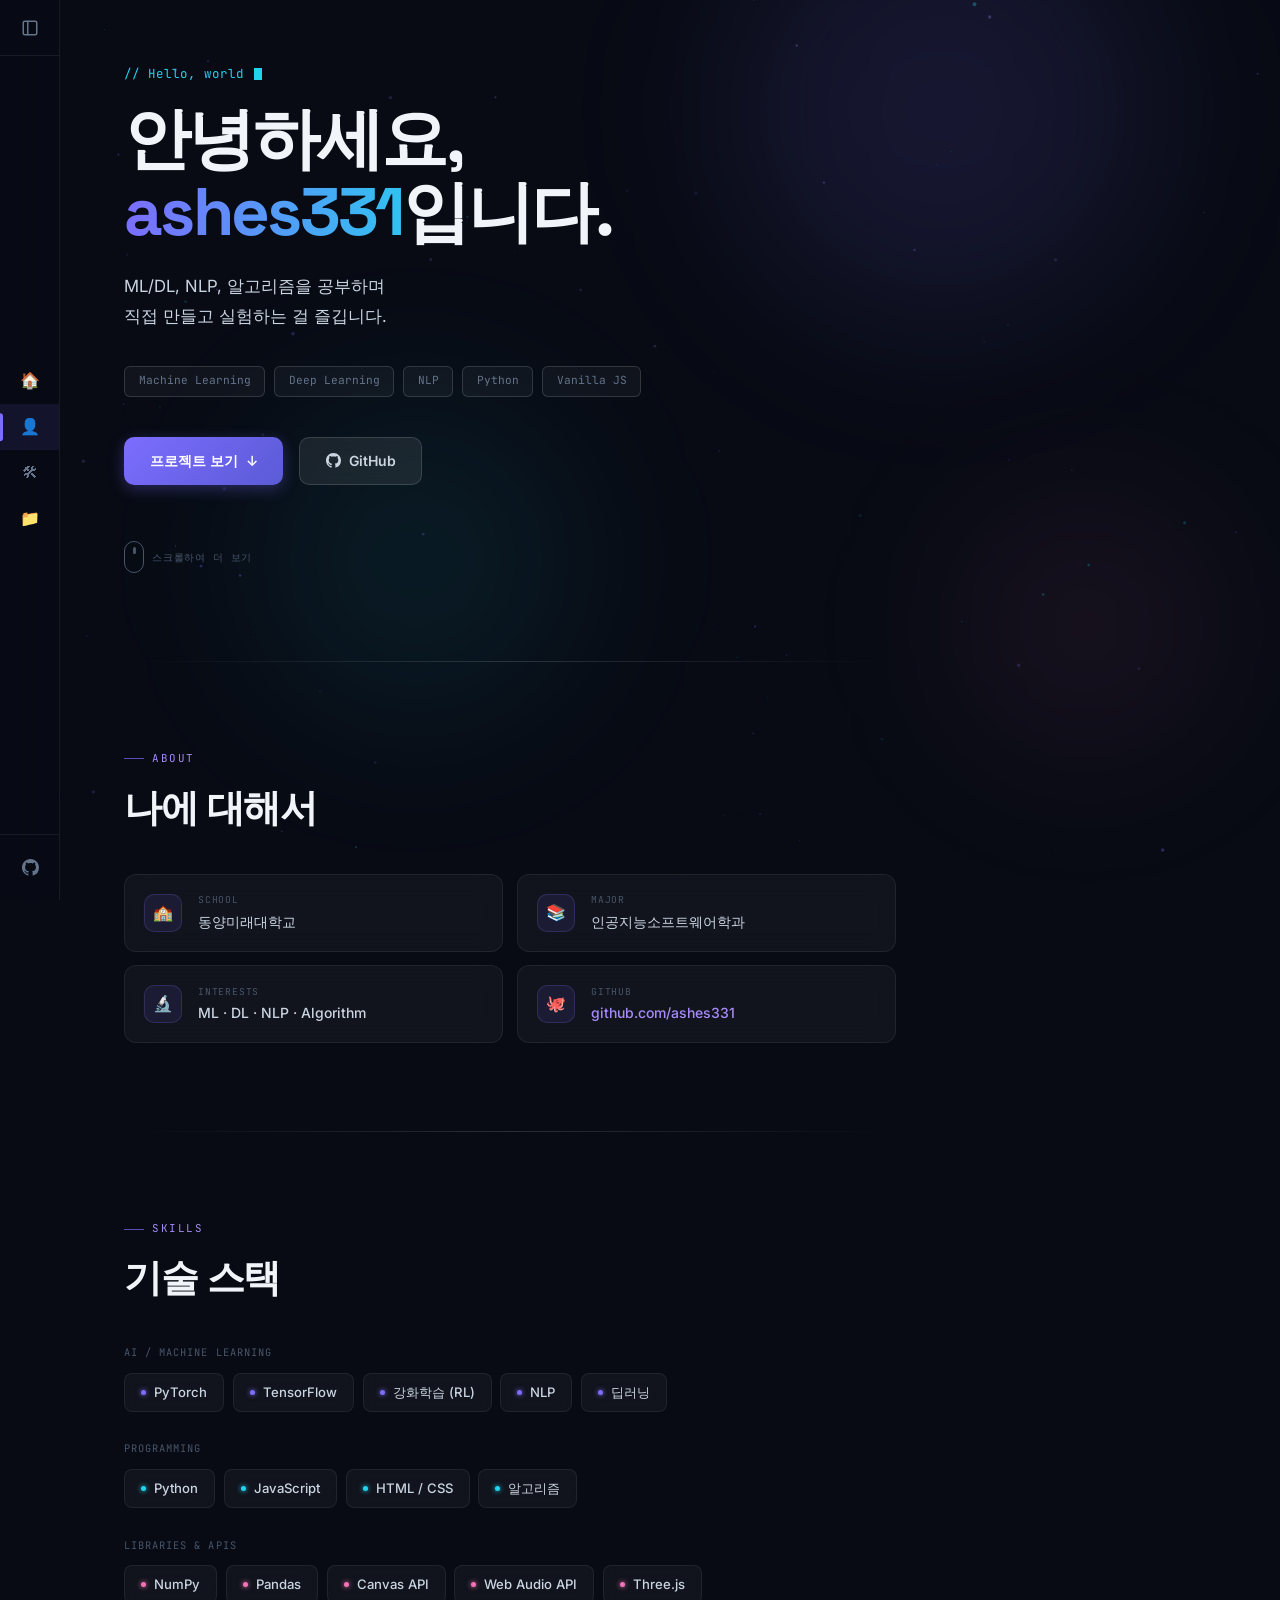
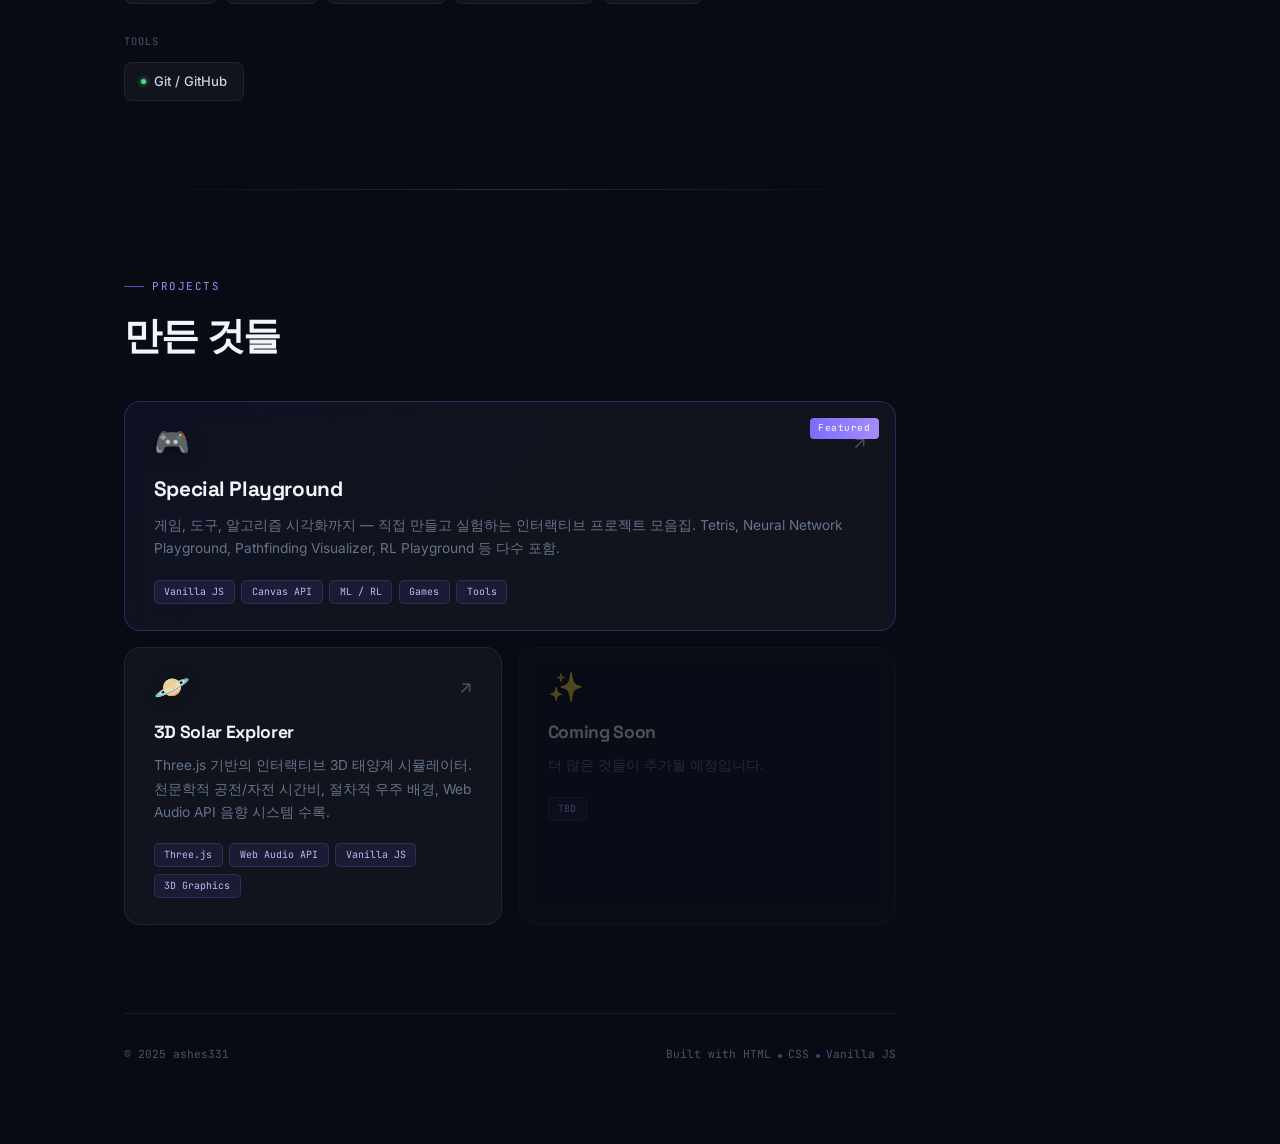
==== index.html @ 2713ee23 "Add files via upload" ====
<!DOCTYPE html>
<html lang="ko">
<head>
  <meta charset="UTF-8" />
  <meta name="viewport" content="width=device-width, initial-scale=1.0" />
  <title>ashes331 — AI · ML · Dev</title>
  <meta name="description" content="ashes331의 포트폴리오 — ML/DL, NLP, 알고리즘을 탐구하는 개발자." />
  <link rel="preconnect" href="https://fonts.googleapis.com" />
  <link rel="preconnect" href="https://fonts.gstatic.com" crossorigin />
  <link href="https://fonts.googleapis.com/css2?family=Space+Grotesk:wght@300;400;500;600;700&family=Inter:wght@300;400;500;600;700&family=JetBrains+Mono:wght@400;500;600&display=swap" rel="stylesheet" />

  <style>
    *, *::before, *::after { box-sizing: border-box; margin: 0; padding: 0; }

    :root {
      --bg:          #080b14;
      --bg2:         #0d1120;
      --surface:     rgba(255,255,255,0.04);
      --surface2:    rgba(255,255,255,0.08);
      --surface3:    rgba(255,255,255,0.12);
      --border:      rgba(255,255,255,0.07);
      --border2:     rgba(255,255,255,0.14);
      --border3:     rgba(255,255,255,0.22);

      --accent:      #7c6dff;
      --accent2:     #a78bfa;
      --accent3:     #c4b5fd;
      --accent-glow: rgba(124,109,255,0.35);
      --accent-bg:   rgba(124,109,255,0.1);

      --teal:        #22d3ee;
      --teal-dim:    rgba(34,211,238,0.12);
      --pink:        #f472b6;
      --pink-dim:    rgba(244,114,182,0.12);

      --text:        #f1f5f9;
      --text2:       #cbd5e1;
      --muted:       #64748b;
      --dim:         #475569;

      --sb-slim:     60px;
      --sb-wide:     270px;
      --ease:        cubic-bezier(0.4, 0, 0.2, 1);
      --spring:      cubic-bezier(0.34, 1.56, 0.64, 1);
    }

    html { scroll-behavior: smooth; }

    body {
      background: var(--bg);
      color: var(--text);
      font-family: 'Inter', sans-serif;
      line-height: 1.6;
      display: flex;
      min-height: 100vh;
      overflow-x: hidden;
    }

    /* ══════════════════════════
       CANVAS BG
    ══════════════════════════ */
    #bg-canvas {
      position: fixed;
      inset: 0;
      pointer-events: none;
      z-index: 0;
      opacity: 0.55;
    }

    /* ══════════════════════════
       SIDEBAR
    ══════════════════════════ */
    .sidebar {
      width: var(--sb-slim);
      min-height: 100vh;
      background: rgba(8,11,20,0.85);
      backdrop-filter: blur(20px);
      -webkit-backdrop-filter: blur(20px);
      border-right: 1px solid var(--border);
      display: flex;
      flex-direction: column;
      align-items: center;
      position: sticky;
      top: 0;
      height: 100vh;
      overflow: hidden;
      flex-shrink: 0;
      transition: width 0.32s var(--ease);
      z-index: 200;
    }

    .sidebar.expanded { width: var(--sb-wide); align-items: stretch; }

    /* 토글 */
    .sb-toggle {
      width: 100%;
      height: 56px;
      display: flex;
      align-items: center;
      justify-content: center;
      background: none;
      border: none;
      border-bottom: 1px solid var(--border);
      cursor: pointer;
      color: var(--muted);
      transition: color 0.18s, background 0.18s;
      flex-shrink: 0;
    }
    .sidebar.expanded .sb-toggle { justify-content: flex-end; padding-right: 1rem; }
    .sb-toggle:hover { background: var(--accent-bg); color: var(--accent2); }
    .sb-toggle svg { transition: transform 0.32s var(--ease); }
    .sidebar.expanded .sb-toggle svg { transform: scaleX(-1); }

    /* 프로필 */
    .profile {
      display: flex;
      flex-direction: column;
      align-items: center;
      text-align: center;
      padding: 1.6rem 1.2rem 1.4rem;
      border-bottom: 1px solid var(--border);
      overflow: hidden;
      opacity: 0;
      pointer-events: none;
      transition: opacity 0.2s;
      width: var(--sb-wide);
      flex-shrink: 0;
    }
    .sidebar.expanded .profile { opacity: 1; pointer-events: auto; transition: opacity 0.28s 0.1s; }

    .avatar {
      position: relative;
      width: 64px;
      height: 64px;
      border-radius: 50%;
      margin-bottom: 1rem;
      flex-shrink: 0;
    }

    .avatar-inner {
      width: 100%;
      height: 100%;
      border-radius: 50%;
      background: linear-gradient(135deg, var(--accent) 0%, var(--teal) 100%);
      display: flex;
      align-items: center;
      justify-content: center;
      font-family: 'Space Grotesk', sans-serif;
      font-size: 1rem;
      font-weight: 700;
      color: #fff;
      position: relative;
      z-index: 1;
    }

    .avatar::before {
      content: '';
      position: absolute;
      inset: -3px;
      border-radius: 50%;
      background: linear-gradient(135deg, var(--accent), var(--teal));
      z-index: 0;
      animation: rotate-border 4s linear infinite;
      opacity: 0.7;
    }

    @keyframes rotate-border {
      from { transform: rotate(0deg); }
      to   { transform: rotate(360deg); }
    }

    .avatar::after {
      content: '';
      position: absolute;
      inset: -3px;
      border-radius: 50%;
      background: conic-gradient(var(--accent), var(--teal), var(--pink), var(--accent));
      z-index: 0;
      animation: rotate-border 4s linear infinite;
      mask: radial-gradient(circle at 50% 50%, transparent 48%, black 49%);
      -webkit-mask: radial-gradient(circle at 50% 50%, transparent 48%, black 49%);
    }

    .profile-name {
      font-family: 'Space Grotesk', sans-serif;
      font-size: 1rem;
      font-weight: 700;
      color: var(--text);
      letter-spacing: -0.02em;
      margin-bottom: 0.25rem;
    }

    .profile-role {
      font-size: 0.72rem;
      color: var(--muted);
      line-height: 1.6;
    }

    .profile-badges {
      display: flex;
      flex-wrap: wrap;
      gap: 0.35rem;
      justify-content: center;
      margin-top: 0.85rem;
    }

    .badge {
      font-family: 'JetBrains Mono', monospace;
      font-size: 0.6rem;
      padding: 0.2rem 0.55rem;
      border-radius: 999px;
      background: var(--accent-bg);
      color: var(--accent3);
      border: 1px solid rgba(124,109,255,0.25);
    }

    /* 상태 표시기 */
    .status-dot {
      display: inline-flex;
      align-items: center;
      gap: 0.4rem;
      margin-top: 0.75rem;
      font-family: 'JetBrains Mono', monospace;
      font-size: 0.6rem;
      color: #4ade80;
    }
    .status-dot::before {
      content: '';
      width: 6px;
      height: 6px;
      border-radius: 50%;
      background: #4ade80;
      box-shadow: 0 0 6px #4ade80;
      animation: pulse-green 2s ease-in-out infinite;
    }
    @keyframes pulse-green {
      0%, 100% { opacity: 1; }
      50% { opacity: 0.4; }
    }

    /* NAV */
    .nav-section {
      width: 100%;
      flex: 1;
      overflow-y: auto;
      overflow-x: hidden;
      padding: 0.85rem 0;
      scrollbar-width: none;
    }
    .nav-section::-webkit-scrollbar { display: none; }

    .nav-section-label {
      font-family: 'JetBrains Mono', monospace;
      font-size: 0.58rem;
      color: var(--dim);
      text-transform: uppercase;
      letter-spacing: 0.12em;
      padding: 0.5rem 1rem 0.35rem;
      white-space: nowrap;
      opacity: 0;
      transition: opacity 0.15s;
    }
    .sidebar.expanded .nav-section-label { opacity: 1; transition: opacity 0.22s 0.12s; }

    .nav-links { list-style: none; }
    .nav-links li a {
      display: flex;
      align-items: center;
      gap: 0.8rem;
      height: 46px;
      padding: 0 0.85rem;
      color: var(--muted);
      text-decoration: none;
      font-size: 0.875rem;
      font-weight: 500;
      transition: background 0.18s, color 0.18s;
      white-space: nowrap;
      overflow: hidden;
      position: relative;
    }

    .sidebar:not(.expanded) .nav-links li a {
      justify-content: center;
      padding: 0;
      width: var(--sb-slim);
      gap: 0;
    }
    .sidebar:not(.expanded) .nav-links li a .nav-icon {
      width: var(--sb-slim);
      display: flex;
      align-items: center;
      justify-content: center;
    }

    .nav-links li a::before {
      content: '';
      position: absolute;
      left: 0;
      top: 50%;
      transform: translateY(-50%) scaleY(0);
      width: 3px;
      height: 60%;
      border-radius: 0 4px 4px 0;
      background: var(--accent);
      transition: transform 0.2s var(--spring);
    }

    .nav-links li a:hover,
    .nav-links li a.active {
      background: var(--accent-bg);
      color: var(--accent2);
    }
    .nav-links li a.active::before { transform: translateY(-50%) scaleY(1); }

    .nav-icon {
      font-size: 1rem;
      flex-shrink: 0;
      text-align: center;
    }

    .nav-label {
      opacity: 0;
      width: 0;
      overflow: hidden;
      transition: opacity 0.15s, width 0.32s var(--ease);
      pointer-events: none;
      flex-shrink: 0;
    }
    .sidebar.expanded .nav-label {
      opacity: 1;
      width: auto;
      overflow: visible;
      transition: opacity 0.22s 0.1s, width 0.32s var(--ease);
    }

    /* 툴팁 */
    .sidebar:not(.expanded) .nav-links li a::after {
      content: attr(data-tip);
      position: absolute;
      left: calc(var(--sb-slim) + 10px);
      background: var(--bg2);
      color: var(--text2);
      font-size: 0.75rem;
      padding: 0.3rem 0.7rem;
      border-radius: 7px;
      border: 1px solid var(--border2);
      white-space: nowrap;
      opacity: 0;
      pointer-events: none;
      transition: opacity 0.15s;
      z-index: 300;
    }
    .sidebar:not(.expanded) .nav-links li a:hover::after { opacity: 1; }

    /* FOOTER */
    .sb-footer {
      width: 100%;
      border-top: 1px solid var(--border);
      padding: 0.6rem 0;
      flex-shrink: 0;
    }
    .sb-footer a {
      display: flex;
      align-items: center;
      gap: 0.8rem;
      height: 46px;
      padding: 0 0.85rem;
      color: var(--muted);
      text-decoration: none;
      font-size: 0.82rem;
      font-weight: 500;
      white-space: nowrap;
      overflow: hidden;
      transition: background 0.18s, color 0.18s;
      position: relative;
    }
    .sidebar:not(.expanded) .sb-footer a {
      justify-content: center;
      padding: 0;
      width: var(--sb-slim);
      gap: 0;
    }
    .sidebar:not(.expanded) .sb-footer a .nav-icon {
      width: var(--sb-slim);
      display: flex;
      align-items: center;
      justify-content: center;
    }
    .sb-footer a:hover { background: var(--accent-bg); color: var(--accent2); }
    .sb-footer .nav-label {
      opacity: 0;
      width: 0;
      overflow: hidden;
      flex-shrink: 0;
      transition: opacity 0.15s, width 0.32s var(--ease);
    }
    .sidebar.expanded .sb-footer .nav-label {
      opacity: 1;
      width: auto;
      overflow: visible;
      transition: opacity 0.22s 0.1s, width 0.32s var(--ease);
    }

    .sidebar:not(.expanded) .sb-footer a::after {
      content: attr(data-tip);
      position: absolute;
      left: calc(var(--sb-slim) + 10px);
      background: var(--bg2);
      color: var(--text2);
      font-size: 0.75rem;
      padding: 0.3rem 0.7rem;
      border-radius: 7px;
      border: 1px solid var(--border2);
      white-space: nowrap;
      opacity: 0;
      pointer-events: none;
      transition: opacity 0.15s;
      z-index: 300;
    }
    .sidebar:not(.expanded) .sb-footer a:hover::after { opacity: 1; }

    /* ══════════════════════════
       MAIN
    ══════════════════════════ */
    .main {
      flex: 1;
      min-width: 0;
      padding: 4rem 4rem 5rem;
      max-width: 900px;
      position: relative;
      z-index: 1;
    }

    .section { margin-bottom: 5.5rem; }

    .section-eyebrow {
      font-family: 'JetBrains Mono', monospace;
      font-size: 0.68rem;
      color: var(--accent2);
      letter-spacing: 0.14em;
      text-transform: uppercase;
      margin-bottom: 0.6rem;
      display: flex;
      align-items: center;
      gap: 0.5rem;
    }
    .section-eyebrow::before {
      content: '';
      display: inline-block;
      width: 20px;
      height: 1px;
      background: var(--accent);
      opacity: 0.7;
    }

    .section-title {
      font-family: 'Space Grotesk', sans-serif;
      font-size: clamp(1.7rem, 3.5vw, 2.4rem);
      font-weight: 700;
      letter-spacing: -0.03em;
      color: var(--text);
      margin-bottom: 2.2rem;
    }

    /* ══ HERO ══ */
    .hero-greeting {
      font-family: 'JetBrains Mono', monospace;
      font-size: 0.78rem;
      color: var(--teal);
      letter-spacing: 0.08em;
      margin-bottom: 1.2rem;
      display: flex;
      align-items: center;
      gap: 0.6rem;
    }
    .hero-greeting .cursor {
      display: inline-block;
      width: 8px;
      height: 1em;
      background: var(--teal);
      animation: blink 1s step-end infinite;
      vertical-align: middle;
    }
    @keyframes blink {
      0%, 100% { opacity: 1; }
      50% { opacity: 0; }
    }

    .hero-title {
      font-family: 'Space Grotesk', sans-serif;
      font-size: clamp(2.4rem, 6vw, 4.2rem);
      font-weight: 700;
      line-height: 1.08;
      letter-spacing: -0.04em;
      color: var(--text);
      margin-bottom: 1.4rem;
    }

    .hero-title .line2 {
      display: block;
    }

    .hero-title .accent {
      background: linear-gradient(90deg, var(--accent) 0%, var(--teal) 60%, var(--accent2) 100%);
      -webkit-background-clip: text;
      -webkit-text-fill-color: transparent;
      background-clip: text;
      background-size: 200% auto;
      animation: gradient-shift 6s ease infinite;
    }

    @keyframes gradient-shift {
      0%   { background-position: 0% center; }
      50%  { background-position: 100% center; }
      100% { background-position: 0% center; }
    }

    .hero-desc {
      font-size: 1.05rem;
      color: var(--text2);
      max-width: 500px;
      line-height: 1.8;
      margin-bottom: 2.2rem;
      opacity: 0.9;
    }

    .hero-tags {
      display: flex;
      flex-wrap: wrap;
      gap: 0.55rem;
      margin-bottom: 2.5rem;
    }

    .tag {
      font-family: 'JetBrains Mono', monospace;
      font-size: 0.7rem;
      padding: 0.32rem 0.85rem;
      border-radius: 6px;
      border: 1px solid var(--border2);
      color: var(--muted);
      background: var(--surface);
      transition: border-color 0.2s, color 0.2s, background 0.2s;
      cursor: default;
    }
    .tag:hover {
      border-color: rgba(124,109,255,0.4);
      color: var(--accent3);
      background: var(--accent-bg);
    }

    .hero-cta { display: flex; gap: 1rem; flex-wrap: wrap; }

    .btn {
      display: inline-flex;
      align-items: center;
      gap: 0.5rem;
      padding: 0.75rem 1.6rem;
      border-radius: 10px;
      font-size: 0.875rem;
      font-weight: 600;
      text-decoration: none;
      transition: all 0.22s var(--spring);
      cursor: pointer;
      border: none;
      font-family: 'Inter', sans-serif;
      position: relative;
      overflow: hidden;
    }

    .btn-primary {
      background: linear-gradient(135deg, var(--accent) 0%, #5b5bd6 100%);
      color: #fff;
      box-shadow: 0 4px 15px rgba(124,109,255,0.3);
    }
    .btn-primary::before {
      content: '';
      position: absolute;
      inset: 0;
      background: linear-gradient(135deg, var(--accent2) 0%, var(--accent) 100%);
      opacity: 0;
      transition: opacity 0.22s;
    }
    .btn-primary:hover { transform: translateY(-3px); box-shadow: 0 8px 28px rgba(124,109,255,0.4); }
    .btn-primary:hover::before { opacity: 1; }
    .btn-primary span { position: relative; z-index: 1; }

    .btn-ghost {
      background: var(--surface2);
      color: var(--text2);
      border: 1px solid var(--border2);
      backdrop-filter: blur(8px);
    }
    .btn-ghost:hover {
      color: var(--text);
      border-color: var(--border3);
      transform: translateY(-3px);
      background: var(--surface3);
    }

    /* 스크롤 유도 */
    .scroll-hint {
      display: flex;
      align-items: center;
      gap: 0.5rem;
      margin-top: 3.5rem;
      font-family: 'JetBrains Mono', monospace;
      font-size: 0.65rem;
      color: var(--dim);
      letter-spacing: 0.08em;
    }
    .scroll-mouse {
      width: 20px;
      height: 32px;
      border: 1.5px solid var(--dim);
      border-radius: 10px;
      display: flex;
      justify-content: center;
      padding-top: 5px;
    }
    .scroll-mouse::before {
      content: '';
      width: 3px;
      height: 7px;
      background: var(--dim);
      border-radius: 2px;
      animation: scroll-dot 1.8s ease-in-out infinite;
    }
    @keyframes scroll-dot {
      0%   { transform: translateY(0); opacity: 1; }
      80%  { transform: translateY(10px); opacity: 0; }
      100% { transform: translateY(0); opacity: 0; }
    }

    /* ══ ABOUT ══ */
    .about-grid {
      display: grid;
      grid-template-columns: 1fr 1fr;
      gap: 0.85rem;
    }

    .info-card {
      display: flex;
      align-items: center;
      gap: 1rem;
      padding: 1.1rem 1.2rem;
      background: var(--surface);
      border: 1px solid var(--border);
      border-radius: 12px;
      transition: border-color 0.22s, background 0.22s, transform 0.22s;
      backdrop-filter: blur(12px);
    }
    .info-card:hover {
      border-color: rgba(124,109,255,0.3);
      background: var(--surface2);
      transform: translateY(-2px);
    }

    .info-icon-wrap {
      width: 38px;
      height: 38px;
      border-radius: 10px;
      background: var(--accent-bg);
      border: 1px solid rgba(124,109,255,0.2);
      display: flex;
      align-items: center;
      justify-content: center;
      font-size: 1rem;
      flex-shrink: 0;
    }

    .info-label {
      font-family: 'JetBrains Mono', monospace;
      font-size: 0.6rem;
      color: var(--dim);
      text-transform: uppercase;
      letter-spacing: 0.08em;
      margin-bottom: 0.2rem;
    }
    .info-value {
      font-size: 0.875rem;
      color: var(--text2);
      font-weight: 500;
    }
    .info-value a {
      color: var(--accent2);
      text-decoration: none;
      transition: color 0.15s;
    }
    .info-value a:hover { color: var(--accent3); }

    /* ══ SKILLS ══ */
    .skills-container { display: flex; flex-direction: column; gap: 1.8rem; }

    .skill-category-label {
      font-family: 'JetBrains Mono', monospace;
      font-size: 0.65rem;
      color: var(--dim);
      letter-spacing: 0.1em;
      text-transform: uppercase;
      margin-bottom: 0.75rem;
    }

    .skills-grid { display: flex; flex-wrap: wrap; gap: 0.55rem; }

    .skill-chip {
      display: flex;
      align-items: center;
      gap: 0.5rem;
      padding: 0.5rem 1rem;
      background: var(--surface);
      border: 1px solid var(--border);
      border-radius: 8px;
      font-size: 0.82rem;
      color: var(--text2);
      font-weight: 500;
      transition: all 0.2s var(--spring);
      cursor: default;
      backdrop-filter: blur(8px);
    }
    .skill-chip:hover {
      border-color: rgba(124,109,255,0.4);
      color: var(--accent3);
      background: var(--accent-bg);
      transform: translateY(-2px);
      box-shadow: 0 4px 16px rgba(124,109,255,0.15);
    }

    .skill-dot {
      width: 5px;
      height: 5px;
      border-radius: 50%;
      flex-shrink: 0;
    }
    .skill-dot.purple { background: var(--accent); box-shadow: 0 0 5px var(--accent); }
    .skill-dot.teal   { background: var(--teal);   box-shadow: 0 0 5px var(--teal); }
    .skill-dot.pink   { background: var(--pink);   box-shadow: 0 0 5px var(--pink); }
    .skill-dot.green  { background: #4ade80;        box-shadow: 0 0 5px #4ade80; }

    /* ══ PROJECTS ══ */
    .projects-grid { display: grid; gap: 1rem; }
    .two-col { grid-template-columns: 1fr 1fr; }

    .project-card {
      display: flex;
      flex-direction: column;
      padding: 1.6rem 1.8rem;
      background: var(--surface);
      border: 1px solid var(--border);
      border-radius: 16px;
      text-decoration: none;
      color: inherit;
      transition: all 0.28s var(--spring);
      backdrop-filter: blur(12px);
      position: relative;
      overflow: hidden;
    }

    .project-card::before {
      content: '';
      position: absolute;
      inset: 0;
      background: linear-gradient(135deg, var(--accent-bg) 0%, transparent 60%);
      opacity: 0;
      transition: opacity 0.28s;
    }

    .project-card:hover {
      border-color: rgba(124,109,255,0.4);
      transform: translateY(-5px);
      box-shadow: 0 20px 50px rgba(0,0,0,0.4), 0 0 0 1px rgba(124,109,255,0.15);
    }
    .project-card:hover::before { opacity: 1; }

    .project-card.featured {
      border-color: rgba(124,109,255,0.25);
      background: linear-gradient(135deg, rgba(124,109,255,0.07) 0%, var(--surface) 50%);
    }

    .featured-badge {
      position: absolute;
      top: 1rem;
      right: 1rem;
      font-family: 'JetBrains Mono', monospace;
      font-size: 0.58rem;
      padding: 0.18rem 0.55rem;
      border-radius: 4px;
      background: linear-gradient(90deg, var(--accent), var(--accent2));
      color: #fff;
      letter-spacing: 0.05em;
    }

    .card-top {
      display: flex;
      align-items: flex-start;
      justify-content: space-between;
      margin-bottom: 1rem;
    }

    .card-emoji {
      font-size: 1.8rem;
      line-height: 1;
      filter: drop-shadow(0 2px 8px rgba(0,0,0,0.3));
    }

    .card-arrow {
      font-size: 1.1rem;
      color: var(--dim);
      transition: all 0.22s var(--spring);
    }
    .project-card:hover .card-arrow {
      color: var(--accent2);
      transform: translate(4px, -4px);
    }

    .card-title {
      font-family: 'Space Grotesk', sans-serif;
      font-size: 1.1rem;
      font-weight: 700;
      color: var(--text);
      margin-bottom: 0.5rem;
      letter-spacing: -0.02em;
      position: relative;
    }
    .featured .card-title { font-size: 1.3rem; }

    .card-desc {
      font-size: 0.855rem;
      color: var(--muted);
      line-height: 1.7;
      position: relative;
    }

    .card-tags {
      display: flex;
      flex-wrap: wrap;
      gap: 0.4rem;
      margin-top: 1.2rem;
      position: relative;
    }

    .card-tag {
      font-family: 'JetBrains Mono', monospace;
      font-size: 0.62rem;
      padding: 0.2rem 0.6rem;
      border-radius: 5px;
      background: rgba(124,109,255,0.1);
      color: var(--accent3);
      border: 1px solid rgba(124,109,255,0.2);
      transition: background 0.15s;
    }
    .project-card:hover .card-tag {
      background: rgba(124,109,255,0.18);
    }

    .placeholder {
      opacity: 0.3;
      cursor: default;
      pointer-events: none;
    }
    .placeholder:hover { transform: none !important; box-shadow: none !important; }

    /* ══ DIVIDER ══ */
    .divider {
      border: none;
      height: 1px;
      background: linear-gradient(90deg, transparent, var(--border2), transparent);
      margin-bottom: 5.5rem;
    }

    /* ══ FOOTER ══ */
    footer {
      padding-top: 2rem;
      border-top: 1px solid var(--border);
      font-family: 'JetBrains Mono', monospace;
      font-size: 0.7rem;
      color: var(--dim);
      display: flex;
      align-items: center;
      justify-content: space-between;
      flex-wrap: wrap;
      gap: 0.5rem;
    }

    .footer-dot {
      width: 4px;
      height: 4px;
      border-radius: 50%;
      background: var(--accent);
      display: inline-block;
      margin: 0 0.4rem;
      opacity: 0.5;
    }

    /* ══ ANIMATIONS ══ */
    .fade-up {
      opacity: 0;
      transform: translateY(22px);
      transition: opacity 0.65s var(--ease), transform 0.65s var(--ease);
    }
    .fade-up.visible { opacity: 1; transform: translateY(0); }

    .fade-up:nth-child(2) { transition-delay: 0.07s; }
    .fade-up:nth-child(3) { transition-delay: 0.14s; }
    .fade-up:nth-child(4) { transition-delay: 0.21s; }
    .fade-up:nth-child(5) { transition-delay: 0.28s; }

    /* GLOW ORBS */
    .orb {
      position: fixed;
      border-radius: 50%;
      filter: blur(80px);
      pointer-events: none;
      z-index: 0;
      animation: orb-float 10s ease-in-out infinite;
    }
    .orb-1 {
      width: 420px;
      height: 420px;
      background: rgba(124,109,255,0.12);
      top: -100px;
      right: 10%;
      animation-delay: 0s;
    }
    .orb-2 {
      width: 320px;
      height: 320px;
      background: rgba(34,211,238,0.08);
      bottom: 20%;
      left: 20%;
      animation-delay: -5s;
    }
    .orb-3 {
      width: 260px;
      height: 260px;
      background: rgba(244,114,182,0.07);
      top: 55%;
      right: 5%;
      animation-delay: -3s;
    }
    @keyframes orb-float {
      0%, 100% { transform: translateY(0) scale(1); }
      33%       { transform: translateY(-30px) scale(1.05); }
      66%       { transform: translateY(20px) scale(0.96); }
    }

    /* ══ RESPONSIVE ══ */
    @media (max-width: 768px) {
      .sidebar { display: none; }
      .main { padding: 2rem 1.5rem 3rem; }
      .about-grid, .two-col { grid-template-columns: 1fr; }
      .hero-title { font-size: clamp(2rem, 10vw, 2.8rem); }
    }

    @media (max-width: 480px) {
      .main { padding: 1.5rem 1.2rem 2.5rem; }
    }

    @media (prefers-reduced-motion: reduce) {
      *, *::before, *::after {
        animation-duration: 0.01ms !important;
        transition-duration: 0.01ms !important;
      }
    }
  </style>
</head>
<body>

<!-- 빛 오브 -->
<div class="orb orb-1"></div>
<div class="orb orb-2"></div>
<div class="orb orb-3"></div>

<!-- 파티클 캔버스 -->
<canvas id="bg-canvas"></canvas>

<!-- ══════════ SIDEBAR ══════════ -->
<aside class="sidebar" id="sidebar">

  <button class="sb-toggle" id="sb-toggle" aria-label="사이드바 펼치기/접기">
    <svg width="18" height="18" viewBox="0 0 24 24" fill="none" stroke="currentColor" stroke-width="2" stroke-linecap="round" stroke-linejoin="round">
      <rect x="3" y="3" width="18" height="18" rx="2"/>
      <path d="M9 3v18"/>
    </svg>
  </button>

  <div class="profile">
    <div class="avatar">
      <div class="avatar-inner">ash</div>
    </div>
    <div class="profile-name">ashes331</div>
    <div class="profile-role">인공지능소프트웨어학과<br>동양미래대학교</div>
    <div class="profile-badges">
      <span class="badge">ML / DL</span>
      <span class="badge">NLP</span>
      <span class="badge">Vanilla JS</span>
    </div>
    <div class="status-dot">Available for collab</div>
  </div>

  <nav class="nav-section">
    <p class="nav-section-label">Navigation</p>
    <ul class="nav-links">
      <li><a href="#hero" class="active" data-tip="Home"><span class="nav-icon">🏠</span><span class="nav-label">Home</span></a></li>
      <li><a href="#about" data-tip="About"><span class="nav-icon">👤</span><span class="nav-label">About</span></a></li>
      <li><a href="#skills" data-tip="Skills"><span class="nav-icon">🛠</span><span class="nav-label">Skills</span></a></li>
      <li><a href="#projects" data-tip="Projects"><span class="nav-icon">📁</span><span class="nav-label">Projects</span></a></li>
    </ul>
  </nav>

  <div class="sb-footer">
    <a href="https://github.com/ashes331" target="_blank" rel="noopener" data-tip="GitHub">
      <span class="nav-icon" style="width:20px;flex-shrink:0;display:flex;align-items:center;justify-content:center;">
        <svg width="17" height="17" viewBox="0 0 24 24" fill="currentColor"><path d="M12 0C5.37 0 0 5.37 0 12c0 5.31 3.435 9.795 8.205 11.385.6.105.825-.255.825-.57 0-.285-.015-1.23-.015-2.235-3.015.555-3.795-.735-4.035-1.41-.135-.345-.72-1.41-1.23-1.695-.42-.225-1.02-.78-.015-.795.945-.015 1.62.87 1.845 1.23 1.08 1.815 2.805 1.305 3.495.99.105-.78.42-1.305.765-1.605-2.67-.3-5.46-1.335-5.46-5.925 0-1.305.465-2.385 1.23-3.225-.12-.3-.54-1.53.12-3.18 0 0 1.005-.315 3.3 1.23.96-.27 1.98-.405 3-.405s2.04.135 3 .405c2.295-1.56 3.3-1.23 3.3-1.23.66 1.65.24 2.88.12 3.18.765.84 1.23 1.905 1.23 3.225 0 4.605-2.805 5.625-5.475 5.925.435.375.81 1.095.81 2.22 0 1.605-.015 2.895-.015 3.3 0 .315.225.69.825.57A12.02 12.02 0 0 0 24 12c0-6.63-5.37-12-12-12z"/></svg>
      </span>
      <span class="nav-label">github.com/ashes331</span>
    </a>
  </div>
</aside>

<!-- ══════════ MAIN ══════════ -->
<main class="main">

  <!-- ── HERO ── -->
  <section id="hero" class="section">
    <p class="hero-greeting fade-up">
      <span id="typed-text"></span><span class="cursor"></span>
    </p>
    <h1 class="hero-title fade-up">
      안녕하세요,
      <span class="line2"><span class="accent">ashes331</span>입니다.</span>
    </h1>
    <p class="hero-desc fade-up">ML/DL, NLP, 알고리즘을 공부하며<br>직접 만들고 실험하는 걸 즐깁니다.</p>
    <div class="hero-tags fade-up">
      <span class="tag">Machine Learning</span>
      <span class="tag">Deep Learning</span>
      <span class="tag">NLP</span>
      <span class="tag">Python</span>
      <span class="tag">Vanilla JS</span>
    </div>
    <div class="hero-cta fade-up">
      <a class="btn btn-primary" href="#projects"><span>프로젝트 보기</span> <span>↓</span></a>
      <a class="btn btn-ghost" href="https://github.com/ashes331" target="_blank" rel="noopener">
        <svg width="15" height="15" viewBox="0 0 24 24" fill="currentColor"><path d="M12 0C5.37 0 0 5.37 0 12c0 5.31 3.435 9.795 8.205 11.385.6.105.825-.255.825-.57 0-.285-.015-1.23-.015-2.235-3.015.555-3.795-.735-4.035-1.41-.135-.345-.72-1.41-1.23-1.695-.42-.225-1.02-.78-.015-.795.945-.015 1.62.87 1.845 1.23 1.08 1.815 2.805 1.305 3.495.99.105-.78.42-1.305.765-1.605-2.67-.3-5.46-1.335-5.46-5.925 0-1.305.465-2.385 1.23-3.225-.12-.3-.54-1.53.12-3.18 0 0 1.005-.315 3.3 1.23.96-.27 1.98-.405 3-.405s2.04.135 3 .405c2.295-1.56 3.3-1.23 3.3-1.23.66 1.65.24 2.88.12 3.18.765.84 1.23 1.905 1.23 3.225 0 4.605-2.805 5.625-5.475 5.925.435.375.81 1.095.81 2.22 0 1.605-.015 2.895-.015 3.3 0 .315.225.69.825.57A12.02 12.02 0 0 0 24 12c0-6.63-5.37-12-12-12z"/></svg>
        GitHub
      </a>
    </div>
    <div class="scroll-hint fade-up">
      <div class="scroll-mouse"></div>
      <span>스크롤하여 더 보기</span>
    </div>
  </section>

  <hr class="divider fade-up">

  <!-- ── ABOUT ── -->
  <section id="about" class="section">
    <p class="section-eyebrow fade-up">About</p>
    <h2 class="section-title fade-up">나에 대해서</h2>
    <div class="about-grid fade-up">
      <div class="info-card">
        <div class="info-icon-wrap">🏫</div>
        <div>
          <div class="info-label">School</div>
          <div class="info-value">동양미래대학교</div>
        </div>
      </div>
      <div class="info-card">
        <div class="info-icon-wrap">📚</div>
        <div>
          <div class="info-label">Major</div>
          <div class="info-value">인공지능소프트웨어학과</div>
        </div>
      </div>
      <div class="info-card">
        <div class="info-icon-wrap">🔬</div>
        <div>
          <div class="info-label">Interests</div>
          <div class="info-value">ML · DL · NLP · Algorithm</div>
        </div>
      </div>
      <div class="info-card">
        <div class="info-icon-wrap">🐙</div>
        <div>
          <div class="info-label">GitHub</div>
          <div class="info-value"><a href="https://github.com/ashes331" target="_blank" rel="noopener">github.com/ashes331</a></div>
        </div>
      </div>
    </div>
  </section>

  <hr class="divider fade-up">

  <!-- ── SKILLS ── -->
  <section id="skills" class="section">
    <p class="section-eyebrow fade-up">Skills</p>
    <h2 class="section-title fade-up">기술 스택</h2>
    <div class="skills-container">

      <div class="fade-up">
        <div class="skill-category-label">AI / Machine Learning</div>
        <div class="skills-grid">
          <div class="skill-chip"><span class="skill-dot purple"></span>PyTorch</div>
          <div class="skill-chip"><span class="skill-dot purple"></span>TensorFlow</div>
          <div class="skill-chip"><span class="skill-dot purple"></span>강화학습 (RL)</div>
          <div class="skill-chip"><span class="skill-dot purple"></span>NLP</div>
          <div class="skill-chip"><span class="skill-dot purple"></span>딥러닝</div>
        </div>
      </div>

      <div class="fade-up">
        <div class="skill-category-label">Programming</div>
        <div class="skills-grid">
          <div class="skill-chip"><span class="skill-dot teal"></span>Python</div>
          <div class="skill-chip"><span class="skill-dot teal"></span>JavaScript</div>
          <div class="skill-chip"><span class="skill-dot teal"></span>HTML / CSS</div>
          <div class="skill-chip"><span class="skill-dot teal"></span>알고리즘</div>
        </div>
      </div>

      <div class="fade-up">
        <div class="skill-category-label">Libraries & APIs</div>
        <div class="skills-grid">
          <div class="skill-chip"><span class="skill-dot pink"></span>NumPy</div>
          <div class="skill-chip"><span class="skill-dot pink"></span>Pandas</div>
          <div class="skill-chip"><span class="skill-dot pink"></span>Canvas API</div>
          <div class="skill-chip"><span class="skill-dot pink"></span>Web Audio API</div>
          <div class="skill-chip"><span class="skill-dot pink"></span>Three.js</div>
        </div>
      </div>

      <div class="fade-up">
        <div class="skill-category-label">Tools</div>
        <div class="skills-grid">
          <div class="skill-chip"><span class="skill-dot green"></span>Git / GitHub</div>
        </div>
      </div>

    </div>
  </section>

  <hr class="divider fade-up">

  <!-- ── PROJECTS ── -->
  <section id="projects" class="section">
    <p class="section-eyebrow fade-up">Projects</p>
    <h2 class="section-title fade-up">만든 것들</h2>

    <div class="projects-grid fade-up">
      <a class="project-card featured" href="https://ashes331.github.io/Special-Playground/" target="_blank" rel="noopener">
        <span class="featured-badge">Featured</span>
        <div class="card-top">
          <span class="card-emoji">🎮</span>
          <span class="card-arrow">↗</span>
        </div>
        <div class="card-title">Special Playground</div>
        <p class="card-desc">게임, 도구, 알고리즘 시각화까지 — 직접 만들고 실험하는 인터랙티브 프로젝트 모음집. Tetris, Neural Network Playground, Pathfinding Visualizer, RL Playground 등 다수 포함.</p>
        <div class="card-tags">
          <span class="card-tag">Vanilla JS</span>
          <span class="card-tag">Canvas API</span>
          <span class="card-tag">ML / RL</span>
          <span class="card-tag">Games</span>
          <span class="card-tag">Tools</span>
        </div>
      </a>
    </div>

    <div class="projects-grid two-col fade-up" style="margin-top:1rem;">
      <a class="project-card" href="./solar-explorer/index.html" target="_blank" rel="noopener">
        <div class="card-top">
          <span class="card-emoji">🪐</span>
          <span class="card-arrow">↗</span>
        </div>
        <div class="card-title">3D Solar Explorer</div>
        <p class="card-desc">Three.js 기반의 인터랙티브 3D 태양계 시뮬레이터. 천문학적 공전/자전 시간비, 절차적 우주 배경, Web Audio API 음향 시스템 수록.</p>
        <div class="card-tags">
          <span class="card-tag">Three.js</span>
          <span class="card-tag">Web Audio API</span>
          <span class="card-tag">Vanilla JS</span>
          <span class="card-tag">3D Graphics</span>
        </div>
      </a>
      <div class="project-card placeholder">
        <div class="card-top"><span class="card-emoji">✨</span></div>
        <div class="card-title">Coming Soon</div>
        <p class="card-desc">더 많은 것들이 추가될 예정입니다.</p>
        <div class="card-tags"><span class="card-tag">TBD</span></div>
      </div>
    </div>
  </section>

  <footer class="fade-up">
    <p>© 2025 ashes331</p>
    <p>Built with HTML<span class="footer-dot"></span>CSS<span class="footer-dot"></span>Vanilla JS</p>
  </footer>

</main>

<script>
/* ══════════════════════════════
   CANVAS PARTICLES
══════════════════════════════ */
(function () {
  const canvas = document.getElementById('bg-canvas');
  const ctx = canvas.getContext('2d');
  let W, H, particles = [], mouse = { x: -9999, y: -9999 };

  const COLORS = ['rgba(124,109,255,', 'rgba(34,211,238,', 'rgba(167,139,250,'];

  function resize() {
    W = canvas.width  = window.innerWidth;
    H = canvas.height = window.innerHeight;
  }
  resize();
  window.addEventListener('resize', resize);
  window.addEventListener('mousemove', e => { mouse.x = e.clientX; mouse.y = e.clientY; });

  class Particle {
    constructor() { this.reset(true); }
    reset(initial) {
      this.x  = Math.random() * W;
      this.y  = initial ? Math.random() * H : H + 10;
      this.vx = (Math.random() - 0.5) * 0.3;
      this.vy = -(Math.random() * 0.6 + 0.2);
      this.r  = Math.random() * 1.5 + 0.4;
      this.color = COLORS[Math.floor(Math.random() * COLORS.length)];
      this.alpha = Math.random() * 0.5 + 0.15;
      this.life = 0;
      this.maxLife = Math.random() * 200 + 150;
    }
    update() {
      // mouse repel
      const dx = this.x - mouse.x, dy = this.y - mouse.y;
      const dist = Math.sqrt(dx*dx + dy*dy);
      if (dist < 100) {
        const force = (100 - dist) / 100 * 0.4;
        this.vx += dx / dist * force;
        this.vy += dy / dist * force;
      }
      this.vx *= 0.99;
      this.vy *= 0.99;
      this.x += this.vx;
      this.y += this.vy;
      this.life++;
      if (this.life > this.maxLife || this.y < -10) this.reset(false);
    }
    draw() {
      const progress = this.life / this.maxLife;
      const a = this.alpha * Math.sin(progress * Math.PI);
      ctx.beginPath();
      ctx.arc(this.x, this.y, this.r, 0, Math.PI * 2);
      ctx.fillStyle = this.color + a + ')';
      ctx.fill();
    }
  }

  for (let i = 0; i < 90; i++) particles.push(new Particle());

  function loop() {
    ctx.clearRect(0, 0, W, H);
    // connect nearby particles
    for (let i = 0; i < particles.length; i++) {
      for (let j = i + 1; j < particles.length; j++) {
        const dx = particles[i].x - particles[j].x;
        const dy = particles[i].y - particles[j].y;
        const d = Math.sqrt(dx*dx + dy*dy);
        if (d < 100) {
          ctx.beginPath();
          ctx.moveTo(particles[i].x, particles[i].y);
          ctx.lineTo(particles[j].x, particles[j].y);
          ctx.strokeStyle = `rgba(124,109,255,${0.08 * (1 - d/100)})`;
          ctx.lineWidth = 0.6;
          ctx.stroke();
        }
      }
    }
    particles.forEach(p => { p.update(); p.draw(); });
    requestAnimationFrame(loop);
  }
  loop();
})();

/* ══════════════════════════════
   TYPING EFFECT
══════════════════════════════ */
(function () {
  const phrases = ['// Hello, world', '// Building things', '// Learning every day'];
  const el = document.getElementById('typed-text');
  let pi = 0, ci = 0, deleting = false, wait = 0;

  function type() {
    if (wait > 0) { wait--; return; }
    const phrase = phrases[pi];
    if (!deleting) {
      el.textContent = phrase.slice(0, ci + 1);
      ci++;
      if (ci === phrase.length) { deleting = true; wait = 80; }
    } else {
      el.textContent = phrase.slice(0, ci - 1);
      ci--;
      if (ci === 0) { deleting = false; pi = (pi + 1) % phrases.length; wait = 15; }
    }
  }
  setInterval(type, 55);
})();

/* ══════════════════════════════
   SIDEBAR TOGGLE
══════════════════════════════ */
const sidebar = document.getElementById('sidebar');
const toggle  = document.getElementById('sb-toggle');

if (localStorage.getItem('sb-expanded') === 'true') sidebar.classList.add('expanded');

toggle.addEventListener('click', () => {
  sidebar.classList.toggle('expanded');
  localStorage.setItem('sb-expanded', sidebar.classList.contains('expanded'));
});

/* ══════════════════════════════
   SCROLL FADE-UP
══════════════════════════════ */
const fadeObserver = new IntersectionObserver((entries) => {
  entries.forEach(e => {
    if (e.isIntersecting) { e.target.classList.add('visible'); fadeObserver.unobserve(e.target); }
  });
}, { threshold: 0.08 });

document.querySelectorAll('.fade-up').forEach(el => fadeObserver.observe(el));

/* ══════════════════════════════
   NAV ACTIVE
══════════════════════════════ */
const sections = document.querySelectorAll('section[id]');
const navLinks = document.querySelectorAll('.nav-links a');

const secObserver = new IntersectionObserver((entries) => {
  entries.forEach(e => {
    if (e.isIntersecting) {
      navLinks.forEach(a => a.classList.remove('active'));
      const active = document.querySelector(`.nav-links a[href="#${e.target.id}"]`);
      if (active) active.classList.add('active');
    }
  });
}, { threshold: 0.35 });

sections.forEach(s => secObserver.observe(s));

/* ══════════════════════════════
   PARALLAX ORBS
══════════════════════════════ */
window.addEventListener('mousemove', (e) => {
  const cx = e.clientX / window.innerWidth  - 0.5;
  const cy = e.clientY / window.innerHeight - 0.5;
  document.querySelectorAll('.orb').forEach((orb, i) => {
    const factor = (i + 1) * 15;
    orb.style.transform = `translate(${cx * factor}px, ${cy * factor}px)`;
  });
});
</script>
</body>
</html>
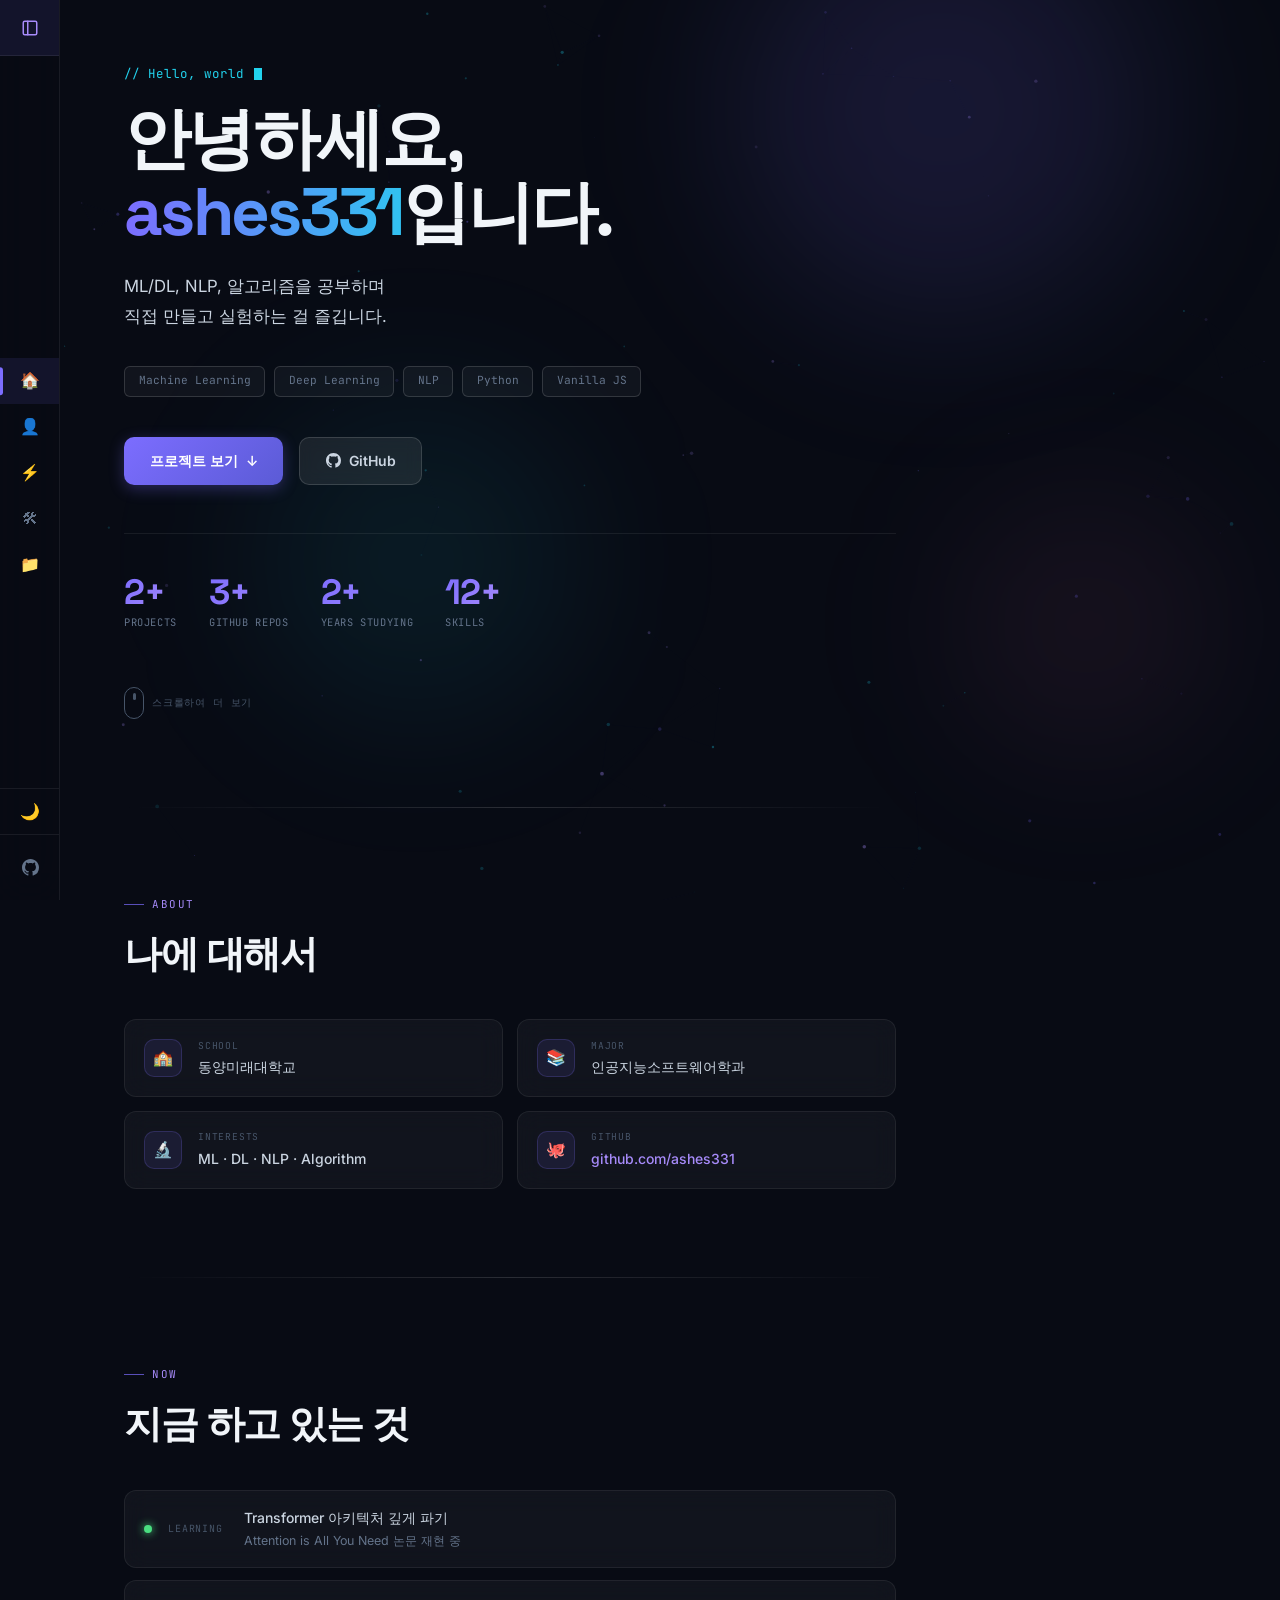
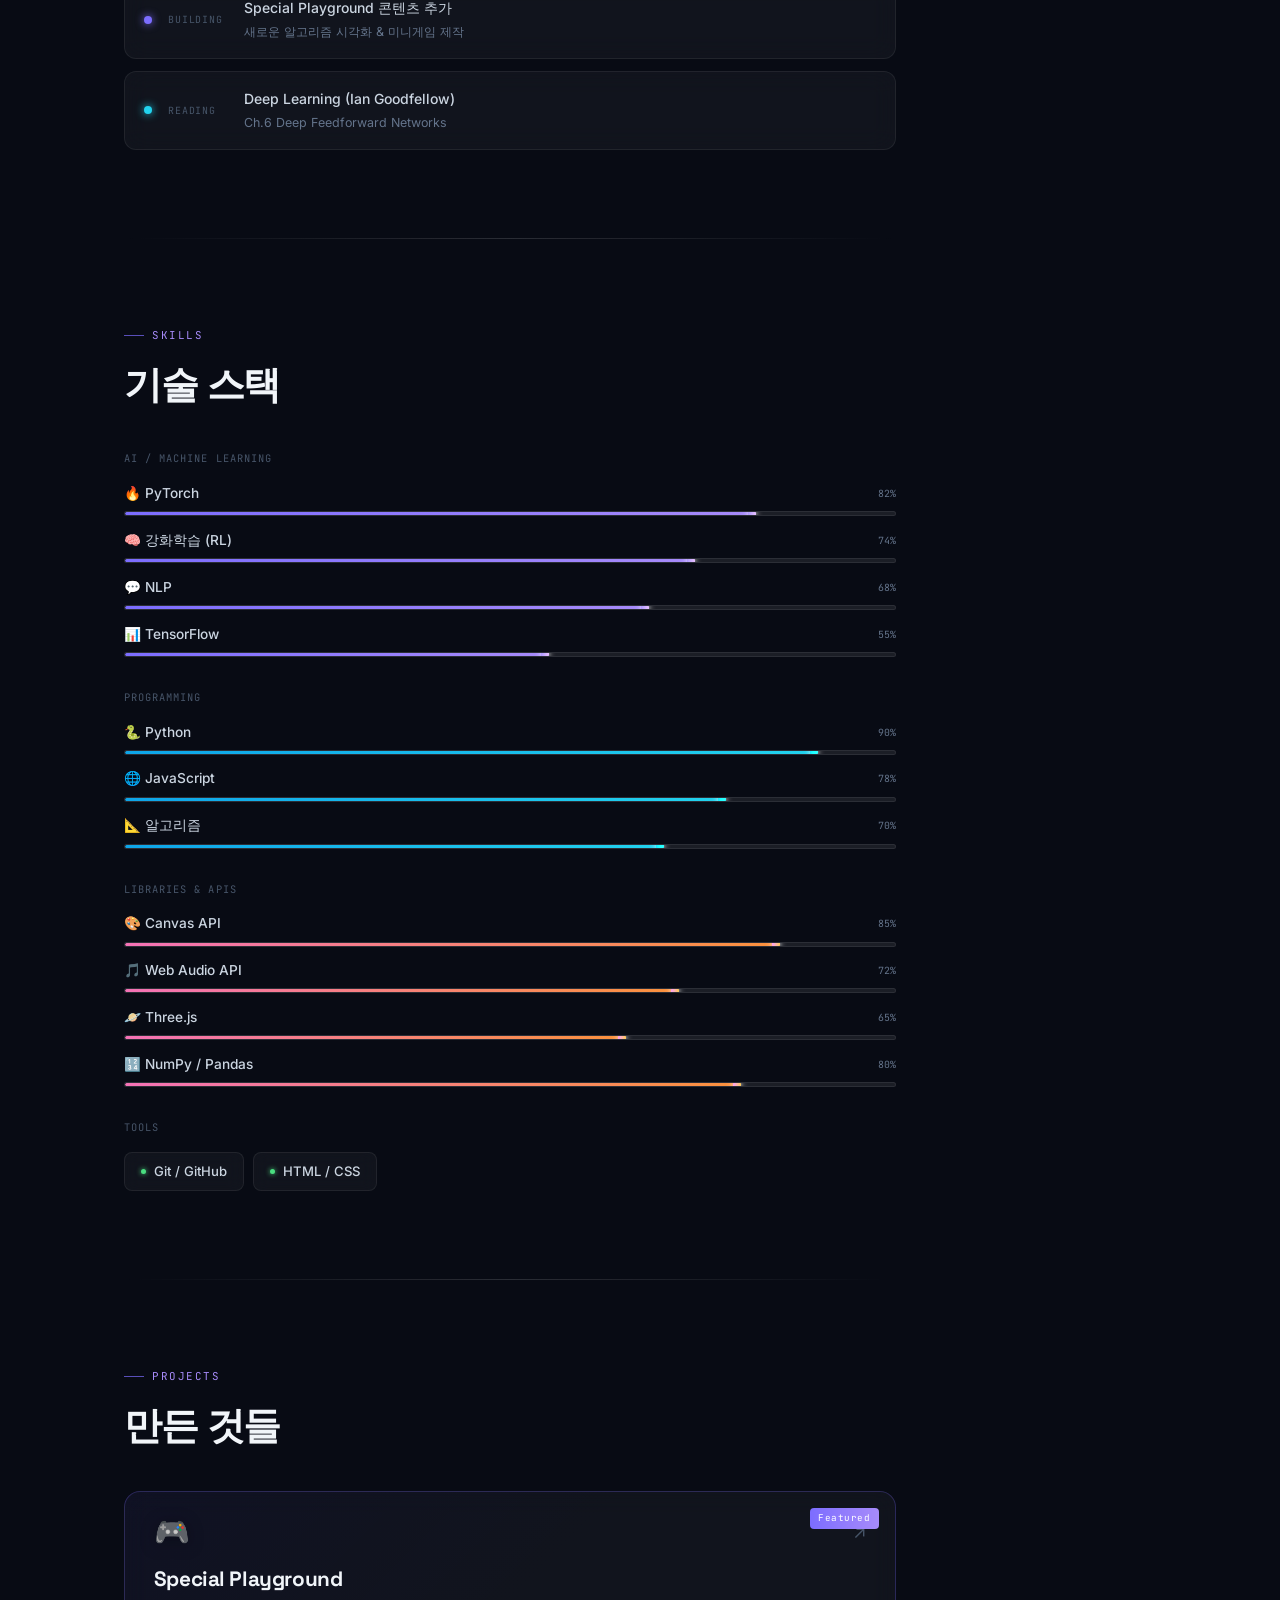
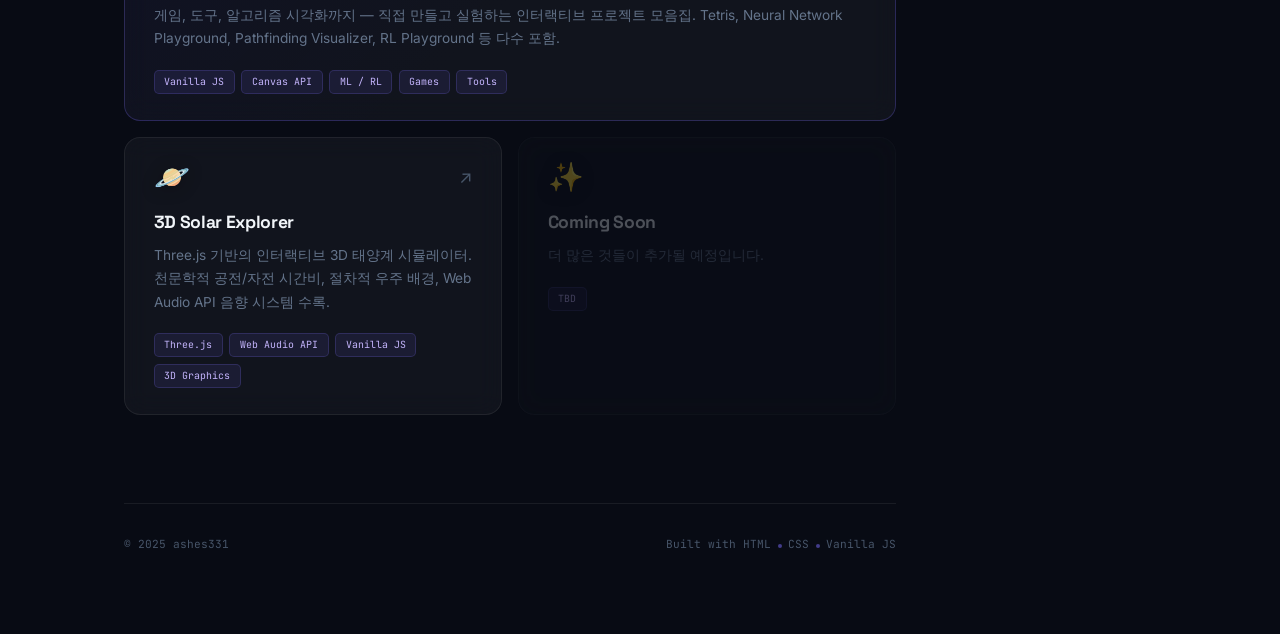
==== commit 5ac412c0: "Add files via upload" ====
--- a/index.html
+++ b/index.html
@@ -1,10 +1,21 @@
 <!DOCTYPE html>
-<html lang="ko">
+<html lang="ko" data-theme="dark">
 <head>
   <meta charset="UTF-8" />
   <meta name="viewport" content="width=device-width, initial-scale=1.0" />
   <title>ashes331 — AI · ML · Dev</title>
   <meta name="description" content="ashes331의 포트폴리오 — ML/DL, NLP, 알고리즘을 탐구하는 개발자." />
+
+  <!-- OG / Twitter Card -->
+  <meta property="og:type"        content="website" />
+  <meta property="og:url"         content="https://ashes331.github.io/" />
+  <meta property="og:title"       content="ashes331 — AI · ML · Dev" />
+  <meta property="og:description" content="ML/DL, NLP, 알고리즘을 공부하며 직접 만들고 실험하는 개발자 포트폴리오." />
+  <meta property="og:image"       content="https://ashes331.github.io/og-image.png" />
+  <meta name="twitter:card"       content="summary_large_image" />
+  <meta name="twitter:title"      content="ashes331 — AI · ML · Dev" />
+  <meta name="twitter:description" content="ML/DL, NLP, 알고리즘을 공부하며 직접 만들고 실험하는 개발자 포트폴리오." />
+
   <link rel="preconnect" href="https://fonts.googleapis.com" />
   <link rel="preconnect" href="https://fonts.gstatic.com" crossorigin />
   <link href="https://fonts.googleapis.com/css2?family=Space+Grotesk:wght@300;400;500;600;700&family=Inter:wght@300;400;500;600;700&family=JetBrains+Mono:wght@400;500;600&display=swap" rel="stylesheet" />
@@ -12,36 +23,66 @@
   <style>
     *, *::before, *::after { box-sizing: border-box; margin: 0; padding: 0; }
 
+    /* ══════════════════════════
+       THEME TOKENS
+    ══════════════════════════ */
     :root {
+      --accent:      #7c6dff;
+      --accent2:     #a78bfa;
+      --accent3:     #c4b5fd;
+      --accent-glow: rgba(124,109,255,0.35);
+      --teal:        #22d3ee;
+      --pink:        #f472b6;
+      --ease:        cubic-bezier(0.4, 0, 0.2, 1);
+      --spring:      cubic-bezier(0.34, 1.56, 0.64, 1);
+      --sb-slim:     60px;
+      --sb-wide:     270px;
+    }
+
+    /* DARK (default) */
+    [data-theme="dark"] {
       --bg:          #080b14;
       --bg2:         #0d1120;
       --surface:     rgba(255,255,255,0.04);
       --surface2:    rgba(255,255,255,0.08);
-      --surface3:    rgba(255,255,255,0.12);
+      --surface3:    rgba(255,255,255,0.13);
       --border:      rgba(255,255,255,0.07);
       --border2:     rgba(255,255,255,0.14);
       --border3:     rgba(255,255,255,0.22);
-
-      --accent:      #7c6dff;
-      --accent2:     #a78bfa;
-      --accent3:     #c4b5fd;
-      --accent-glow: rgba(124,109,255,0.35);
-      --accent-bg:   rgba(124,109,255,0.1);
-
-      --teal:        #22d3ee;
-      --teal-dim:    rgba(34,211,238,0.12);
-      --pink:        #f472b6;
-      --pink-dim:    rgba(244,114,182,0.12);
-
+      --accent-bg:   rgba(124,109,255,0.10);
       --text:        #f1f5f9;
       --text2:       #cbd5e1;
       --muted:       #64748b;
       --dim:         #475569;
-
-      --sb-slim:     60px;
-      --sb-wide:     270px;
-      --ease:        cubic-bezier(0.4, 0, 0.2, 1);
-      --spring:      cubic-bezier(0.34, 1.56, 0.64, 1);
+      --sb-bg:       rgba(8,11,20,0.88);
+      --orb1-c:      rgba(124,109,255,0.13);
+      --orb2-c:      rgba(34,211,238,0.08);
+      --orb3-c:      rgba(244,114,182,0.07);
+      --canvas-op:   0.55;
+      --card-shadow: 0 20px 50px rgba(0,0,0,0.4);
+    }
+
+    /* LIGHT */
+    [data-theme="light"] {
+      --bg:          #f4f6fb;
+      --bg2:         #ffffff;
+      --surface:     rgba(255,255,255,0.75);
+      --surface2:    rgba(255,255,255,0.90);
+      --surface3:    rgba(255,255,255,1);
+      --border:      rgba(100,116,139,0.14);
+      --border2:     rgba(100,116,139,0.24);
+      --border3:     rgba(100,116,139,0.38);
+      --accent-bg:   rgba(124,109,255,0.08);
+      --text:        #0f172a;
+      --text2:       #1e293b;
+      --muted:       #64748b;
+      --dim:         #94a3b8;
+      --sb-bg:       rgba(244,246,251,0.92);
+      --orb1-c:      rgba(124,109,255,0.08);
+      --orb2-c:      rgba(34,211,238,0.06);
+      --orb3-c:      rgba(244,114,182,0.06);
+      --canvas-op:   0.25;
+      --card-shadow: 0 8px 30px rgba(100,116,139,0.12);
     }
 
     html { scroll-behavior: smooth; }
@@ -54,17 +95,36 @@
       display: flex;
       min-height: 100vh;
       overflow-x: hidden;
-    }
-
-    /* ══════════════════════════
-       CANVAS BG
-    ══════════════════════════ */
+      transition: background 0.35s var(--ease), color 0.35s var(--ease);
+    }
+
+    /* ══ CANVAS ══ */
     #bg-canvas {
       position: fixed;
       inset: 0;
       pointer-events: none;
       z-index: 0;
-      opacity: 0.55;
+      opacity: var(--canvas-op);
+      transition: opacity 0.4s;
+    }
+
+    /* ══ ORBS ══ */
+    .orb {
+      position: fixed;
+      border-radius: 50%;
+      filter: blur(80px);
+      pointer-events: none;
+      z-index: 0;
+      animation: orb-float 10s ease-in-out infinite;
+      transition: background 0.4s;
+    }
+    .orb-1 { width:420px; height:420px; background:var(--orb1-c); top:-100px; right:10%; }
+    .orb-2 { width:320px; height:320px; background:var(--orb2-c); bottom:20%; left:20%; animation-delay:-5s; }
+    .orb-3 { width:260px; height:260px; background:var(--orb3-c); top:55%; right:5%; animation-delay:-3s; }
+    @keyframes orb-float {
+      0%,100% { transform:translateY(0) scale(1); }
+      33%      { transform:translateY(-30px) scale(1.05); }
+      66%      { transform:translateY(20px) scale(0.96); }
     }
 
     /* ══════════════════════════
@@ -73,7 +133,7 @@
     .sidebar {
       width: var(--sb-slim);
       min-height: 100vh;
-      background: rgba(8,11,20,0.85);
+      background: var(--sb-bg);
       backdrop-filter: blur(20px);
       -webkit-backdrop-filter: blur(20px);
       border-right: 1px solid var(--border);
@@ -85,13 +145,11 @@
       height: 100vh;
       overflow: hidden;
       flex-shrink: 0;
-      transition: width 0.32s var(--ease);
+      transition: width 0.32s var(--ease), background 0.35s var(--ease), border-color 0.35s var(--ease);
       z-index: 200;
     }
-
     .sidebar.expanded { width: var(--sb-wide); align-items: stretch; }
 
-    /* 토글 */
     .sb-toggle {
       width: 100%;
       height: 56px;
@@ -111,855 +169,352 @@
     .sb-toggle svg { transition: transform 0.32s var(--ease); }
     .sidebar.expanded .sb-toggle svg { transform: scaleX(-1); }
 
-    /* 프로필 */
+    /* PROFILE */
     .profile {
+      display: flex; flex-direction: column; align-items: center;
+      text-align: center; padding: 1.6rem 1.2rem 1.4rem;
+      border-bottom: 1px solid var(--border);
+      overflow: hidden; opacity: 0; pointer-events: none;
+      transition: opacity 0.2s; width: var(--sb-wide); flex-shrink: 0;
+    }
+    .sidebar.expanded .profile { opacity: 1; pointer-events: auto; transition: opacity 0.28s 0.1s; }
+
+    .avatar { position: relative; width: 64px; height: 64px; border-radius: 50%; margin-bottom: 1rem; flex-shrink: 0; }
+    .avatar-inner {
+      width: 100%; height: 100%; border-radius: 50%;
+      background: linear-gradient(135deg, var(--accent) 0%, var(--teal) 100%);
+      display: flex; align-items: center; justify-content: center;
+      font-family: 'Space Grotesk', sans-serif; font-size: 1rem; font-weight: 700; color: #fff;
+      position: relative; z-index: 1;
+    }
+    .avatar::after {
+      content: ''; position: absolute; inset: -3px; border-radius: 50%;
+      background: conic-gradient(var(--accent), var(--teal), var(--pink), var(--accent));
+      z-index: 0; animation: rotate-border 4s linear infinite;
+      mask: radial-gradient(circle at 50% 50%, transparent 48%, black 49%);
+      -webkit-mask: radial-gradient(circle at 50% 50%, transparent 48%, black 49%);
+    }
+    @keyframes rotate-border { from{transform:rotate(0deg)} to{transform:rotate(360deg)} }
+
+    .profile-name { font-family:'Space Grotesk',sans-serif; font-size:1rem; font-weight:700; color:var(--text); letter-spacing:-0.02em; margin-bottom:0.25rem; }
+    .profile-role { font-size:0.72rem; color:var(--muted); line-height:1.6; }
+    .profile-badges { display:flex; flex-wrap:wrap; gap:0.35rem; justify-content:center; margin-top:0.85rem; }
+    .badge { font-family:'JetBrains Mono',monospace; font-size:0.6rem; padding:0.2rem 0.55rem; border-radius:999px; background:var(--accent-bg); color:var(--accent3); border:1px solid rgba(124,109,255,0.25); }
+    .status-dot { display:inline-flex; align-items:center; gap:0.4rem; margin-top:0.75rem; font-family:'JetBrains Mono',monospace; font-size:0.6rem; color:#4ade80; }
+    .status-dot::before { content:''; width:6px; height:6px; border-radius:50%; background:#4ade80; box-shadow:0 0 6px #4ade80; animation:pulse-green 2s ease-in-out infinite; }
+    @keyframes pulse-green { 0%,100%{opacity:1} 50%{opacity:0.4} }
+
+    /* NAV */
+    .nav-section { width:100%; flex:1; overflow-y:auto; overflow-x:hidden; padding:0.85rem 0; scrollbar-width:none; }
+    .nav-section::-webkit-scrollbar { display:none; }
+    .nav-section-label { font-family:'JetBrains Mono',monospace; font-size:0.58rem; color:var(--dim); text-transform:uppercase; letter-spacing:0.12em; padding:0.5rem 1rem 0.35rem; white-space:nowrap; opacity:0; transition:opacity 0.15s; }
+    .sidebar.expanded .nav-section-label { opacity:1; transition:opacity 0.22s 0.12s; }
+    .nav-links { list-style:none; }
+    .nav-links li a {
+      display:flex; align-items:center; gap:0.8rem; height:46px; padding:0 0.85rem;
+      color:var(--muted); text-decoration:none; font-size:0.875rem; font-weight:500;
+      transition:background 0.18s, color 0.18s; white-space:nowrap; overflow:hidden; position:relative;
+    }
+    .sidebar:not(.expanded) .nav-links li a { justify-content:center; padding:0; width:var(--sb-slim); gap:0; }
+    .sidebar:not(.expanded) .nav-links li a .nav-icon { width:var(--sb-slim); display:flex; align-items:center; justify-content:center; }
+    .nav-links li a::before {
+      content:''; position:absolute; left:0; top:50%; transform:translateY(-50%) scaleY(0);
+      width:3px; height:60%; border-radius:0 4px 4px 0; background:var(--accent); transition:transform 0.2s var(--spring);
+    }
+    .nav-links li a:hover, .nav-links li a.active { background:var(--accent-bg); color:var(--accent2); }
+    .nav-links li a.active::before { transform:translateY(-50%) scaleY(1); }
+    .nav-icon { font-size:1rem; flex-shrink:0; text-align:center; }
+    .nav-label { opacity:0; width:0; overflow:hidden; transition:opacity 0.15s, width 0.32s var(--ease); pointer-events:none; flex-shrink:0; }
+    .sidebar.expanded .nav-label { opacity:1; width:auto; overflow:visible; transition:opacity 0.22s 0.1s, width 0.32s var(--ease); }
+
+    /* 툴팁 */
+    .sidebar:not(.expanded) .nav-links li a::after {
+      content:attr(data-tip); position:absolute; left:calc(var(--sb-slim) + 10px);
+      background:var(--bg2); color:var(--text2); font-size:0.75rem; padding:0.3rem 0.7rem;
+      border-radius:7px; border:1px solid var(--border2); white-space:nowrap;
+      opacity:0; pointer-events:none; transition:opacity 0.15s; z-index:300;
+    }
+    .sidebar:not(.expanded) .nav-links li a:hover::after { opacity:1; }
+
+    /* THEME TOGGLE in sidebar */
+    .sb-theme-btn {
+      width:100%; height:46px; display:flex; align-items:center; gap:0.8rem;
+      padding:0 0.85rem; background:none; border:none; border-top:1px solid var(--border);
+      cursor:pointer; color:var(--muted); font-size:0.875rem; font-family:'Inter',sans-serif;
+      font-weight:500; transition:background 0.18s, color 0.18s; white-space:nowrap; overflow:hidden;
+    }
+    .sidebar:not(.expanded) .sb-theme-btn { justify-content:center; padding:0; width:var(--sb-slim); gap:0; }
+    .sidebar:not(.expanded) .sb-theme-btn .nav-icon { width:var(--sb-slim); display:flex; align-items:center; justify-content:center; }
+    .sb-theme-btn:hover { background:var(--accent-bg); color:var(--accent2); }
+    .sb-theme-btn .nav-label { opacity:0; width:0; overflow:hidden; transition:opacity 0.15s, width 0.32s var(--ease); pointer-events:none; flex-shrink:0; }
+    .sidebar.expanded .sb-theme-btn .nav-label { opacity:1; width:auto; overflow:visible; transition:opacity 0.22s 0.1s, width 0.32s var(--ease); }
+
+    /* FOOTER */
+    .sb-footer { width:100%; border-top:1px solid var(--border); padding:0.6rem 0; flex-shrink:0; }
+    .sb-footer a {
+      display:flex; align-items:center; gap:0.8rem; height:46px; padding:0 0.85rem;
+      color:var(--muted); text-decoration:none; font-size:0.82rem; font-weight:500;
+      white-space:nowrap; overflow:hidden; transition:background 0.18s, color 0.18s; position:relative;
+    }
+    .sidebar:not(.expanded) .sb-footer a { justify-content:center; padding:0; width:var(--sb-slim); gap:0; }
+    .sidebar:not(.expanded) .sb-footer a .nav-icon { width:var(--sb-slim); display:flex; align-items:center; justify-content:center; }
+    .sb-footer a:hover { background:var(--accent-bg); color:var(--accent2); }
+    .sb-footer .nav-label { opacity:0; width:0; overflow:hidden; flex-shrink:0; transition:opacity 0.15s, width 0.32s var(--ease); }
+    .sidebar.expanded .sb-footer .nav-label { opacity:1; width:auto; overflow:visible; transition:opacity 0.22s 0.1s, width 0.32s var(--ease); }
+    .sidebar:not(.expanded) .sb-footer a::after {
+      content:attr(data-tip); position:absolute; left:calc(var(--sb-slim) + 10px);
+      background:var(--bg2); color:var(--text2); font-size:0.75rem; padding:0.3rem 0.7rem;
+      border-radius:7px; border:1px solid var(--border2); white-space:nowrap;
+      opacity:0; pointer-events:none; transition:opacity 0.15s; z-index:300;
+    }
+    .sidebar:not(.expanded) .sb-footer a:hover::after { opacity:1; }
+
+    /* ══════════════════════════
+       MOBILE BOTTOM NAV
+    ══════════════════════════ */
+    .mobile-nav {
+      display: none;
+      position: fixed;
+      bottom: 0; left: 0; right: 0;
+      height: 64px;
+      background: var(--sb-bg);
+      backdrop-filter: blur(20px);
+      -webkit-backdrop-filter: blur(20px);
+      border-top: 1px solid var(--border);
+      z-index: 300;
+      transition: background 0.35s var(--ease);
+    }
+    .mobile-nav-inner {
+      height: 100%;
+      display: flex;
+      align-items: center;
+      justify-content: space-around;
+      max-width: 480px;
+      margin: 0 auto;
+      padding: 0 0.5rem;
+    }
+    .mobile-nav-btn {
       display: flex;
       flex-direction: column;
       align-items: center;
-      text-align: center;
-      padding: 1.6rem 1.2rem 1.4rem;
-      border-bottom: 1px solid var(--border);
-      overflow: hidden;
-      opacity: 0;
-      pointer-events: none;
-      transition: opacity 0.2s;
-      width: var(--sb-wide);
-      flex-shrink: 0;
-    }
-    .sidebar.expanded .profile { opacity: 1; pointer-events: auto; transition: opacity 0.28s 0.1s; }
-
-    .avatar {
-      position: relative;
-      width: 64px;
-      height: 64px;
-      border-radius: 50%;
-      margin-bottom: 1rem;
-      flex-shrink: 0;
-    }
-
-    .avatar-inner {
-      width: 100%;
-      height: 100%;
-      border-radius: 50%;
-      background: linear-gradient(135deg, var(--accent) 0%, var(--teal) 100%);
-      display: flex;
-      align-items: center;
-      justify-content: center;
-      font-family: 'Space Grotesk', sans-serif;
-      font-size: 1rem;
-      font-weight: 700;
-      color: #fff;
-      position: relative;
-      z-index: 1;
-    }
-
-    .avatar::before {
-      content: '';
-      position: absolute;
-      inset: -3px;
-      border-radius: 50%;
-      background: linear-gradient(135deg, var(--accent), var(--teal));
-      z-index: 0;
-      animation: rotate-border 4s linear infinite;
-      opacity: 0.7;
-    }
-
-    @keyframes rotate-border {
-      from { transform: rotate(0deg); }
-      to   { transform: rotate(360deg); }
-    }
-
-    .avatar::after {
-      content: '';
-      position: absolute;
-      inset: -3px;
-      border-radius: 50%;
-      background: conic-gradient(var(--accent), var(--teal), var(--pink), var(--accent));
-      z-index: 0;
-      animation: rotate-border 4s linear infinite;
-      mask: radial-gradient(circle at 50% 50%, transparent 48%, black 49%);
-      -webkit-mask: radial-gradient(circle at 50% 50%, transparent 48%, black 49%);
-    }
-
-    .profile-name {
-      font-family: 'Space Grotesk', sans-serif;
-      font-size: 1rem;
-      font-weight: 700;
-      color: var(--text);
-      letter-spacing: -0.02em;
-      margin-bottom: 0.25rem;
-    }
-
-    .profile-role {
-      font-size: 0.72rem;
+      gap: 0.22rem;
+      padding: 0.5rem 1rem;
+      background: none;
+      border: none;
+      cursor: pointer;
       color: var(--muted);
-      line-height: 1.6;
-    }
-
-    .profile-badges {
-      display: flex;
-      flex-wrap: wrap;
-      gap: 0.35rem;
-      justify-content: center;
-      margin-top: 0.85rem;
-    }
-
-    .badge {
       font-family: 'JetBrains Mono', monospace;
-      font-size: 0.6rem;
-      padding: 0.2rem 0.55rem;
-      border-radius: 999px;
-      background: var(--accent-bg);
-      color: var(--accent3);
-      border: 1px solid rgba(124,109,255,0.25);
-    }
-
-    /* 상태 표시기 */
-    .status-dot {
-      display: inline-flex;
-      align-items: center;
-      gap: 0.4rem;
-      margin-top: 0.75rem;
-      font-family: 'JetBrains Mono', monospace;
-      font-size: 0.6rem;
-      color: #4ade80;
-    }
-    .status-dot::before {
-      content: '';
-      width: 6px;
-      height: 6px;
-      border-radius: 50%;
-      background: #4ade80;
-      box-shadow: 0 0 6px #4ade80;
-      animation: pulse-green 2s ease-in-out infinite;
-    }
-    @keyframes pulse-green {
-      0%, 100% { opacity: 1; }
-      50% { opacity: 0.4; }
-    }
-
-    /* NAV */
-    .nav-section {
-      width: 100%;
-      flex: 1;
-      overflow-y: auto;
-      overflow-x: hidden;
-      padding: 0.85rem 0;
-      scrollbar-width: none;
-    }
-    .nav-section::-webkit-scrollbar { display: none; }
-
-    .nav-section-label {
-      font-family: 'JetBrains Mono', monospace;
-      font-size: 0.58rem;
-      color: var(--dim);
-      text-transform: uppercase;
-      letter-spacing: 0.12em;
-      padding: 0.5rem 1rem 0.35rem;
-      white-space: nowrap;
-      opacity: 0;
-      transition: opacity 0.15s;
-    }
-    .sidebar.expanded .nav-section-label { opacity: 1; transition: opacity 0.22s 0.12s; }
-
-    .nav-links { list-style: none; }
-    .nav-links li a {
-      display: flex;
-      align-items: center;
-      gap: 0.8rem;
-      height: 46px;
-      padding: 0 0.85rem;
-      color: var(--muted);
+      font-size: 0.55rem;
+      letter-spacing: 0.04em;
       text-decoration: none;
-      font-size: 0.875rem;
-      font-weight: 500;
-      transition: background 0.18s, color 0.18s;
-      white-space: nowrap;
-      overflow: hidden;
-      position: relative;
-    }
-
-    .sidebar:not(.expanded) .nav-links li a {
-      justify-content: center;
-      padding: 0;
-      width: var(--sb-slim);
-      gap: 0;
-    }
-    .sidebar:not(.expanded) .nav-links li a .nav-icon {
-      width: var(--sb-slim);
-      display: flex;
-      align-items: center;
-      justify-content: center;
-    }
-
-    .nav-links li a::before {
-      content: '';
-      position: absolute;
-      left: 0;
-      top: 50%;
-      transform: translateY(-50%) scaleY(0);
-      width: 3px;
-      height: 60%;
-      border-radius: 0 4px 4px 0;
-      background: var(--accent);
-      transition: transform 0.2s var(--spring);
-    }
-
-    .nav-links li a:hover,
-    .nav-links li a.active {
-      background: var(--accent-bg);
-      color: var(--accent2);
-    }
-    .nav-links li a.active::before { transform: translateY(-50%) scaleY(1); }
-
-    .nav-icon {
-      font-size: 1rem;
-      flex-shrink: 0;
-      text-align: center;
-    }
-
-    .nav-label {
-      opacity: 0;
-      width: 0;
-      overflow: hidden;
-      transition: opacity 0.15s, width 0.32s var(--ease);
-      pointer-events: none;
-      flex-shrink: 0;
-    }
-    .sidebar.expanded .nav-label {
-      opacity: 1;
-      width: auto;
-      overflow: visible;
-      transition: opacity 0.22s 0.1s, width 0.32s var(--ease);
-    }
-
-    /* 툴팁 */
-    .sidebar:not(.expanded) .nav-links li a::after {
-      content: attr(data-tip);
-      position: absolute;
-      left: calc(var(--sb-slim) + 10px);
-      background: var(--bg2);
-      color: var(--text2);
-      font-size: 0.75rem;
-      padding: 0.3rem 0.7rem;
-      border-radius: 7px;
-      border: 1px solid var(--border2);
-      white-space: nowrap;
-      opacity: 0;
-      pointer-events: none;
-      transition: opacity 0.15s;
-      z-index: 300;
-    }
-    .sidebar:not(.expanded) .nav-links li a:hover::after { opacity: 1; }
-
-    /* FOOTER */
-    .sb-footer {
-      width: 100%;
-      border-top: 1px solid var(--border);
-      padding: 0.6rem 0;
-      flex-shrink: 0;
-    }
-    .sb-footer a {
-      display: flex;
-      align-items: center;
-      gap: 0.8rem;
-      height: 46px;
-      padding: 0 0.85rem;
-      color: var(--muted);
-      text-decoration: none;
-      font-size: 0.82rem;
-      font-weight: 500;
-      white-space: nowrap;
-      overflow: hidden;
-      transition: background 0.18s, color 0.18s;
-      position: relative;
-    }
-    .sidebar:not(.expanded) .sb-footer a {
-      justify-content: center;
-      padding: 0;
-      width: var(--sb-slim);
-      gap: 0;
-    }
-    .sidebar:not(.expanded) .sb-footer a .nav-icon {
-      width: var(--sb-slim);
-      display: flex;
-      align-items: center;
-      justify-content: center;
-    }
-    .sb-footer a:hover { background: var(--accent-bg); color: var(--accent2); }
-    .sb-footer .nav-label {
-      opacity: 0;
-      width: 0;
-      overflow: hidden;
-      flex-shrink: 0;
-      transition: opacity 0.15s, width 0.32s var(--ease);
-    }
-    .sidebar.expanded .sb-footer .nav-label {
-      opacity: 1;
-      width: auto;
-      overflow: visible;
-      transition: opacity 0.22s 0.1s, width 0.32s var(--ease);
-    }
-
-    .sidebar:not(.expanded) .sb-footer a::after {
-      content: attr(data-tip);
-      position: absolute;
-      left: calc(var(--sb-slim) + 10px);
-      background: var(--bg2);
-      color: var(--text2);
-      font-size: 0.75rem;
-      padding: 0.3rem 0.7rem;
-      border-radius: 7px;
-      border: 1px solid var(--border2);
-      white-space: nowrap;
-      opacity: 0;
-      pointer-events: none;
-      transition: opacity 0.15s;
-      z-index: 300;
-    }
-    .sidebar:not(.expanded) .sb-footer a:hover::after { opacity: 1; }
+      transition: color 0.18s;
+      border-radius: 10px;
+    }
+    .mobile-nav-btn .m-icon { font-size: 1.25rem; line-height: 1; }
+    .mobile-nav-btn:hover, .mobile-nav-btn.active { color: var(--accent2); }
+    .mobile-nav-btn.theme-btn { font-size: 1.25rem; }
 
     /* ══════════════════════════
        MAIN
     ══════════════════════════ */
     .main {
-      flex: 1;
-      min-width: 0;
+      flex: 1; min-width: 0;
       padding: 4rem 4rem 5rem;
       max-width: 900px;
-      position: relative;
-      z-index: 1;
-    }
-
+      position: relative; z-index: 1;
+    }
     .section { margin-bottom: 5.5rem; }
 
     .section-eyebrow {
-      font-family: 'JetBrains Mono', monospace;
-      font-size: 0.68rem;
-      color: var(--accent2);
-      letter-spacing: 0.14em;
-      text-transform: uppercase;
-      margin-bottom: 0.6rem;
-      display: flex;
-      align-items: center;
-      gap: 0.5rem;
-    }
-    .section-eyebrow::before {
-      content: '';
-      display: inline-block;
-      width: 20px;
-      height: 1px;
-      background: var(--accent);
-      opacity: 0.7;
-    }
+      font-family: 'JetBrains Mono', monospace; font-size: 0.68rem;
+      color: var(--accent2); letter-spacing: 0.14em; text-transform: uppercase;
+      margin-bottom: 0.6rem; display: flex; align-items: center; gap: 0.5rem;
+    }
+    .section-eyebrow::before { content:''; display:inline-block; width:20px; height:1px; background:var(--accent); opacity:0.7; }
 
     .section-title {
       font-family: 'Space Grotesk', sans-serif;
       font-size: clamp(1.7rem, 3.5vw, 2.4rem);
-      font-weight: 700;
-      letter-spacing: -0.03em;
-      color: var(--text);
-      margin-bottom: 2.2rem;
+      font-weight: 700; letter-spacing: -0.03em; color: var(--text); margin-bottom: 2.2rem;
     }
 
     /* ══ HERO ══ */
     .hero-greeting {
-      font-family: 'JetBrains Mono', monospace;
-      font-size: 0.78rem;
-      color: var(--teal);
-      letter-spacing: 0.08em;
-      margin-bottom: 1.2rem;
-      display: flex;
-      align-items: center;
-      gap: 0.6rem;
-    }
-    .hero-greeting .cursor {
-      display: inline-block;
-      width: 8px;
-      height: 1em;
-      background: var(--teal);
-      animation: blink 1s step-end infinite;
-      vertical-align: middle;
-    }
-    @keyframes blink {
-      0%, 100% { opacity: 1; }
-      50% { opacity: 0; }
-    }
-
-    .hero-title {
-      font-family: 'Space Grotesk', sans-serif;
-      font-size: clamp(2.4rem, 6vw, 4.2rem);
-      font-weight: 700;
-      line-height: 1.08;
-      letter-spacing: -0.04em;
-      color: var(--text);
-      margin-bottom: 1.4rem;
-    }
-
-    .hero-title .line2 {
-      display: block;
-    }
-
+      font-family: 'JetBrains Mono', monospace; font-size: 0.78rem;
+      color: var(--teal); letter-spacing: 0.08em; margin-bottom: 1.2rem;
+      display: flex; align-items: center; gap: 0.6rem;
+    }
+    .hero-greeting .cursor { display:inline-block; width:8px; height:1em; background:var(--teal); animation:blink 1s step-end infinite; vertical-align:middle; }
+    @keyframes blink { 0%,100%{opacity:1} 50%{opacity:0} }
+
+    .hero-title { font-family:'Space Grotesk',sans-serif; font-size:clamp(2.4rem,6vw,4.2rem); font-weight:700; line-height:1.08; letter-spacing:-0.04em; color:var(--text); margin-bottom:1.4rem; }
+    .hero-title .line2 { display:block; }
     .hero-title .accent {
       background: linear-gradient(90deg, var(--accent) 0%, var(--teal) 60%, var(--accent2) 100%);
-      -webkit-background-clip: text;
-      -webkit-text-fill-color: transparent;
-      background-clip: text;
-      background-size: 200% auto;
-      animation: gradient-shift 6s ease infinite;
-    }
-
-    @keyframes gradient-shift {
-      0%   { background-position: 0% center; }
-      50%  { background-position: 100% center; }
-      100% { background-position: 0% center; }
-    }
-
-    .hero-desc {
-      font-size: 1.05rem;
-      color: var(--text2);
-      max-width: 500px;
-      line-height: 1.8;
-      margin-bottom: 2.2rem;
-      opacity: 0.9;
-    }
-
-    .hero-tags {
-      display: flex;
-      flex-wrap: wrap;
-      gap: 0.55rem;
-      margin-bottom: 2.5rem;
-    }
-
-    .tag {
-      font-family: 'JetBrains Mono', monospace;
-      font-size: 0.7rem;
-      padding: 0.32rem 0.85rem;
-      border-radius: 6px;
-      border: 1px solid var(--border2);
-      color: var(--muted);
-      background: var(--surface);
-      transition: border-color 0.2s, color 0.2s, background 0.2s;
-      cursor: default;
-    }
-    .tag:hover {
-      border-color: rgba(124,109,255,0.4);
-      color: var(--accent3);
-      background: var(--accent-bg);
-    }
-
-    .hero-cta { display: flex; gap: 1rem; flex-wrap: wrap; }
-
-    .btn {
-      display: inline-flex;
-      align-items: center;
-      gap: 0.5rem;
-      padding: 0.75rem 1.6rem;
-      border-radius: 10px;
-      font-size: 0.875rem;
-      font-weight: 600;
-      text-decoration: none;
-      transition: all 0.22s var(--spring);
-      cursor: pointer;
-      border: none;
-      font-family: 'Inter', sans-serif;
+      -webkit-background-clip:text; -webkit-text-fill-color:transparent; background-clip:text;
+      background-size:200% auto; animation:gradient-shift 6s ease infinite;
+    }
+    @keyframes gradient-shift { 0%{background-position:0% center} 50%{background-position:100% center} 100%{background-position:0% center} }
+
+    .hero-desc { font-size:1.05rem; color:var(--text2); max-width:500px; line-height:1.8; margin-bottom:2.2rem; }
+
+    .hero-tags { display:flex; flex-wrap:wrap; gap:0.55rem; margin-bottom:2.5rem; }
+    .tag { font-family:'JetBrains Mono',monospace; font-size:0.7rem; padding:0.32rem 0.85rem; border-radius:6px; border:1px solid var(--border2); color:var(--muted); background:var(--surface); transition:border-color 0.2s,color 0.2s,background 0.2s; cursor:default; }
+    .tag:hover { border-color:rgba(124,109,255,0.4); color:var(--accent3); background:var(--accent-bg); }
+
+    .hero-cta { display:flex; gap:1rem; flex-wrap:wrap; }
+
+    .btn { display:inline-flex; align-items:center; gap:0.5rem; padding:0.75rem 1.6rem; border-radius:10px; font-size:0.875rem; font-weight:600; text-decoration:none; transition:all 0.22s var(--spring); cursor:pointer; border:none; font-family:'Inter',sans-serif; position:relative; overflow:hidden; }
+    .btn-primary { background:linear-gradient(135deg,var(--accent) 0%,#5b5bd6 100%); color:#fff; box-shadow:0 4px 15px rgba(124,109,255,0.3); }
+    .btn-primary::before { content:''; position:absolute; inset:0; background:linear-gradient(135deg,var(--accent2) 0%,var(--accent) 100%); opacity:0; transition:opacity 0.22s; }
+    .btn-primary:hover { transform:translateY(-3px); box-shadow:0 8px 28px rgba(124,109,255,0.4); }
+    .btn-primary:hover::before { opacity:1; }
+    .btn-primary > * { position:relative; z-index:1; }
+    .btn-ghost { background:var(--surface2); color:var(--text2); border:1px solid var(--border2); backdrop-filter:blur(8px); }
+    .btn-ghost:hover { color:var(--text); border-color:var(--border3); transform:translateY(-3px); background:var(--surface3); }
+
+    /* 스크롤 유도 */
+    .scroll-hint { display:flex; align-items:center; gap:0.5rem; margin-top:3.5rem; font-family:'JetBrains Mono',monospace; font-size:0.65rem; color:var(--dim); letter-spacing:0.08em; }
+    .scroll-mouse { width:20px; height:32px; border:1.5px solid var(--dim); border-radius:10px; display:flex; justify-content:center; padding-top:5px; }
+    .scroll-mouse::before { content:''; width:3px; height:7px; background:var(--dim); border-radius:2px; animation:scroll-dot 1.8s ease-in-out infinite; }
+    @keyframes scroll-dot { 0%{transform:translateY(0);opacity:1} 80%{transform:translateY(10px);opacity:0} 100%{transform:translateY(0);opacity:0} }
+
+    /* ══ COUNTERS ══ */
+    .counters {
+      display: flex; gap: 2rem; flex-wrap: wrap;
+      margin-top: 3rem; padding-top: 2.5rem;
+      border-top: 1px solid var(--border);
+    }
+    .counter-item { display: flex; flex-direction: column; }
+    .counter-num {
+      font-family: 'Space Grotesk', sans-serif;
+      font-size: 2.2rem; font-weight: 700; line-height: 1;
+      background: linear-gradient(135deg, var(--accent), var(--accent2));
+      -webkit-background-clip: text; -webkit-text-fill-color: transparent; background-clip: text;
+      letter-spacing: -0.03em;
+    }
+    .counter-label { font-family: 'JetBrains Mono', monospace; font-size: 0.65rem; color: var(--muted); margin-top: 0.3rem; letter-spacing: 0.06em; text-transform: uppercase; }
+
+    /* ══ ABOUT ══ */
+    .about-grid { display:grid; grid-template-columns:1fr 1fr; gap:0.85rem; }
+    .info-card { display:flex; align-items:center; gap:1rem; padding:1.1rem 1.2rem; background:var(--surface); border:1px solid var(--border); border-radius:12px; transition:border-color 0.22s,background 0.22s,transform 0.22s; backdrop-filter:blur(12px); }
+    .info-card:hover { border-color:rgba(124,109,255,0.3); background:var(--surface2); transform:translateY(-2px); }
+    .info-icon-wrap { width:38px; height:38px; border-radius:10px; background:var(--accent-bg); border:1px solid rgba(124,109,255,0.2); display:flex; align-items:center; justify-content:center; font-size:1rem; flex-shrink:0; }
+    .info-label { font-family:'JetBrains Mono',monospace; font-size:0.6rem; color:var(--dim); text-transform:uppercase; letter-spacing:0.08em; margin-bottom:0.2rem; }
+    .info-value { font-size:0.875rem; color:var(--text2); font-weight:500; }
+    .info-value a { color:var(--accent2); text-decoration:none; transition:color 0.15s; }
+    .info-value a:hover { color:var(--accent3); }
+
+    /* ══ NOW (지금 하는 것) ══ */
+    .now-grid { display: flex; flex-direction: column; gap: 0.75rem; }
+    .now-card {
+      display: flex; align-items: center; gap: 1rem;
+      padding: 1rem 1.2rem;
+      background: var(--surface); border: 1px solid var(--border);
+      border-radius: 12px; transition: border-color 0.22s, transform 0.22s, background 0.22s;
+      backdrop-filter: blur(12px);
+    }
+    .now-card:hover { border-color: rgba(124,109,255,0.3); transform: translateY(-2px); background: var(--surface2); }
+    .now-dot {
+      width: 8px; height: 8px; border-radius: 50%; flex-shrink: 0;
+      animation: pulse-ring 2.4s ease-in-out infinite;
+    }
+    .now-dot.learning { background: #4ade80; box-shadow: 0 0 8px #4ade80; }
+    .now-dot.building { background: var(--accent); box-shadow: 0 0 8px var(--accent); }
+    .now-dot.reading  { background: var(--teal); box-shadow: 0 0 8px var(--teal); }
+    @keyframes pulse-ring { 0%,100%{opacity:1;transform:scale(1)} 50%{opacity:0.5;transform:scale(1.3)} }
+    .now-type { font-family:'JetBrains Mono',monospace; font-size:0.62rem; color:var(--dim); text-transform:uppercase; letter-spacing:0.08em; min-width:60px; }
+    .now-text { font-size:0.875rem; color:var(--text2); font-weight:500; }
+    .now-sub  { font-size:0.78rem; color:var(--muted); margin-top:0.15rem; }
+
+    /* ══ SKILLS WITH PROGRESS BAR ══ */
+    .skills-container { display:flex; flex-direction:column; gap:2rem; }
+    .skill-category-label { font-family:'JetBrains Mono',monospace; font-size:0.65rem; color:var(--dim); letter-spacing:0.1em; text-transform:uppercase; margin-bottom:1rem; }
+
+    .skill-bar-list { display:flex; flex-direction:column; gap:0.85rem; }
+    .skill-bar-item {}
+    .skill-bar-head { display:flex; align-items:center; justify-content:space-between; margin-bottom:0.4rem; }
+    .skill-bar-name { font-size:0.855rem; color:var(--text2); font-weight:500; display:flex; align-items:center; gap:0.45rem; }
+    .skill-pct { font-family:'JetBrains Mono',monospace; font-size:0.62rem; color:var(--muted); }
+
+    .skill-track {
+      height: 5px; background: var(--surface2); border-radius: 999px; overflow: hidden;
+      border: 1px solid var(--border);
+    }
+    .skill-fill {
+      height: 100%; border-radius: 999px; width: 0;
+      transition: width 1.2s cubic-bezier(0.25, 1, 0.5, 1);
       position: relative;
-      overflow: hidden;
-    }
-
-    .btn-primary {
-      background: linear-gradient(135deg, var(--accent) 0%, #5b5bd6 100%);
-      color: #fff;
-      box-shadow: 0 4px 15px rgba(124,109,255,0.3);
-    }
-    .btn-primary::before {
+    }
+    .skill-fill::after {
       content: '';
-      position: absolute;
-      inset: 0;
-      background: linear-gradient(135deg, var(--accent2) 0%, var(--accent) 100%);
-      opacity: 0;
-      transition: opacity 0.22s;
-    }
-    .btn-primary:hover { transform: translateY(-3px); box-shadow: 0 8px 28px rgba(124,109,255,0.4); }
-    .btn-primary:hover::before { opacity: 1; }
-    .btn-primary span { position: relative; z-index: 1; }
-
-    .btn-ghost {
-      background: var(--surface2);
-      color: var(--text2);
-      border: 1px solid var(--border2);
-      backdrop-filter: blur(8px);
-    }
-    .btn-ghost:hover {
-      color: var(--text);
-      border-color: var(--border3);
-      transform: translateY(-3px);
-      background: var(--surface3);
-    }
-
-    /* 스크롤 유도 */
-    .scroll-hint {
-      display: flex;
-      align-items: center;
-      gap: 0.5rem;
-      margin-top: 3.5rem;
-      font-family: 'JetBrains Mono', monospace;
-      font-size: 0.65rem;
-      color: var(--dim);
-      letter-spacing: 0.08em;
-    }
-    .scroll-mouse {
-      width: 20px;
-      height: 32px;
-      border: 1.5px solid var(--dim);
-      border-radius: 10px;
-      display: flex;
-      justify-content: center;
-      padding-top: 5px;
-    }
-    .scroll-mouse::before {
-      content: '';
-      width: 3px;
-      height: 7px;
-      background: var(--dim);
-      border-radius: 2px;
-      animation: scroll-dot 1.8s ease-in-out infinite;
-    }
-    @keyframes scroll-dot {
-      0%   { transform: translateY(0); opacity: 1; }
-      80%  { transform: translateY(10px); opacity: 0; }
-      100% { transform: translateY(0); opacity: 0; }
-    }
-
-    /* ══ ABOUT ══ */
-    .about-grid {
-      display: grid;
-      grid-template-columns: 1fr 1fr;
-      gap: 0.85rem;
-    }
-
-    .info-card {
-      display: flex;
-      align-items: center;
-      gap: 1rem;
-      padding: 1.1rem 1.2rem;
-      background: var(--surface);
-      border: 1px solid var(--border);
-      border-radius: 12px;
-      transition: border-color 0.22s, background 0.22s, transform 0.22s;
-      backdrop-filter: blur(12px);
-    }
-    .info-card:hover {
-      border-color: rgba(124,109,255,0.3);
-      background: var(--surface2);
-      transform: translateY(-2px);
-    }
-
-    .info-icon-wrap {
-      width: 38px;
-      height: 38px;
-      border-radius: 10px;
-      background: var(--accent-bg);
-      border: 1px solid rgba(124,109,255,0.2);
-      display: flex;
-      align-items: center;
-      justify-content: center;
-      font-size: 1rem;
-      flex-shrink: 0;
-    }
-
-    .info-label {
-      font-family: 'JetBrains Mono', monospace;
-      font-size: 0.6rem;
-      color: var(--dim);
-      text-transform: uppercase;
-      letter-spacing: 0.08em;
-      margin-bottom: 0.2rem;
-    }
-    .info-value {
-      font-size: 0.875rem;
-      color: var(--text2);
-      font-weight: 500;
-    }
-    .info-value a {
-      color: var(--accent2);
-      text-decoration: none;
-      transition: color 0.15s;
-    }
-    .info-value a:hover { color: var(--accent3); }
-
-    /* ══ SKILLS ══ */
-    .skills-container { display: flex; flex-direction: column; gap: 1.8rem; }
-
-    .skill-category-label {
-      font-family: 'JetBrains Mono', monospace;
-      font-size: 0.65rem;
-      color: var(--dim);
-      letter-spacing: 0.1em;
-      text-transform: uppercase;
-      margin-bottom: 0.75rem;
-    }
-
-    .skills-grid { display: flex; flex-wrap: wrap; gap: 0.55rem; }
-
-    .skill-chip {
-      display: flex;
-      align-items: center;
-      gap: 0.5rem;
-      padding: 0.5rem 1rem;
-      background: var(--surface);
-      border: 1px solid var(--border);
-      border-radius: 8px;
-      font-size: 0.82rem;
-      color: var(--text2);
-      font-weight: 500;
-      transition: all 0.2s var(--spring);
-      cursor: default;
-      backdrop-filter: blur(8px);
-    }
-    .skill-chip:hover {
-      border-color: rgba(124,109,255,0.4);
-      color: var(--accent3);
-      background: var(--accent-bg);
-      transform: translateY(-2px);
-      box-shadow: 0 4px 16px rgba(124,109,255,0.15);
-    }
-
-    .skill-dot {
-      width: 5px;
-      height: 5px;
-      border-radius: 50%;
-      flex-shrink: 0;
-    }
-    .skill-dot.purple { background: var(--accent); box-shadow: 0 0 5px var(--accent); }
-    .skill-dot.teal   { background: var(--teal);   box-shadow: 0 0 5px var(--teal); }
-    .skill-dot.pink   { background: var(--pink);   box-shadow: 0 0 5px var(--pink); }
-    .skill-dot.green  { background: #4ade80;        box-shadow: 0 0 5px #4ade80; }
+      position: absolute; right: 0; top: 50%;
+      transform: translateY(-50%);
+      width: 8px; height: 8px; border-radius: 50%;
+      background: inherit;
+      box-shadow: 0 0 6px currentColor;
+      filter: brightness(1.4);
+    }
+    .skill-fill.purple { background: linear-gradient(90deg, var(--accent), var(--accent2)); }
+    .skill-fill.teal   { background: linear-gradient(90deg, #0ea5e9, var(--teal)); }
+    .skill-fill.pink   { background: linear-gradient(90deg, var(--pink), #fb923c); }
+    .skill-fill.green  { background: linear-gradient(90deg, #22c55e, #4ade80); }
+
+    /* ══ CHIP fallback (for tools) ══ */
+    .skills-chips { display:flex; flex-wrap:wrap; gap:0.55rem; }
+    .skill-chip { display:flex; align-items:center; gap:0.5rem; padding:0.5rem 1rem; background:var(--surface); border:1px solid var(--border); border-radius:8px; font-size:0.82rem; color:var(--text2); font-weight:500; transition:all 0.2s var(--spring); cursor:default; backdrop-filter:blur(8px); }
+    .skill-chip:hover { border-color:rgba(124,109,255,0.4); color:var(--accent3); background:var(--accent-bg); transform:translateY(-2px); box-shadow:0 4px 16px rgba(124,109,255,0.15); }
+    .skill-dot { width:5px; height:5px; border-radius:50%; flex-shrink:0; }
+    .skill-dot.green  { background:#4ade80; box-shadow:0 0 5px #4ade80; }
 
     /* ══ PROJECTS ══ */
-    .projects-grid { display: grid; gap: 1rem; }
-    .two-col { grid-template-columns: 1fr 1fr; }
-
-    .project-card {
-      display: flex;
-      flex-direction: column;
-      padding: 1.6rem 1.8rem;
-      background: var(--surface);
-      border: 1px solid var(--border);
-      border-radius: 16px;
-      text-decoration: none;
-      color: inherit;
-      transition: all 0.28s var(--spring);
-      backdrop-filter: blur(12px);
-      position: relative;
-      overflow: hidden;
-    }
-
-    .project-card::before {
-      content: '';
-      position: absolute;
-      inset: 0;
-      background: linear-gradient(135deg, var(--accent-bg) 0%, transparent 60%);
-      opacity: 0;
-      transition: opacity 0.28s;
-    }
-
-    .project-card:hover {
-      border-color: rgba(124,109,255,0.4);
-      transform: translateY(-5px);
-      box-shadow: 0 20px 50px rgba(0,0,0,0.4), 0 0 0 1px rgba(124,109,255,0.15);
-    }
-    .project-card:hover::before { opacity: 1; }
-
-    .project-card.featured {
-      border-color: rgba(124,109,255,0.25);
-      background: linear-gradient(135deg, rgba(124,109,255,0.07) 0%, var(--surface) 50%);
-    }
-
-    .featured-badge {
-      position: absolute;
-      top: 1rem;
-      right: 1rem;
-      font-family: 'JetBrains Mono', monospace;
-      font-size: 0.58rem;
-      padding: 0.18rem 0.55rem;
-      border-radius: 4px;
-      background: linear-gradient(90deg, var(--accent), var(--accent2));
-      color: #fff;
-      letter-spacing: 0.05em;
-    }
-
-    .card-top {
-      display: flex;
-      align-items: flex-start;
-      justify-content: space-between;
-      margin-bottom: 1rem;
-    }
-
-    .card-emoji {
-      font-size: 1.8rem;
-      line-height: 1;
-      filter: drop-shadow(0 2px 8px rgba(0,0,0,0.3));
-    }
-
-    .card-arrow {
-      font-size: 1.1rem;
-      color: var(--dim);
-      transition: all 0.22s var(--spring);
-    }
-    .project-card:hover .card-arrow {
-      color: var(--accent2);
-      transform: translate(4px, -4px);
-    }
-
-    .card-title {
-      font-family: 'Space Grotesk', sans-serif;
-      font-size: 1.1rem;
-      font-weight: 700;
-      color: var(--text);
-      margin-bottom: 0.5rem;
-      letter-spacing: -0.02em;
-      position: relative;
-    }
-    .featured .card-title { font-size: 1.3rem; }
-
-    .card-desc {
-      font-size: 0.855rem;
-      color: var(--muted);
-      line-height: 1.7;
-      position: relative;
-    }
-
-    .card-tags {
-      display: flex;
-      flex-wrap: wrap;
-      gap: 0.4rem;
-      margin-top: 1.2rem;
-      position: relative;
-    }
-
-    .card-tag {
-      font-family: 'JetBrains Mono', monospace;
-      font-size: 0.62rem;
-      padding: 0.2rem 0.6rem;
-      border-radius: 5px;
-      background: rgba(124,109,255,0.1);
-      color: var(--accent3);
-      border: 1px solid rgba(124,109,255,0.2);
-      transition: background 0.15s;
-    }
-    .project-card:hover .card-tag {
-      background: rgba(124,109,255,0.18);
-    }
-
-    .placeholder {
-      opacity: 0.3;
-      cursor: default;
-      pointer-events: none;
-    }
-    .placeholder:hover { transform: none !important; box-shadow: none !important; }
+    .projects-grid { display:grid; gap:1rem; }
+    .two-col { grid-template-columns:1fr 1fr; }
+    .project-card { display:flex; flex-direction:column; padding:1.6rem 1.8rem; background:var(--surface); border:1px solid var(--border); border-radius:16px; text-decoration:none; color:inherit; transition:all 0.28s var(--spring); backdrop-filter:blur(12px); position:relative; overflow:hidden; }
+    .project-card::before { content:''; position:absolute; inset:0; background:linear-gradient(135deg,var(--accent-bg) 0%,transparent 60%); opacity:0; transition:opacity 0.28s; }
+    .project-card:hover { border-color:rgba(124,109,255,0.4); transform:translateY(-5px); box-shadow:var(--card-shadow), 0 0 0 1px rgba(124,109,255,0.15); }
+    .project-card:hover::before { opacity:1; }
+    .project-card.featured { border-color:rgba(124,109,255,0.25); background:linear-gradient(135deg,rgba(124,109,255,0.07) 0%,var(--surface) 50%); }
+    .featured-badge { position:absolute; top:1rem; right:1rem; font-family:'JetBrains Mono',monospace; font-size:0.58rem; padding:0.18rem 0.55rem; border-radius:4px; background:linear-gradient(90deg,var(--accent),var(--accent2)); color:#fff; letter-spacing:0.05em; }
+    .card-top { display:flex; align-items:flex-start; justify-content:space-between; margin-bottom:1rem; }
+    .card-emoji { font-size:1.8rem; line-height:1; filter:drop-shadow(0 2px 8px rgba(0,0,0,0.3)); }
+    .card-arrow { font-size:1.1rem; color:var(--dim); transition:all 0.22s var(--spring); }
+    .project-card:hover .card-arrow { color:var(--accent2); transform:translate(4px,-4px); }
+    .card-title { font-family:'Space Grotesk',sans-serif; font-size:1.1rem; font-weight:700; color:var(--text); margin-bottom:0.5rem; letter-spacing:-0.02em; position:relative; }
+    .featured .card-title { font-size:1.3rem; }
+    .card-desc { font-size:0.855rem; color:var(--muted); line-height:1.7; position:relative; }
+    .card-tags { display:flex; flex-wrap:wrap; gap:0.4rem; margin-top:1.2rem; position:relative; }
+    .card-tag { font-family:'JetBrains Mono',monospace; font-size:0.62rem; padding:0.2rem 0.6rem; border-radius:5px; background:rgba(124,109,255,0.1); color:var(--accent3); border:1px solid rgba(124,109,255,0.2); transition:background 0.15s; }
+    .project-card:hover .card-tag { background:rgba(124,109,255,0.18); }
+    .placeholder { opacity:0.3; cursor:default; pointer-events:none; }
+    .placeholder:hover { transform:none !important; box-shadow:none !important; }
 
     /* ══ DIVIDER ══ */
-    .divider {
-      border: none;
-      height: 1px;
-      background: linear-gradient(90deg, transparent, var(--border2), transparent);
-      margin-bottom: 5.5rem;
-    }
+    .divider { border:none; height:1px; background:linear-gradient(90deg,transparent,var(--border2),transparent); margin-bottom:5.5rem; }
 
     /* ══ FOOTER ══ */
-    footer {
-      padding-top: 2rem;
-      border-top: 1px solid var(--border);
-      font-family: 'JetBrains Mono', monospace;
-      font-size: 0.7rem;
-      color: var(--dim);
-      display: flex;
-      align-items: center;
-      justify-content: space-between;
-      flex-wrap: wrap;
-      gap: 0.5rem;
-    }
-
-    .footer-dot {
-      width: 4px;
-      height: 4px;
-      border-radius: 50%;
-      background: var(--accent);
-      display: inline-block;
-      margin: 0 0.4rem;
-      opacity: 0.5;
-    }
-
-    /* ══ ANIMATIONS ══ */
-    .fade-up {
-      opacity: 0;
-      transform: translateY(22px);
-      transition: opacity 0.65s var(--ease), transform 0.65s var(--ease);
-    }
-    .fade-up.visible { opacity: 1; transform: translateY(0); }
-
-    .fade-up:nth-child(2) { transition-delay: 0.07s; }
-    .fade-up:nth-child(3) { transition-delay: 0.14s; }
-    .fade-up:nth-child(4) { transition-delay: 0.21s; }
-    .fade-up:nth-child(5) { transition-delay: 0.28s; }
-
-    /* GLOW ORBS */
-    .orb {
-      position: fixed;
-      border-radius: 50%;
-      filter: blur(80px);
-      pointer-events: none;
-      z-index: 0;
-      animation: orb-float 10s ease-in-out infinite;
-    }
-    .orb-1 {
-      width: 420px;
-      height: 420px;
-      background: rgba(124,109,255,0.12);
-      top: -100px;
-      right: 10%;
-      animation-delay: 0s;
-    }
-    .orb-2 {
-      width: 320px;
-      height: 320px;
-      background: rgba(34,211,238,0.08);
-      bottom: 20%;
-      left: 20%;
-      animation-delay: -5s;
-    }
-    .orb-3 {
-      width: 260px;
-      height: 260px;
-      background: rgba(244,114,182,0.07);
-      top: 55%;
-      right: 5%;
-      animation-delay: -3s;
-    }
-    @keyframes orb-float {
-      0%, 100% { transform: translateY(0) scale(1); }
-      33%       { transform: translateY(-30px) scale(1.05); }
-      66%       { transform: translateY(20px) scale(0.96); }
-    }
+    footer { padding-top:2rem; border-top:1px solid var(--border); font-family:'JetBrains Mono',monospace; font-size:0.7rem; color:var(--dim); display:flex; align-items:center; justify-content:space-between; flex-wrap:wrap; gap:0.5rem; }
+    .footer-dot { width:4px; height:4px; border-radius:50%; background:var(--accent); display:inline-block; margin:0 0.4rem; opacity:0.5; }
+
+    /* ══ FADE-UP ══ */
+    .fade-up { opacity:0; transform:translateY(22px); transition:opacity 0.65s var(--ease), transform 0.65s var(--ease); }
+    .fade-up.visible { opacity:1; transform:translateY(0); }
+    .fade-up:nth-child(2){transition-delay:0.07s} .fade-up:nth-child(3){transition-delay:0.14s} .fade-up:nth-child(4){transition-delay:0.21s} .fade-up:nth-child(5){transition-delay:0.28s}
 
     /* ══ RESPONSIVE ══ */
     @media (max-width: 768px) {
-      .sidebar { display: none; }
-      .main { padding: 2rem 1.5rem 3rem; }
-      .about-grid, .two-col { grid-template-columns: 1fr; }
-      .hero-title { font-size: clamp(2rem, 10vw, 2.8rem); }
-    }
-
+      .sidebar { display:none; }
+      .mobile-nav { display:block; }
+      .main { padding:2rem 1.5rem 6rem; }
+      .about-grid, .two-col { grid-template-columns:1fr; }
+      .hero-title { font-size:clamp(2rem,10vw,2.8rem); }
+      .counters { gap:1.5rem; }
+    }
     @media (max-width: 480px) {
-      .main { padding: 1.5rem 1.2rem 2.5rem; }
-    }
-
+      .main { padding:1.5rem 1.2rem 6rem; }
+    }
     @media (prefers-reduced-motion: reduce) {
-      *, *::before, *::after {
-        animation-duration: 0.01ms !important;
-        transition-duration: 0.01ms !important;
-      }
+      *,*::before,*::after { animation-duration:0.01ms !important; transition-duration:0.01ms !important; }
     }
   </style>
 </head>
@@ -975,18 +530,14 @@
 
 <!-- ══════════ SIDEBAR ══════════ -->
 <aside class="sidebar" id="sidebar">
-
   <button class="sb-toggle" id="sb-toggle" aria-label="사이드바 펼치기/접기">
     <svg width="18" height="18" viewBox="0 0 24 24" fill="none" stroke="currentColor" stroke-width="2" stroke-linecap="round" stroke-linejoin="round">
-      <rect x="3" y="3" width="18" height="18" rx="2"/>
-      <path d="M9 3v18"/>
+      <rect x="3" y="3" width="18" height="18" rx="2"/><path d="M9 3v18"/>
     </svg>
   </button>
 
   <div class="profile">
-    <div class="avatar">
-      <div class="avatar-inner">ash</div>
-    </div>
+    <div class="avatar"><div class="avatar-inner">ash</div></div>
     <div class="profile-name">ashes331</div>
     <div class="profile-role">인공지능소프트웨어학과<br>동양미래대학교</div>
     <div class="profile-badges">
@@ -1000,12 +551,19 @@
   <nav class="nav-section">
     <p class="nav-section-label">Navigation</p>
     <ul class="nav-links">
-      <li><a href="#hero" class="active" data-tip="Home"><span class="nav-icon">🏠</span><span class="nav-label">Home</span></a></li>
-      <li><a href="#about" data-tip="About"><span class="nav-icon">👤</span><span class="nav-label">About</span></a></li>
-      <li><a href="#skills" data-tip="Skills"><span class="nav-icon">🛠</span><span class="nav-label">Skills</span></a></li>
+      <li><a href="#hero"     class="active" data-tip="Home">    <span class="nav-icon">🏠</span><span class="nav-label">Home</span></a></li>
+      <li><a href="#about"    data-tip="About">   <span class="nav-icon">👤</span><span class="nav-label">About</span></a></li>
+      <li><a href="#now"      data-tip="Now">     <span class="nav-icon">⚡</span><span class="nav-label">Now</span></a></li>
+      <li><a href="#skills"   data-tip="Skills">  <span class="nav-icon">🛠</span><span class="nav-label">Skills</span></a></li>
       <li><a href="#projects" data-tip="Projects"><span class="nav-icon">📁</span><span class="nav-label">Projects</span></a></li>
     </ul>
   </nav>
+
+  <!-- 테마 토글 -->
+  <button class="sb-theme-btn" id="sb-theme-btn" data-tip="테마 전환" aria-label="테마 전환">
+    <span class="nav-icon" id="theme-icon">🌙</span>
+    <span class="nav-label" id="theme-label">라이트 모드</span>
+  </button>
 
   <div class="sb-footer">
     <a href="https://github.com/ashes331" target="_blank" rel="noopener" data-tip="GitHub">
@@ -1017,14 +575,24 @@
   </div>
 </aside>
 
+<!-- ══════════ MOBILE BOTTOM NAV ══════════ -->
+<nav class="mobile-nav" id="mobile-nav">
+  <div class="mobile-nav-inner">
+    <a href="#hero"     class="mobile-nav-btn active" data-section="hero"><span class="m-icon">🏠</span>Home</a>
+    <a href="#about"    class="mobile-nav-btn" data-section="about">      <span class="m-icon">👤</span>About</a>
+    <a href="#now"      class="mobile-nav-btn" data-section="now">        <span class="m-icon">⚡</span>Now</a>
+    <a href="#skills"   class="mobile-nav-btn" data-section="skills">     <span class="m-icon">🛠</span>Skills</a>
+    <a href="#projects" class="mobile-nav-btn" data-section="projects">   <span class="m-icon">📁</span>Work</a>
+    <button class="mobile-nav-btn theme-btn" id="mobile-theme-btn" aria-label="테마 전환">🌙</button>
+  </div>
+</nav>
+
 <!-- ══════════ MAIN ══════════ -->
 <main class="main">
 
   <!-- ── HERO ── -->
   <section id="hero" class="section">
-    <p class="hero-greeting fade-up">
-      <span id="typed-text"></span><span class="cursor"></span>
-    </p>
+    <p class="hero-greeting fade-up"><span id="typed-text"></span><span class="cursor"></span></p>
     <h1 class="hero-title fade-up">
       안녕하세요,
       <span class="line2"><span class="accent">ashes331</span>입니다.</span>
@@ -1044,6 +612,27 @@
         GitHub
       </a>
     </div>
+
+    <!-- 카운터 -->
+    <div class="counters fade-up">
+      <div class="counter-item">
+        <span class="counter-num" data-target="2">0</span>
+        <span class="counter-label">Projects</span>
+      </div>
+      <div class="counter-item">
+        <span class="counter-num" data-target="3">0</span>
+        <span class="counter-label">GitHub Repos</span>
+      </div>
+      <div class="counter-item">
+        <span class="counter-num" data-target="2">0</span>
+        <span class="counter-label">Years Studying</span>
+      </div>
+      <div class="counter-item">
+        <span class="counter-num" data-target="12">0</span>
+        <span class="counter-label">Skills</span>
+      </div>
+    </div>
+
     <div class="scroll-hint fade-up">
       <div class="scroll-mouse"></div>
       <span>스크롤하여 더 보기</span>
@@ -1057,32 +646,42 @@
     <p class="section-eyebrow fade-up">About</p>
     <h2 class="section-title fade-up">나에 대해서</h2>
     <div class="about-grid fade-up">
-      <div class="info-card">
-        <div class="info-icon-wrap">🏫</div>
+      <div class="info-card"><div class="info-icon-wrap">🏫</div><div><div class="info-label">School</div><div class="info-value">동양미래대학교</div></div></div>
+      <div class="info-card"><div class="info-icon-wrap">📚</div><div><div class="info-label">Major</div><div class="info-value">인공지능소프트웨어학과</div></div></div>
+      <div class="info-card"><div class="info-icon-wrap">🔬</div><div><div class="info-label">Interests</div><div class="info-value">ML · DL · NLP · Algorithm</div></div></div>
+      <div class="info-card"><div class="info-icon-wrap">🐙</div><div><div class="info-label">GitHub</div><div class="info-value"><a href="https://github.com/ashes331" target="_blank" rel="noopener">github.com/ashes331</a></div></div></div>
+    </div>
+  </section>
+
+  <hr class="divider fade-up">
+
+  <!-- ── NOW ── -->
+  <section id="now" class="section">
+    <p class="section-eyebrow fade-up">Now</p>
+    <h2 class="section-title fade-up">지금 하고 있는 것</h2>
+    <div class="now-grid fade-up">
+      <div class="now-card">
+        <div class="now-dot learning"></div>
+        <div class="now-type">Learning</div>
         <div>
-          <div class="info-label">School</div>
-          <div class="info-value">동양미래대학교</div>
+          <div class="now-text">Transformer 아키텍처 깊게 파기</div>
+          <div class="now-sub">Attention is All You Need 논문 재현 중</div>
         </div>
       </div>
-      <div class="info-card">
-        <div class="info-icon-wrap">📚</div>
+      <div class="now-card">
+        <div class="now-dot building"></div>
+        <div class="now-type">Building</div>
         <div>
-          <div class="info-label">Major</div>
-          <div class="info-value">인공지능소프트웨어학과</div>
+          <div class="now-text">Special Playground 콘텐츠 추가</div>
+          <div class="now-sub">새로운 알고리즘 시각화 & 미니게임 제작</div>
         </div>
       </div>
-      <div class="info-card">
-        <div class="info-icon-wrap">🔬</div>
+      <div class="now-card">
+        <div class="now-dot reading"></div>
+        <div class="now-type">Reading</div>
         <div>
-          <div class="info-label">Interests</div>
-          <div class="info-value">ML · DL · NLP · Algorithm</div>
-        </div>
-      </div>
-      <div class="info-card">
-        <div class="info-icon-wrap">🐙</div>
-        <div>
-          <div class="info-label">GitHub</div>
-          <div class="info-value"><a href="https://github.com/ashes331" target="_blank" rel="noopener">github.com/ashes331</a></div>
+          <div class="now-text">Deep Learning (Ian Goodfellow)</div>
+          <div class="now-sub">Ch.6 Deep Feedforward Networks</div>
         </div>
       </div>
     </div>
@@ -1098,40 +697,71 @@
 
       <div class="fade-up">
         <div class="skill-category-label">AI / Machine Learning</div>
-        <div class="skills-grid">
-          <div class="skill-chip"><span class="skill-dot purple"></span>PyTorch</div>
-          <div class="skill-chip"><span class="skill-dot purple"></span>TensorFlow</div>
-          <div class="skill-chip"><span class="skill-dot purple"></span>강화학습 (RL)</div>
-          <div class="skill-chip"><span class="skill-dot purple"></span>NLP</div>
-          <div class="skill-chip"><span class="skill-dot purple"></span>딥러닝</div>
+        <div class="skill-bar-list">
+          <div class="skill-bar-item">
+            <div class="skill-bar-head"><span class="skill-bar-name">🔥 PyTorch</span><span class="skill-pct">82%</span></div>
+            <div class="skill-track"><div class="skill-fill purple" data-pct="82"></div></div>
+          </div>
+          <div class="skill-bar-item">
+            <div class="skill-bar-head"><span class="skill-bar-name">🧠 강화학습 (RL)</span><span class="skill-pct">74%</span></div>
+            <div class="skill-track"><div class="skill-fill purple" data-pct="74"></div></div>
+          </div>
+          <div class="skill-bar-item">
+            <div class="skill-bar-head"><span class="skill-bar-name">💬 NLP</span><span class="skill-pct">68%</span></div>
+            <div class="skill-track"><div class="skill-fill purple" data-pct="68"></div></div>
+          </div>
+          <div class="skill-bar-item">
+            <div class="skill-bar-head"><span class="skill-bar-name">📊 TensorFlow</span><span class="skill-pct">55%</span></div>
+            <div class="skill-track"><div class="skill-fill purple" data-pct="55"></div></div>
+          </div>
         </div>
       </div>
 
       <div class="fade-up">
         <div class="skill-category-label">Programming</div>
-        <div class="skills-grid">
-          <div class="skill-chip"><span class="skill-dot teal"></span>Python</div>
-          <div class="skill-chip"><span class="skill-dot teal"></span>JavaScript</div>
-          <div class="skill-chip"><span class="skill-dot teal"></span>HTML / CSS</div>
-          <div class="skill-chip"><span class="skill-dot teal"></span>알고리즘</div>
+        <div class="skill-bar-list">
+          <div class="skill-bar-item">
+            <div class="skill-bar-head"><span class="skill-bar-name">🐍 Python</span><span class="skill-pct">90%</span></div>
+            <div class="skill-track"><div class="skill-fill teal" data-pct="90"></div></div>
+          </div>
+          <div class="skill-bar-item">
+            <div class="skill-bar-head"><span class="skill-bar-name">🌐 JavaScript</span><span class="skill-pct">78%</span></div>
+            <div class="skill-track"><div class="skill-fill teal" data-pct="78"></div></div>
+          </div>
+          <div class="skill-bar-item">
+            <div class="skill-bar-head"><span class="skill-bar-name">📐 알고리즘</span><span class="skill-pct">70%</span></div>
+            <div class="skill-track"><div class="skill-fill teal" data-pct="70"></div></div>
+          </div>
         </div>
       </div>
 
       <div class="fade-up">
         <div class="skill-category-label">Libraries & APIs</div>
-        <div class="skills-grid">
-          <div class="skill-chip"><span class="skill-dot pink"></span>NumPy</div>
-          <div class="skill-chip"><span class="skill-dot pink"></span>Pandas</div>
-          <div class="skill-chip"><span class="skill-dot pink"></span>Canvas API</div>
-          <div class="skill-chip"><span class="skill-dot pink"></span>Web Audio API</div>
-          <div class="skill-chip"><span class="skill-dot pink"></span>Three.js</div>
+        <div class="skill-bar-list">
+          <div class="skill-bar-item">
+            <div class="skill-bar-head"><span class="skill-bar-name">🎨 Canvas API</span><span class="skill-pct">85%</span></div>
+            <div class="skill-track"><div class="skill-fill pink" data-pct="85"></div></div>
+          </div>
+          <div class="skill-bar-item">
+            <div class="skill-bar-head"><span class="skill-bar-name">🎵 Web Audio API</span><span class="skill-pct">72%</span></div>
+            <div class="skill-track"><div class="skill-fill pink" data-pct="72"></div></div>
+          </div>
+          <div class="skill-bar-item">
+            <div class="skill-bar-head"><span class="skill-bar-name">🪐 Three.js</span><span class="skill-pct">65%</span></div>
+            <div class="skill-track"><div class="skill-fill pink" data-pct="65"></div></div>
+          </div>
+          <div class="skill-bar-item">
+            <div class="skill-bar-head"><span class="skill-bar-name">🔢 NumPy / Pandas</span><span class="skill-pct">80%</span></div>
+            <div class="skill-track"><div class="skill-fill pink" data-pct="80"></div></div>
+          </div>
         </div>
       </div>
 
       <div class="fade-up">
         <div class="skill-category-label">Tools</div>
-        <div class="skills-grid">
+        <div class="skills-chips">
           <div class="skill-chip"><span class="skill-dot green"></span>Git / GitHub</div>
+          <div class="skill-chip"><span class="skill-dot green"></span>HTML / CSS</div>
         </div>
       </div>
 
@@ -1144,39 +774,26 @@
   <section id="projects" class="section">
     <p class="section-eyebrow fade-up">Projects</p>
     <h2 class="section-title fade-up">만든 것들</h2>
-
     <div class="projects-grid fade-up">
       <a class="project-card featured" href="https://ashes331.github.io/Special-Playground/" target="_blank" rel="noopener">
         <span class="featured-badge">Featured</span>
-        <div class="card-top">
-          <span class="card-emoji">🎮</span>
-          <span class="card-arrow">↗</span>
-        </div>
+        <div class="card-top"><span class="card-emoji">🎮</span><span class="card-arrow">↗</span></div>
         <div class="card-title">Special Playground</div>
         <p class="card-desc">게임, 도구, 알고리즘 시각화까지 — 직접 만들고 실험하는 인터랙티브 프로젝트 모음집. Tetris, Neural Network Playground, Pathfinding Visualizer, RL Playground 등 다수 포함.</p>
         <div class="card-tags">
-          <span class="card-tag">Vanilla JS</span>
-          <span class="card-tag">Canvas API</span>
-          <span class="card-tag">ML / RL</span>
-          <span class="card-tag">Games</span>
-          <span class="card-tag">Tools</span>
+          <span class="card-tag">Vanilla JS</span><span class="card-tag">Canvas API</span>
+          <span class="card-tag">ML / RL</span><span class="card-tag">Games</span><span class="card-tag">Tools</span>
         </div>
       </a>
     </div>
-
     <div class="projects-grid two-col fade-up" style="margin-top:1rem;">
       <a class="project-card" href="./solar-explorer/index.html" target="_blank" rel="noopener">
-        <div class="card-top">
-          <span class="card-emoji">🪐</span>
-          <span class="card-arrow">↗</span>
-        </div>
+        <div class="card-top"><span class="card-emoji">🪐</span><span class="card-arrow">↗</span></div>
         <div class="card-title">3D Solar Explorer</div>
         <p class="card-desc">Three.js 기반의 인터랙티브 3D 태양계 시뮬레이터. 천문학적 공전/자전 시간비, 절차적 우주 배경, Web Audio API 음향 시스템 수록.</p>
         <div class="card-tags">
-          <span class="card-tag">Three.js</span>
-          <span class="card-tag">Web Audio API</span>
-          <span class="card-tag">Vanilla JS</span>
-          <span class="card-tag">3D Graphics</span>
+          <span class="card-tag">Three.js</span><span class="card-tag">Web Audio API</span>
+          <span class="card-tag">Vanilla JS</span><span class="card-tag">3D Graphics</span>
         </div>
       </a>
       <div class="project-card placeholder">
@@ -1197,83 +814,84 @@
 
 <script>
 /* ══════════════════════════════
+   THEME TOGGLE
+══════════════════════════════ */
+const html = document.documentElement;
+const themeIcon  = document.getElementById('theme-icon');
+const themeLabel = document.getElementById('theme-label');
+const sbThemeBtn = document.getElementById('sb-theme-btn');
+const mobileThemeBtn = document.getElementById('mobile-theme-btn');
+
+function applyTheme(theme) {
+  html.setAttribute('data-theme', theme);
+  localStorage.setItem('theme', theme);
+  if (theme === 'dark') {
+    themeIcon.textContent  = '🌙';
+    themeLabel.textContent = '라이트 모드';
+    mobileThemeBtn.textContent = '🌙';
+  } else {
+    themeIcon.textContent  = '☀️';
+    themeLabel.textContent = '다크 모드';
+    mobileThemeBtn.textContent = '☀️';
+  }
+}
+
+const savedTheme = localStorage.getItem('theme') || 'dark';
+applyTheme(savedTheme);
+
+function toggleTheme() {
+  const next = html.getAttribute('data-theme') === 'dark' ? 'light' : 'dark';
+  applyTheme(next);
+}
+sbThemeBtn.addEventListener('click', toggleTheme);
+mobileThemeBtn.addEventListener('click', toggleTheme);
+
+/* ══════════════════════════════
    CANVAS PARTICLES
 ══════════════════════════════ */
 (function () {
   const canvas = document.getElementById('bg-canvas');
   const ctx = canvas.getContext('2d');
-  let W, H, particles = [], mouse = { x: -9999, y: -9999 };
-
-  const COLORS = ['rgba(124,109,255,', 'rgba(34,211,238,', 'rgba(167,139,250,'];
-
-  function resize() {
-    W = canvas.width  = window.innerWidth;
-    H = canvas.height = window.innerHeight;
-  }
+  let W, H, particles = [], mouse = { x:-9999, y:-9999 };
+  const COLORS = ['rgba(124,109,255,','rgba(34,211,238,','rgba(167,139,250,'];
+
+  function resize() { W = canvas.width = window.innerWidth; H = canvas.height = window.innerHeight; }
   resize();
   window.addEventListener('resize', resize);
   window.addEventListener('mousemove', e => { mouse.x = e.clientX; mouse.y = e.clientY; });
 
   class Particle {
     constructor() { this.reset(true); }
-    reset(initial) {
-      this.x  = Math.random() * W;
-      this.y  = initial ? Math.random() * H : H + 10;
-      this.vx = (Math.random() - 0.5) * 0.3;
-      this.vy = -(Math.random() * 0.6 + 0.2);
-      this.r  = Math.random() * 1.5 + 0.4;
-      this.color = COLORS[Math.floor(Math.random() * COLORS.length)];
-      this.alpha = Math.random() * 0.5 + 0.15;
-      this.life = 0;
-      this.maxLife = Math.random() * 200 + 150;
+    reset(init) {
+      this.x = Math.random()*W; this.y = init ? Math.random()*H : H+10;
+      this.vx = (Math.random()-0.5)*0.3; this.vy = -(Math.random()*0.6+0.2);
+      this.r = Math.random()*1.5+0.4; this.color = COLORS[Math.floor(Math.random()*COLORS.length)];
+      this.alpha = Math.random()*0.5+0.15; this.life = 0; this.maxLife = Math.random()*200+150;
     }
     update() {
-      // mouse repel
-      const dx = this.x - mouse.x, dy = this.y - mouse.y;
-      const dist = Math.sqrt(dx*dx + dy*dy);
-      if (dist < 100) {
-        const force = (100 - dist) / 100 * 0.4;
-        this.vx += dx / dist * force;
-        this.vy += dy / dist * force;
+      const dx=this.x-mouse.x, dy=this.y-mouse.y, d=Math.sqrt(dx*dx+dy*dy);
+      if (d<100) { const f=(100-d)/100*0.4; this.vx+=dx/d*f; this.vy+=dy/d*f; }
+      this.vx*=0.99; this.vy*=0.99; this.x+=this.vx; this.y+=this.vy; this.life++;
+      if (this.life>this.maxLife||this.y<-10) this.reset(false);
+    }
+    draw() {
+      const a = this.alpha * Math.sin(this.life/this.maxLife*Math.PI);
+      ctx.beginPath(); ctx.arc(this.x,this.y,this.r,0,Math.PI*2);
+      ctx.fillStyle = this.color+a+')'; ctx.fill();
+    }
+  }
+  for (let i=0;i<90;i++) particles.push(new Particle());
+
+  function loop() {
+    ctx.clearRect(0,0,W,H);
+    for (let i=0;i<particles.length;i++) for (let j=i+1;j<particles.length;j++) {
+      const dx=particles[i].x-particles[j].x, dy=particles[i].y-particles[j].y, d=Math.sqrt(dx*dx+dy*dy);
+      if (d<100) {
+        ctx.beginPath(); ctx.moveTo(particles[i].x,particles[i].y); ctx.lineTo(particles[j].x,particles[j].y);
+        ctx.strokeStyle=`rgba(124,109,255,${0.08*(1-d/100)})`; ctx.lineWidth=0.6; ctx.stroke();
       }
-      this.vx *= 0.99;
-      this.vy *= 0.99;
-      this.x += this.vx;
-      this.y += this.vy;
-      this.life++;
-      if (this.life > this.maxLife || this.y < -10) this.reset(false);
-    }
-    draw() {
-      const progress = this.life / this.maxLife;
-      const a = this.alpha * Math.sin(progress * Math.PI);
-      ctx.beginPath();
-      ctx.arc(this.x, this.y, this.r, 0, Math.PI * 2);
-      ctx.fillStyle = this.color + a + ')';
-      ctx.fill();
-    }
-  }
-
-  for (let i = 0; i < 90; i++) particles.push(new Particle());
-
-  function loop() {
-    ctx.clearRect(0, 0, W, H);
-    // connect nearby particles
-    for (let i = 0; i < particles.length; i++) {
-      for (let j = i + 1; j < particles.length; j++) {
-        const dx = particles[i].x - particles[j].x;
-        const dy = particles[i].y - particles[j].y;
-        const d = Math.sqrt(dx*dx + dy*dy);
-        if (d < 100) {
-          ctx.beginPath();
-          ctx.moveTo(particles[i].x, particles[i].y);
-          ctx.lineTo(particles[j].x, particles[j].y);
-          ctx.strokeStyle = `rgba(124,109,255,${0.08 * (1 - d/100)})`;
-          ctx.lineWidth = 0.6;
-          ctx.stroke();
-        }
-      }
-    }
-    particles.forEach(p => { p.update(); p.draw(); });
+    }
+    particles.forEach(p=>{p.update();p.draw();});
     requestAnimationFrame(loop);
   }
   loop();
@@ -1283,24 +901,16 @@
    TYPING EFFECT
 ══════════════════════════════ */
 (function () {
-  const phrases = ['// Hello, world', '// Building things', '// Learning every day'];
+  const phrases = ['// Hello, world','// Building things','// Learning every day'];
   const el = document.getElementById('typed-text');
-  let pi = 0, ci = 0, deleting = false, wait = 0;
-
+  let pi=0, ci=0, deleting=false, wait=0;
   function type() {
-    if (wait > 0) { wait--; return; }
-    const phrase = phrases[pi];
-    if (!deleting) {
-      el.textContent = phrase.slice(0, ci + 1);
-      ci++;
-      if (ci === phrase.length) { deleting = true; wait = 80; }
-    } else {
-      el.textContent = phrase.slice(0, ci - 1);
-      ci--;
-      if (ci === 0) { deleting = false; pi = (pi + 1) % phrases.length; wait = 15; }
-    }
+    if (wait>0){wait--;return;}
+    const p=phrases[pi];
+    if (!deleting) { el.textContent=p.slice(0,++ci); if(ci===p.length){deleting=true;wait=80;} }
+    else { el.textContent=p.slice(0,--ci); if(ci===0){deleting=false;pi=(pi+1)%phrases.length;wait=15;} }
   }
-  setInterval(type, 55);
+  setInterval(type,55);
 })();
 
 /* ══════════════════════════════
@@ -1308,10 +918,8 @@
 ══════════════════════════════ */
 const sidebar = document.getElementById('sidebar');
 const toggle  = document.getElementById('sb-toggle');
-
-if (localStorage.getItem('sb-expanded') === 'true') sidebar.classList.add('expanded');
-
-toggle.addEventListener('click', () => {
+if (localStorage.getItem('sb-expanded')==='true') sidebar.classList.add('expanded');
+toggle.addEventListener('click',()=>{
   sidebar.classList.toggle('expanded');
   localStorage.setItem('sb-expanded', sidebar.classList.contains('expanded'));
 });
@@ -1319,41 +927,79 @@
 /* ══════════════════════════════
    SCROLL FADE-UP
 ══════════════════════════════ */
-const fadeObserver = new IntersectionObserver((entries) => {
-  entries.forEach(e => {
-    if (e.isIntersecting) { e.target.classList.add('visible'); fadeObserver.unobserve(e.target); }
+const fadeObserver = new IntersectionObserver(entries=>{
+  entries.forEach(e=>{ if(e.isIntersecting){e.target.classList.add('visible');fadeObserver.unobserve(e.target);} });
+},{threshold:0.08});
+document.querySelectorAll('.fade-up').forEach(el=>fadeObserver.observe(el));
+
+/* ══════════════════════════════
+   SKILL BARS — animate when visible
+══════════════════════════════ */
+const barObserver = new IntersectionObserver(entries=>{
+  entries.forEach(e=>{
+    if (e.isIntersecting) {
+      e.target.querySelectorAll('.skill-fill[data-pct]').forEach(bar=>{
+        setTimeout(()=>{ bar.style.width = bar.dataset.pct + '%'; }, 100);
+      });
+      barObserver.unobserve(e.target);
+    }
   });
-}, { threshold: 0.08 });
-
-document.querySelectorAll('.fade-up').forEach(el => fadeObserver.observe(el));
+},{threshold:0.15});
+document.querySelectorAll('.skill-bar-list').forEach(el=>barObserver.observe(el));
 
 /* ══════════════════════════════
-   NAV ACTIVE
+   COUNTER ANIMATION
+══════════════════════════════ */
+const counterObserver = new IntersectionObserver(entries=>{
+  entries.forEach(e=>{
+    if (e.isIntersecting) {
+      e.target.querySelectorAll('.counter-num[data-target]').forEach(el=>{
+        const target = +el.dataset.target;
+        const dur = 1400, step = 16;
+        const inc = target / (dur/step);
+        let cur = 0;
+        const t = setInterval(()=>{
+          cur += inc;
+          if (cur >= target) { cur=target; clearInterval(t); }
+          el.textContent = Math.floor(cur) + (target >= 10 ? '+' : '+');
+        }, step);
+      });
+      counterObserver.unobserve(e.target);
+    }
+  });
+},{threshold:0.3});
+document.querySelectorAll('.counters').forEach(el=>counterObserver.observe(el));
+
+/* ══════════════════════════════
+   NAV ACTIVE (sidebar + mobile)
 ══════════════════════════════ */
 const sections = document.querySelectorAll('section[id]');
 const navLinks = document.querySelectorAll('.nav-links a');
-
-const secObserver = new IntersectionObserver((entries) => {
-  entries.forEach(e => {
+const mobileNavBtns = document.querySelectorAll('.mobile-nav-btn[data-section]');
+
+const secObserver = new IntersectionObserver(entries=>{
+  entries.forEach(e=>{
     if (e.isIntersecting) {
-      navLinks.forEach(a => a.classList.remove('active'));
-      const active = document.querySelector(`.nav-links a[href="#${e.target.id}"]`);
-      if (active) active.classList.add('active');
+      const id = e.target.id;
+      navLinks.forEach(a=>a.classList.remove('active'));
+      const act = document.querySelector(`.nav-links a[href="#${id}"]`);
+      if (act) act.classList.add('active');
+      mobileNavBtns.forEach(b=>b.classList.remove('active'));
+      const mact = document.querySelector(`.mobile-nav-btn[data-section="${id}"]`);
+      if (mact) mact.classList.add('active');
     }
   });
-}, { threshold: 0.35 });
-
-sections.forEach(s => secObserver.observe(s));
+},{threshold:0.35});
+sections.forEach(s=>secObserver.observe(s));
 
 /* ══════════════════════════════
    PARALLAX ORBS
 ══════════════════════════════ */
-window.addEventListener('mousemove', (e) => {
-  const cx = e.clientX / window.innerWidth  - 0.5;
-  const cy = e.clientY / window.innerHeight - 0.5;
-  document.querySelectorAll('.orb').forEach((orb, i) => {
-    const factor = (i + 1) * 15;
-    orb.style.transform = `translate(${cx * factor}px, ${cy * factor}px)`;
+window.addEventListener('mousemove',e=>{
+  const cx=e.clientX/window.innerWidth-0.5, cy=e.clientY/window.innerHeight-0.5;
+  document.querySelectorAll('.orb').forEach((orb,i)=>{
+    const f=(i+1)*15;
+    orb.style.transform=`translate(${cx*f}px,${cy*f}px)`;
   });
 });
 </script>
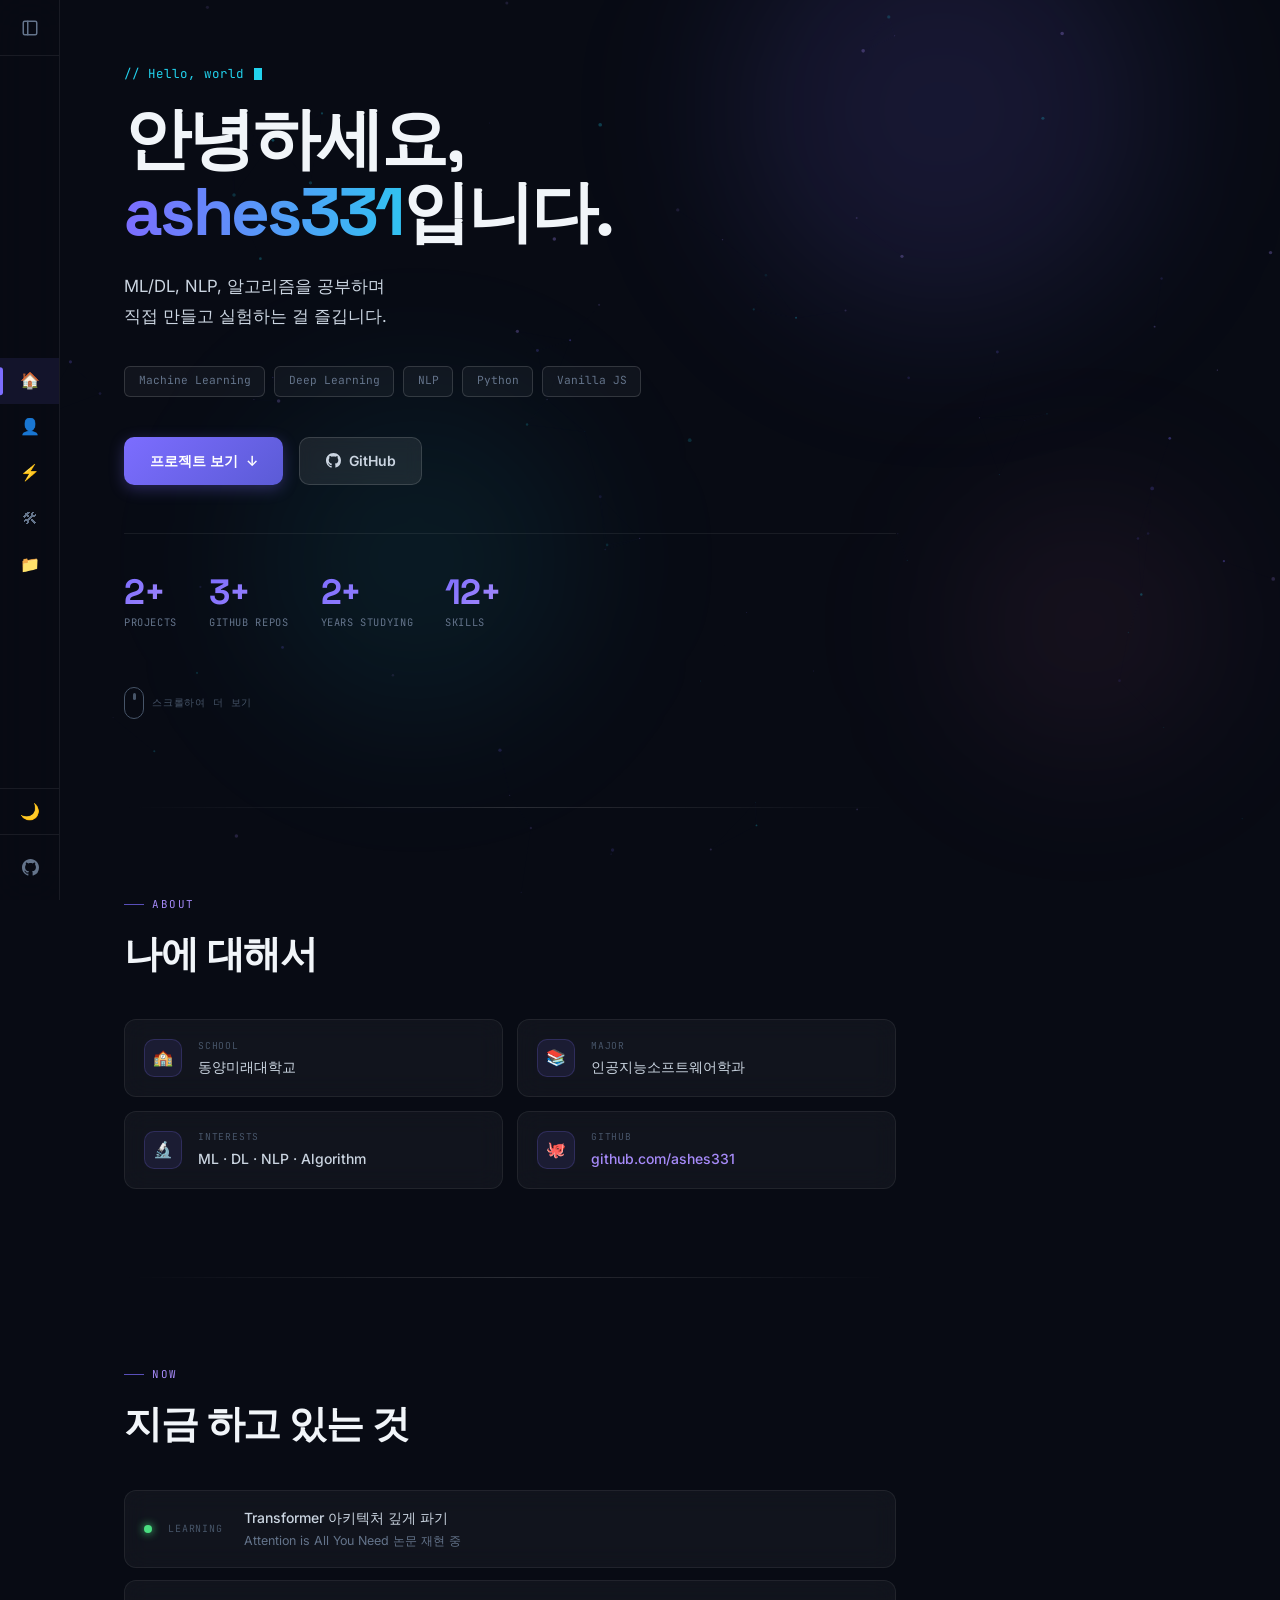
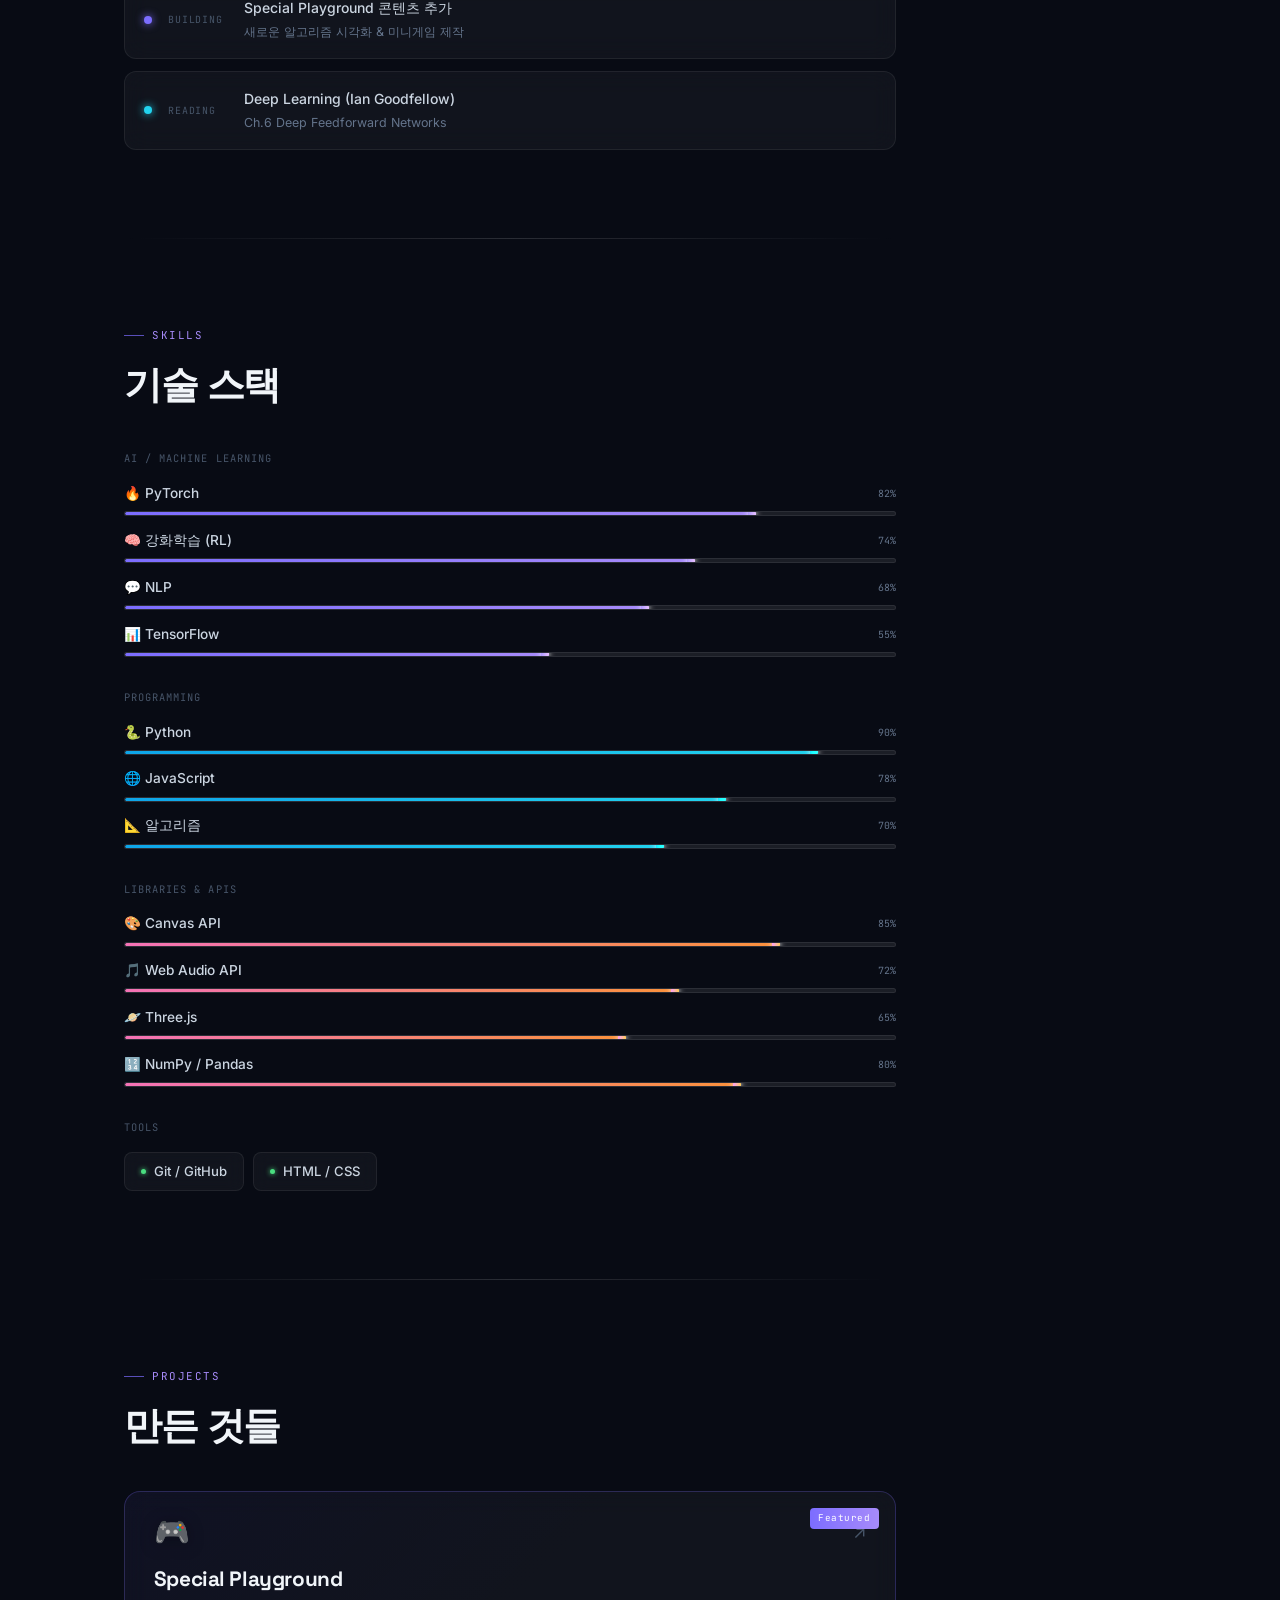
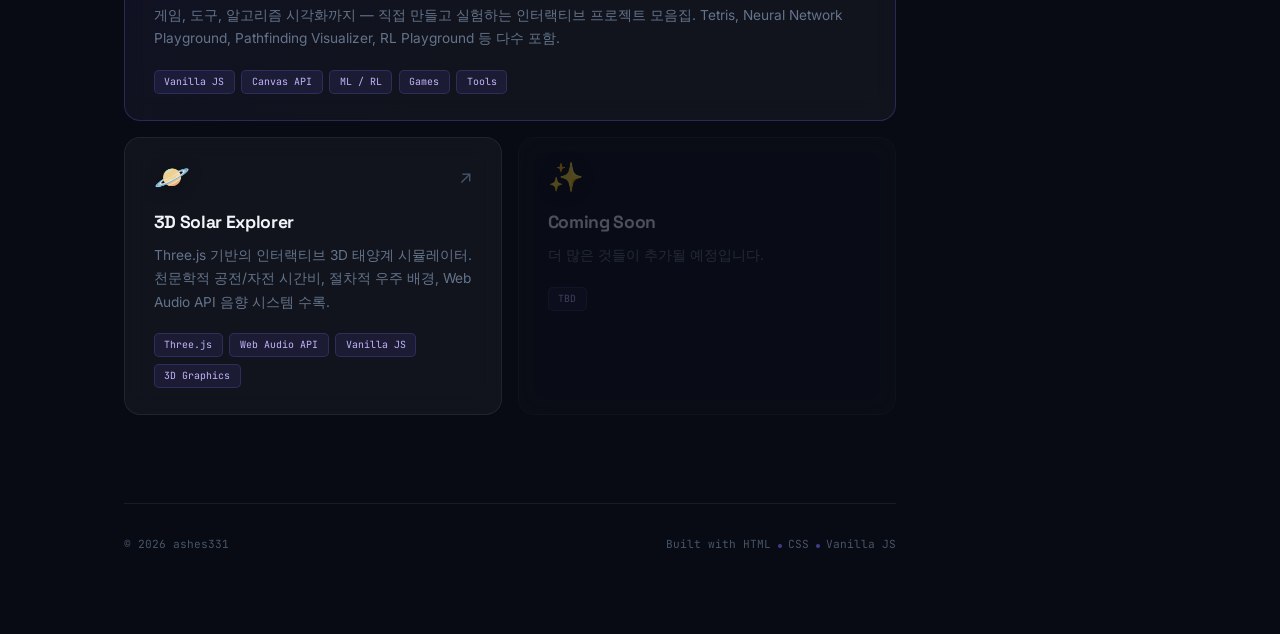
==== commit 398737ea: "Update index.html" ====
--- a/index.html
+++ b/index.html
@@ -806,13 +806,18 @@
   </section>
 
   <footer class="fade-up">
-    <p>© 2025 ashes331</p>
+    <p>© <span id="copyright-year">2025</span> ashes331</p>
     <p>Built with HTML<span class="footer-dot"></span>CSS<span class="footer-dot"></span>Vanilla JS</p>
   </footer>
 
 </main>
 
 <script>
+/* ══════════════════════════════
+   COPYRIGHT YEAR (자동 갱신)
+══════════════════════════════ */
+document.getElementById('copyright-year').textContent = new Date().getFullYear();
+
 /* ══════════════════════════════
    THEME TOGGLE
 ══════════════════════════════ */
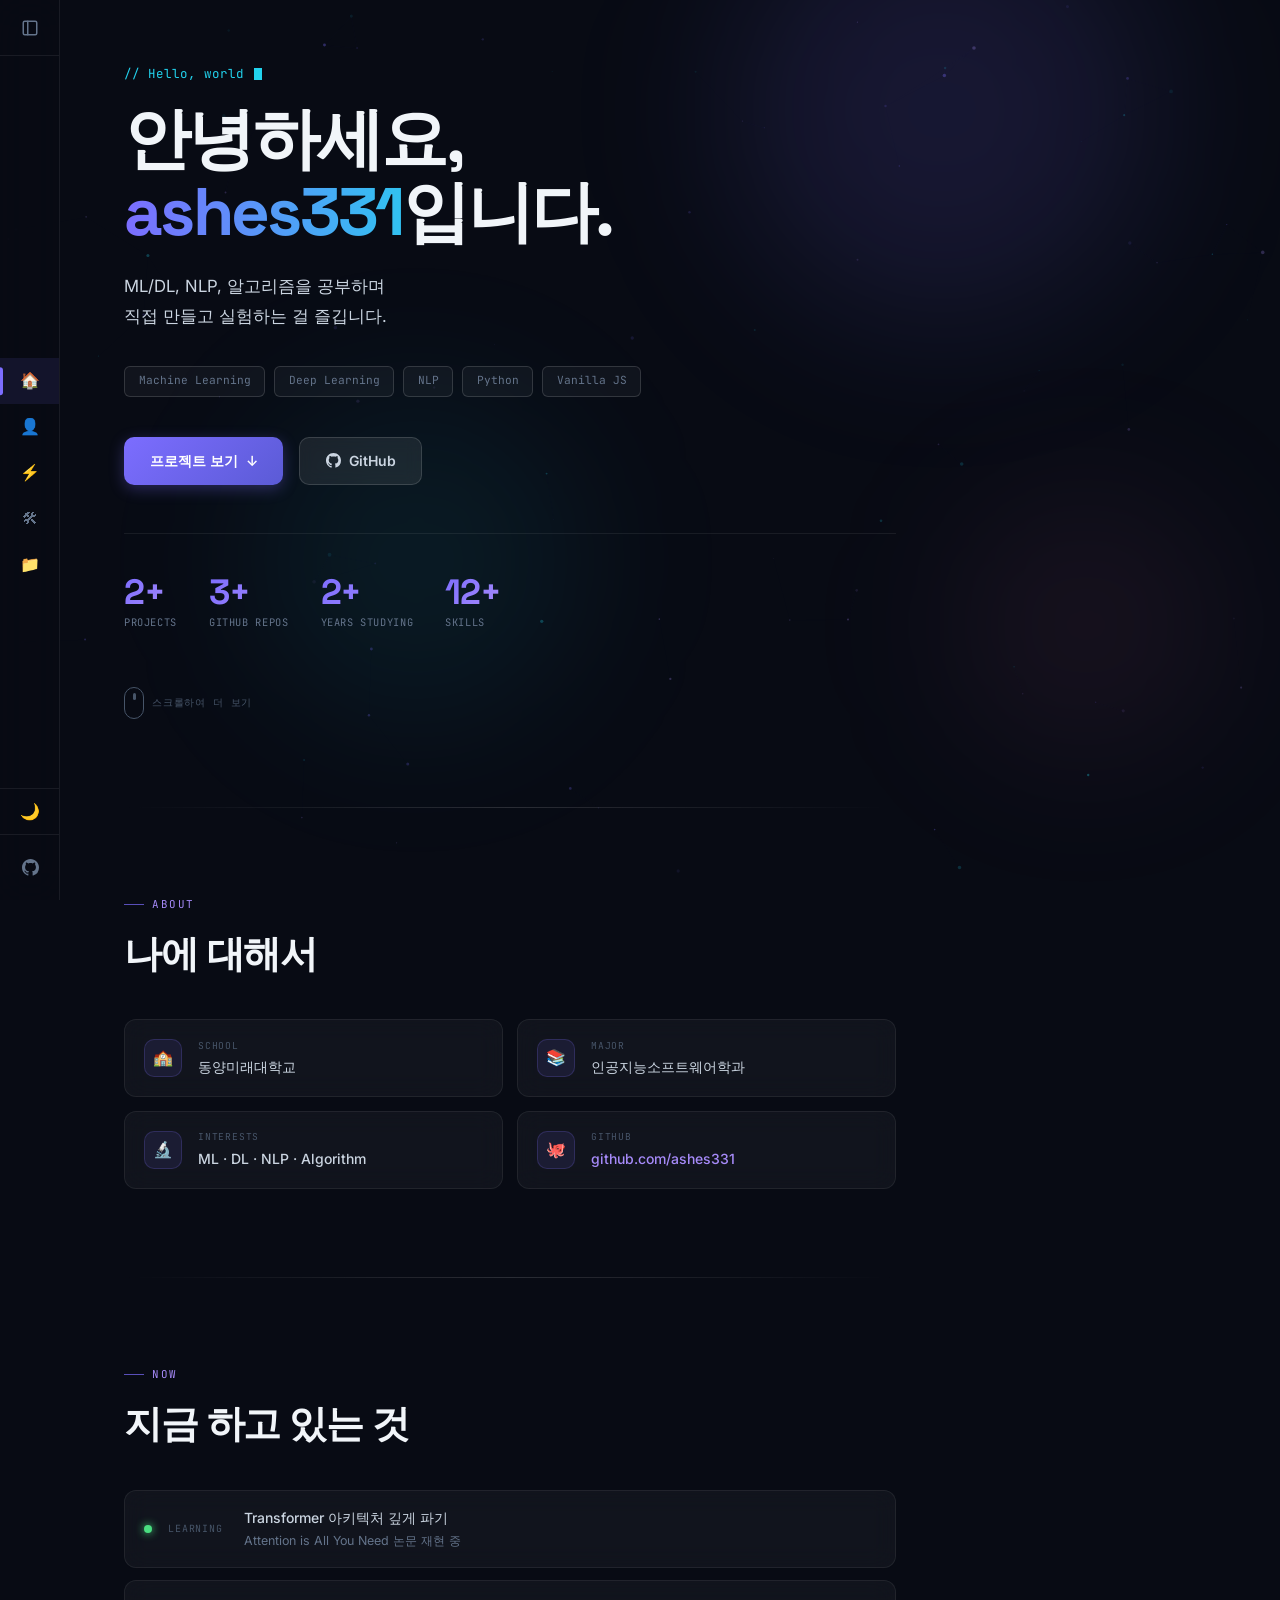
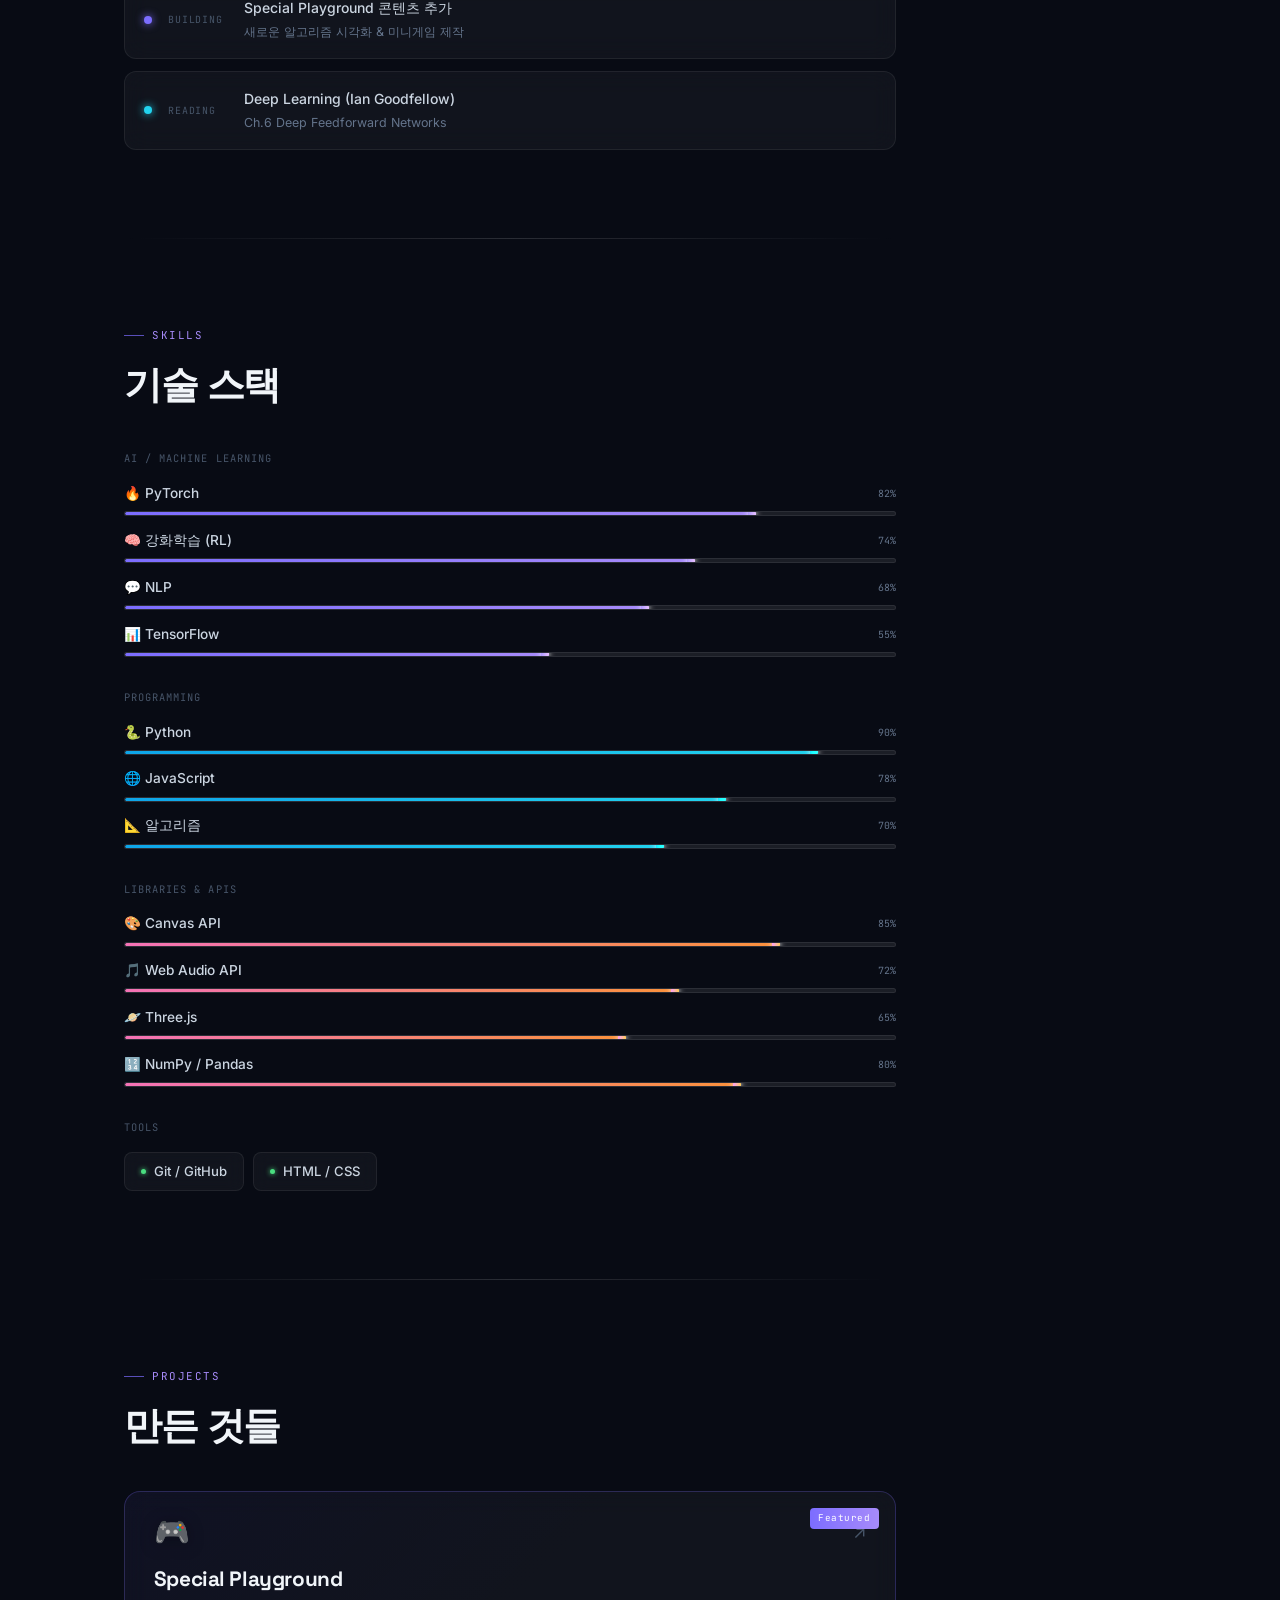
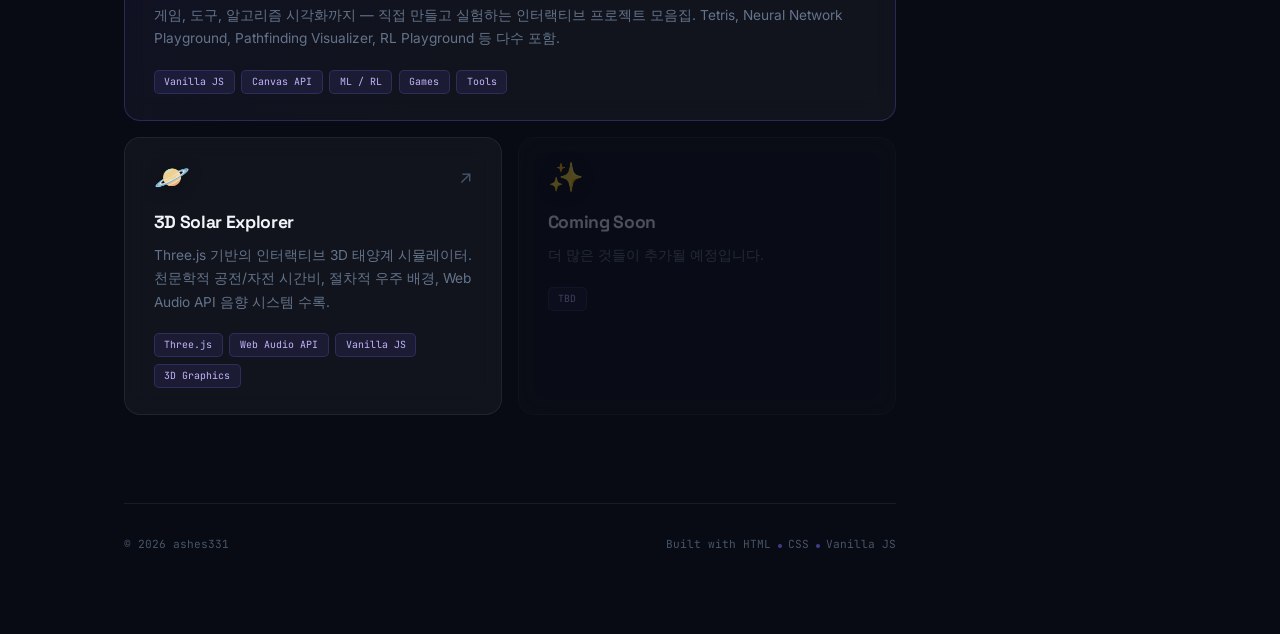
==== commit 9d595be5: "Update index.html" ====
--- a/index.html
+++ b/index.html
@@ -616,7 +616,7 @@
     <!-- 카운터 -->
     <div class="counters fade-up">
       <div class="counter-item">
-        <span class="counter-num" data-target="2">0</span>
+        <span class="counter-num" id="counter-projects" data-target="2">0</span>
         <span class="counter-label">Projects</span>
       </div>
       <div class="counter-item">
@@ -771,38 +771,13 @@
   <hr class="divider fade-up">
 
   <!-- ── PROJECTS ── -->
+  <!-- 카드 마크업은 하단 스크립트의 projects 배열로부터 자동 생성됩니다.
+       새 프로젝트를 추가하려면 그 배열에 객체만 추가하면 됩니다. -->
   <section id="projects" class="section">
     <p class="section-eyebrow fade-up">Projects</p>
     <h2 class="section-title fade-up">만든 것들</h2>
-    <div class="projects-grid fade-up">
-      <a class="project-card featured" href="https://ashes331.github.io/Special-Playground/" target="_blank" rel="noopener">
-        <span class="featured-badge">Featured</span>
-        <div class="card-top"><span class="card-emoji">🎮</span><span class="card-arrow">↗</span></div>
-        <div class="card-title">Special Playground</div>
-        <p class="card-desc">게임, 도구, 알고리즘 시각화까지 — 직접 만들고 실험하는 인터랙티브 프로젝트 모음집. Tetris, Neural Network Playground, Pathfinding Visualizer, RL Playground 등 다수 포함.</p>
-        <div class="card-tags">
-          <span class="card-tag">Vanilla JS</span><span class="card-tag">Canvas API</span>
-          <span class="card-tag">ML / RL</span><span class="card-tag">Games</span><span class="card-tag">Tools</span>
-        </div>
-      </a>
-    </div>
-    <div class="projects-grid two-col fade-up" style="margin-top:1rem;">
-      <a class="project-card" href="./solar-explorer/index.html" target="_blank" rel="noopener">
-        <div class="card-top"><span class="card-emoji">🪐</span><span class="card-arrow">↗</span></div>
-        <div class="card-title">3D Solar Explorer</div>
-        <p class="card-desc">Three.js 기반의 인터랙티브 3D 태양계 시뮬레이터. 천문학적 공전/자전 시간비, 절차적 우주 배경, Web Audio API 음향 시스템 수록.</p>
-        <div class="card-tags">
-          <span class="card-tag">Three.js</span><span class="card-tag">Web Audio API</span>
-          <span class="card-tag">Vanilla JS</span><span class="card-tag">3D Graphics</span>
-        </div>
-      </a>
-      <div class="project-card placeholder">
-        <div class="card-top"><span class="card-emoji">✨</span></div>
-        <div class="card-title">Coming Soon</div>
-        <p class="card-desc">더 많은 것들이 추가될 예정입니다.</p>
-        <div class="card-tags"><span class="card-tag">TBD</span></div>
-      </div>
-    </div>
+    <div class="projects-grid fade-up" id="featured-projects"></div>
+    <div class="projects-grid two-col fade-up" id="other-projects" style="margin-top:1rem;"></div>
   </section>
 
   <footer class="fade-up">
@@ -813,6 +788,59 @@
 </main>
 
 <script>
+/* ══════════════════════════════
+   PROJECTS DATA
+   새 프로젝트를 추가하려면 아래 배열에 객체 하나만 추가하면 됩니다.
+   (README.md의 프로젝트 테이블은 별도 파일이라 수동으로 함께 업데이트해주세요.)
+══════════════════════════════ */
+const projects = [
+  {
+    emoji: "🎮",
+    title: "Special Playground",
+    desc: "게임, 도구, 알고리즘 시각화까지 — 직접 만들고 실험하는 인터랙티브 프로젝트 모음집. Tetris, Neural Network Playground, Pathfinding Visualizer, RL Playground 등 다수 포함.",
+    tags: ["Vanilla JS", "Canvas API", "ML / RL", "Games", "Tools"],
+    link: "https://ashes331.github.io/Special-Playground/",
+    featured: true
+  },
+  {
+    emoji: "🪐",
+    title: "3D Solar Explorer",
+    desc: "Three.js 기반의 인터랙티브 3D 태양계 시뮬레이터. 천문학적 공전/자전 시간비, 절차적 우주 배경, Web Audio API 음향 시스템 수록.",
+    tags: ["Three.js", "Web Audio API", "Vanilla JS", "3D Graphics"],
+    link: "./solar-explorer/index.html",
+    featured: false
+  }
+];
+
+function renderProjectCard(p) {
+  const tagsHtml = p.tags.map(t => `<span class="card-tag">${t}</span>`).join('');
+  return `
+    <a class="project-card${p.featured ? ' featured' : ''}" href="${p.link}" target="_blank" rel="noopener">
+      ${p.featured ? '<span class="featured-badge">Featured</span>' : ''}
+      <div class="card-top"><span class="card-emoji">${p.emoji}</span><span class="card-arrow">↗</span></div>
+      <div class="card-title">${p.title}</div>
+      <p class="card-desc">${p.desc}</p>
+      <div class="card-tags">${tagsHtml}</div>
+    </a>`;
+}
+
+const comingSoonCard = `
+  <div class="project-card placeholder">
+    <div class="card-top"><span class="card-emoji">✨</span></div>
+    <div class="card-title">Coming Soon</div>
+    <p class="card-desc">더 많은 것들이 추가될 예정입니다.</p>
+    <div class="card-tags"><span class="card-tag">TBD</span></div>
+  </div>`;
+
+const featuredProjects = projects.filter(p => p.featured);
+const otherProjects = projects.filter(p => !p.featured);
+
+document.getElementById('featured-projects').innerHTML = featuredProjects.map(renderProjectCard).join('');
+document.getElementById('other-projects').innerHTML = otherProjects.map(renderProjectCard).join('') + comingSoonCard;
+
+// Hero 섹션의 "Projects" 카운터를 배열 길이에 맞춰 자동 갱신
+document.getElementById('counter-projects').dataset.target = projects.length;
+
 /* ══════════════════════════════
    COPYRIGHT YEAR (자동 갱신)
 ══════════════════════════════ */
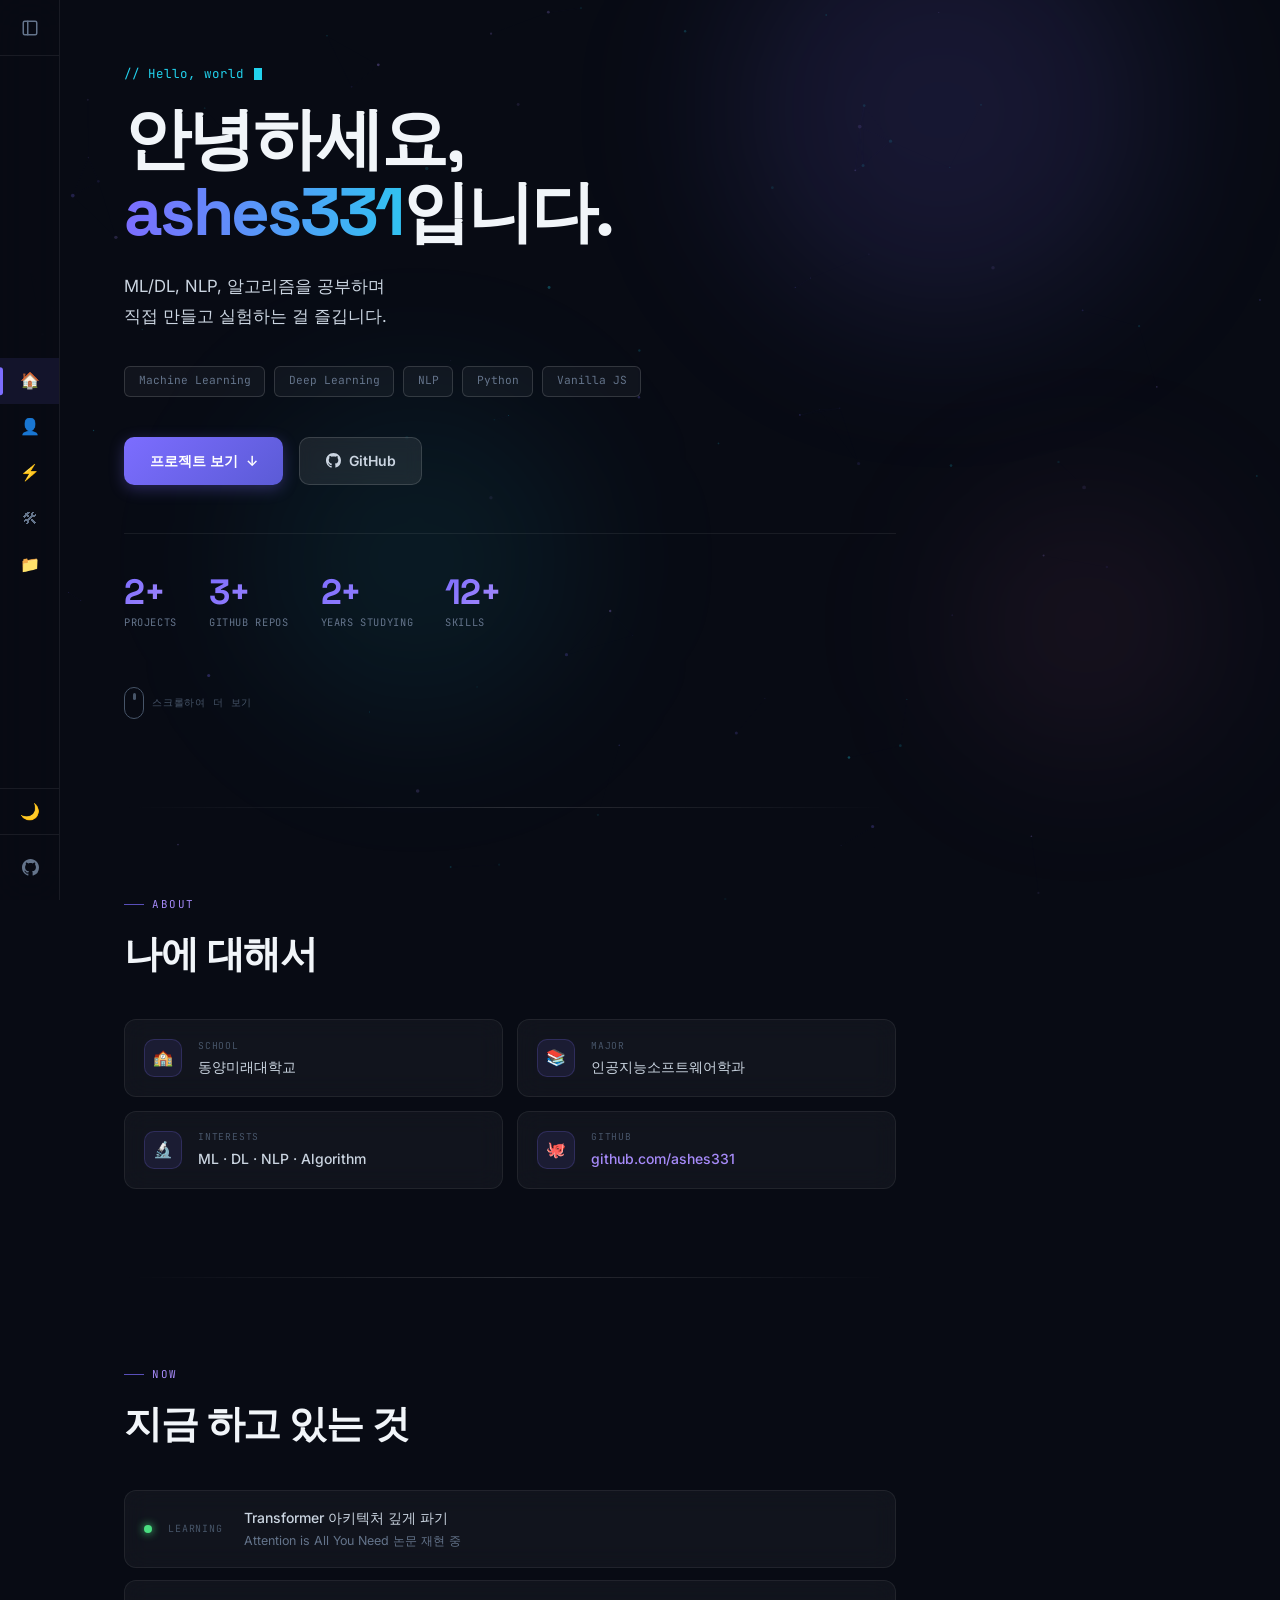
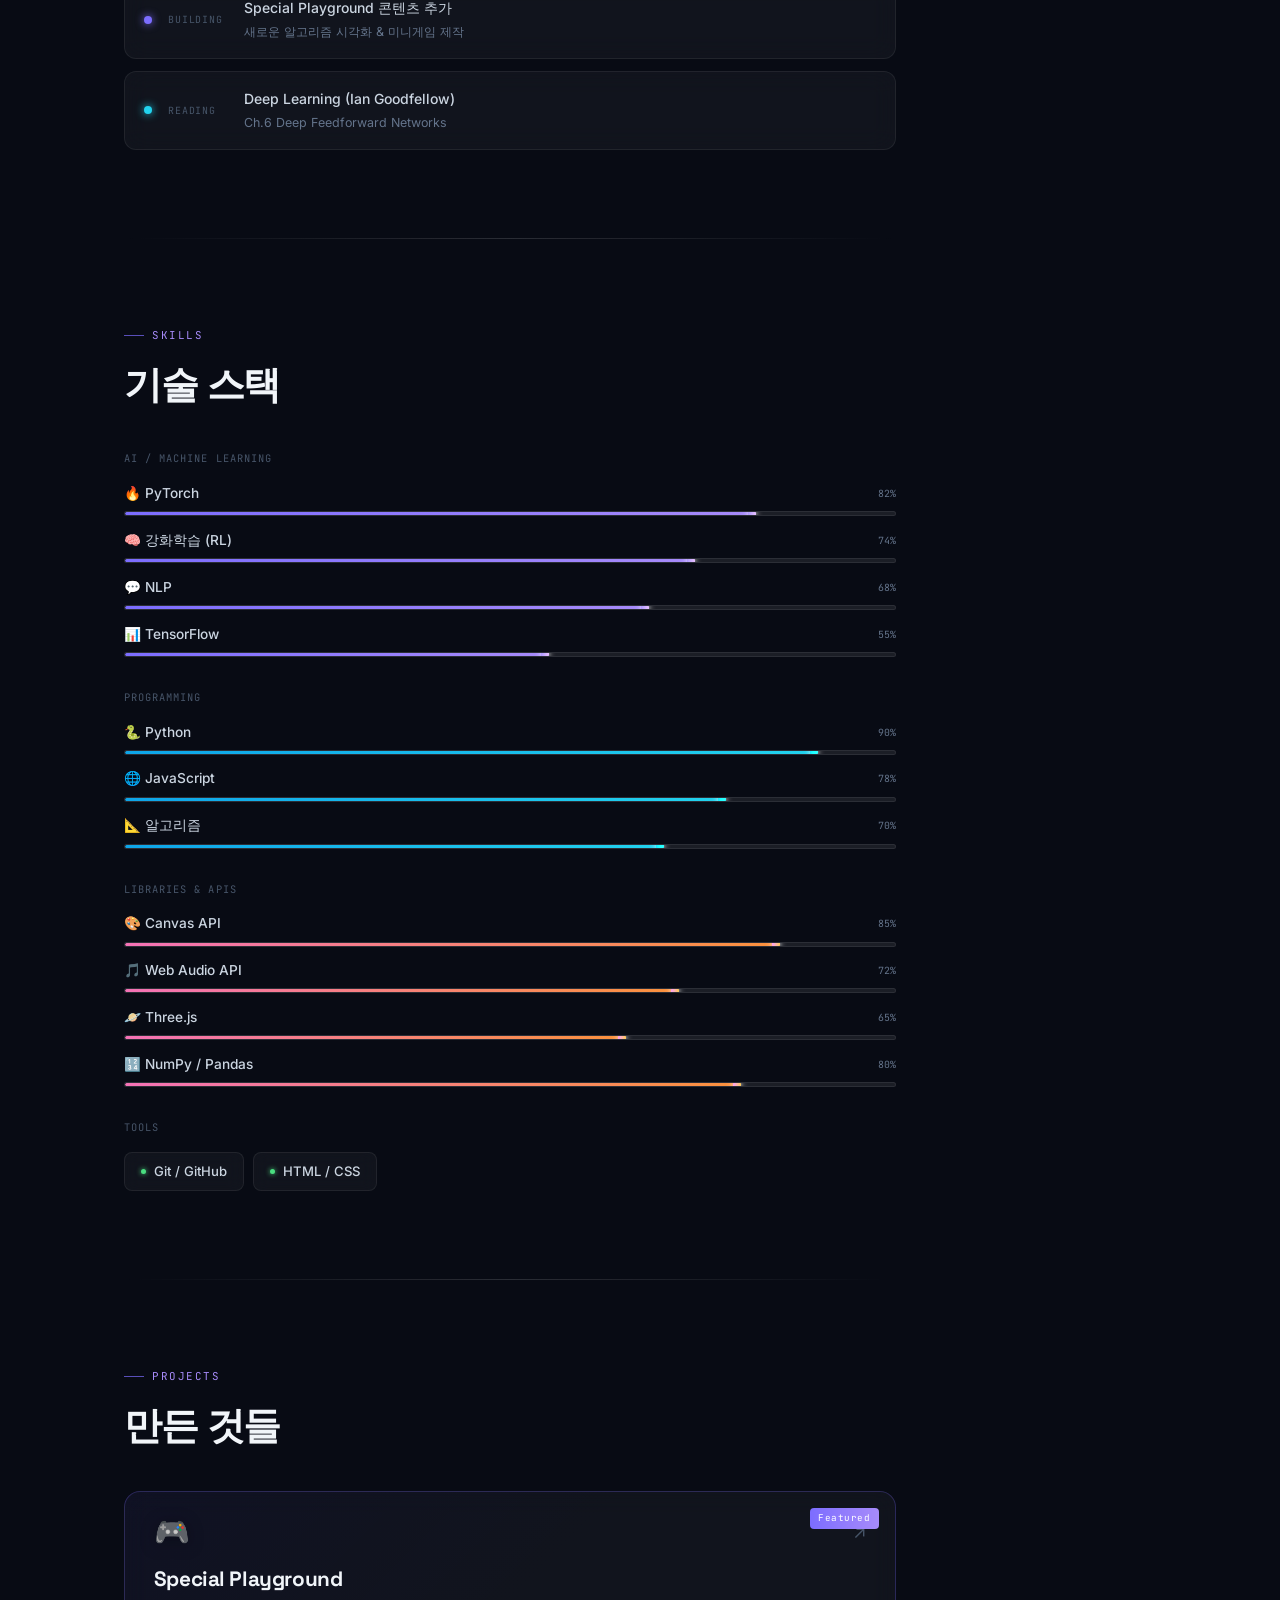
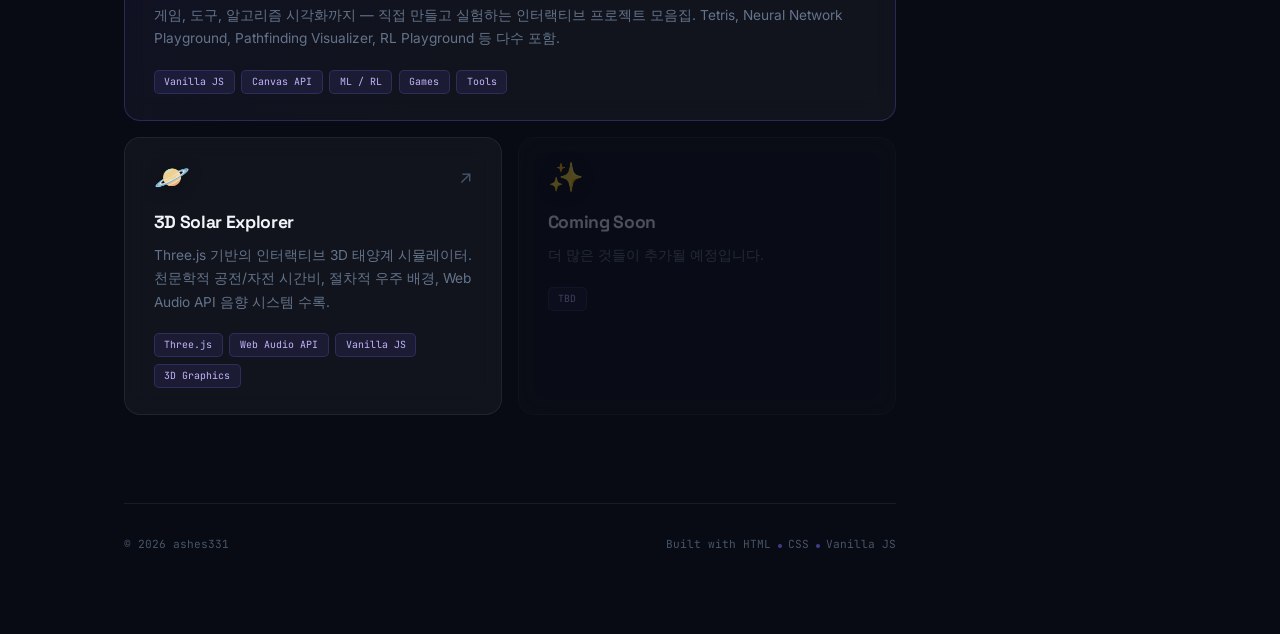
==== commit c1ee9692: "Add files via upload" ====
--- a/index.html
+++ b/index.html
@@ -20,503 +20,7 @@
   <link rel="preconnect" href="https://fonts.gstatic.com" crossorigin />
   <link href="https://fonts.googleapis.com/css2?family=Space+Grotesk:wght@300;400;500;600;700&family=Inter:wght@300;400;500;600;700&family=JetBrains+Mono:wght@400;500;600&display=swap" rel="stylesheet" />
 
-  <style>
-    *, *::before, *::after { box-sizing: border-box; margin: 0; padding: 0; }
-
-    /* ══════════════════════════
-       THEME TOKENS
-    ══════════════════════════ */
-    :root {
-      --accent:      #7c6dff;
-      --accent2:     #a78bfa;
-      --accent3:     #c4b5fd;
-      --accent-glow: rgba(124,109,255,0.35);
-      --teal:        #22d3ee;
-      --pink:        #f472b6;
-      --ease:        cubic-bezier(0.4, 0, 0.2, 1);
-      --spring:      cubic-bezier(0.34, 1.56, 0.64, 1);
-      --sb-slim:     60px;
-      --sb-wide:     270px;
-    }
-
-    /* DARK (default) */
-    [data-theme="dark"] {
-      --bg:          #080b14;
-      --bg2:         #0d1120;
-      --surface:     rgba(255,255,255,0.04);
-      --surface2:    rgba(255,255,255,0.08);
-      --surface3:    rgba(255,255,255,0.13);
-      --border:      rgba(255,255,255,0.07);
-      --border2:     rgba(255,255,255,0.14);
-      --border3:     rgba(255,255,255,0.22);
-      --accent-bg:   rgba(124,109,255,0.10);
-      --text:        #f1f5f9;
-      --text2:       #cbd5e1;
-      --muted:       #64748b;
-      --dim:         #475569;
-      --sb-bg:       rgba(8,11,20,0.88);
-      --orb1-c:      rgba(124,109,255,0.13);
-      --orb2-c:      rgba(34,211,238,0.08);
-      --orb3-c:      rgba(244,114,182,0.07);
-      --canvas-op:   0.55;
-      --card-shadow: 0 20px 50px rgba(0,0,0,0.4);
-    }
-
-    /* LIGHT */
-    [data-theme="light"] {
-      --bg:          #f4f6fb;
-      --bg2:         #ffffff;
-      --surface:     rgba(255,255,255,0.75);
-      --surface2:    rgba(255,255,255,0.90);
-      --surface3:    rgba(255,255,255,1);
-      --border:      rgba(100,116,139,0.14);
-      --border2:     rgba(100,116,139,0.24);
-      --border3:     rgba(100,116,139,0.38);
-      --accent-bg:   rgba(124,109,255,0.08);
-      --text:        #0f172a;
-      --text2:       #1e293b;
-      --muted:       #64748b;
-      --dim:         #94a3b8;
-      --sb-bg:       rgba(244,246,251,0.92);
-      --orb1-c:      rgba(124,109,255,0.08);
-      --orb2-c:      rgba(34,211,238,0.06);
-      --orb3-c:      rgba(244,114,182,0.06);
-      --canvas-op:   0.25;
-      --card-shadow: 0 8px 30px rgba(100,116,139,0.12);
-    }
-
-    html { scroll-behavior: smooth; }
-
-    body {
-      background: var(--bg);
-      color: var(--text);
-      font-family: 'Inter', sans-serif;
-      line-height: 1.6;
-      display: flex;
-      min-height: 100vh;
-      overflow-x: hidden;
-      transition: background 0.35s var(--ease), color 0.35s var(--ease);
-    }
-
-    /* ══ CANVAS ══ */
-    #bg-canvas {
-      position: fixed;
-      inset: 0;
-      pointer-events: none;
-      z-index: 0;
-      opacity: var(--canvas-op);
-      transition: opacity 0.4s;
-    }
-
-    /* ══ ORBS ══ */
-    .orb {
-      position: fixed;
-      border-radius: 50%;
-      filter: blur(80px);
-      pointer-events: none;
-      z-index: 0;
-      animation: orb-float 10s ease-in-out infinite;
-      transition: background 0.4s;
-    }
-    .orb-1 { width:420px; height:420px; background:var(--orb1-c); top:-100px; right:10%; }
-    .orb-2 { width:320px; height:320px; background:var(--orb2-c); bottom:20%; left:20%; animation-delay:-5s; }
-    .orb-3 { width:260px; height:260px; background:var(--orb3-c); top:55%; right:5%; animation-delay:-3s; }
-    @keyframes orb-float {
-      0%,100% { transform:translateY(0) scale(1); }
-      33%      { transform:translateY(-30px) scale(1.05); }
-      66%      { transform:translateY(20px) scale(0.96); }
-    }
-
-    /* ══════════════════════════
-       SIDEBAR
-    ══════════════════════════ */
-    .sidebar {
-      width: var(--sb-slim);
-      min-height: 100vh;
-      background: var(--sb-bg);
-      backdrop-filter: blur(20px);
-      -webkit-backdrop-filter: blur(20px);
-      border-right: 1px solid var(--border);
-      display: flex;
-      flex-direction: column;
-      align-items: center;
-      position: sticky;
-      top: 0;
-      height: 100vh;
-      overflow: hidden;
-      flex-shrink: 0;
-      transition: width 0.32s var(--ease), background 0.35s var(--ease), border-color 0.35s var(--ease);
-      z-index: 200;
-    }
-    .sidebar.expanded { width: var(--sb-wide); align-items: stretch; }
-
-    .sb-toggle {
-      width: 100%;
-      height: 56px;
-      display: flex;
-      align-items: center;
-      justify-content: center;
-      background: none;
-      border: none;
-      border-bottom: 1px solid var(--border);
-      cursor: pointer;
-      color: var(--muted);
-      transition: color 0.18s, background 0.18s;
-      flex-shrink: 0;
-    }
-    .sidebar.expanded .sb-toggle { justify-content: flex-end; padding-right: 1rem; }
-    .sb-toggle:hover { background: var(--accent-bg); color: var(--accent2); }
-    .sb-toggle svg { transition: transform 0.32s var(--ease); }
-    .sidebar.expanded .sb-toggle svg { transform: scaleX(-1); }
-
-    /* PROFILE */
-    .profile {
-      display: flex; flex-direction: column; align-items: center;
-      text-align: center; padding: 1.6rem 1.2rem 1.4rem;
-      border-bottom: 1px solid var(--border);
-      overflow: hidden; opacity: 0; pointer-events: none;
-      transition: opacity 0.2s; width: var(--sb-wide); flex-shrink: 0;
-    }
-    .sidebar.expanded .profile { opacity: 1; pointer-events: auto; transition: opacity 0.28s 0.1s; }
-
-    .avatar { position: relative; width: 64px; height: 64px; border-radius: 50%; margin-bottom: 1rem; flex-shrink: 0; }
-    .avatar-inner {
-      width: 100%; height: 100%; border-radius: 50%;
-      background: linear-gradient(135deg, var(--accent) 0%, var(--teal) 100%);
-      display: flex; align-items: center; justify-content: center;
-      font-family: 'Space Grotesk', sans-serif; font-size: 1rem; font-weight: 700; color: #fff;
-      position: relative; z-index: 1;
-    }
-    .avatar::after {
-      content: ''; position: absolute; inset: -3px; border-radius: 50%;
-      background: conic-gradient(var(--accent), var(--teal), var(--pink), var(--accent));
-      z-index: 0; animation: rotate-border 4s linear infinite;
-      mask: radial-gradient(circle at 50% 50%, transparent 48%, black 49%);
-      -webkit-mask: radial-gradient(circle at 50% 50%, transparent 48%, black 49%);
-    }
-    @keyframes rotate-border { from{transform:rotate(0deg)} to{transform:rotate(360deg)} }
-
-    .profile-name { font-family:'Space Grotesk',sans-serif; font-size:1rem; font-weight:700; color:var(--text); letter-spacing:-0.02em; margin-bottom:0.25rem; }
-    .profile-role { font-size:0.72rem; color:var(--muted); line-height:1.6; }
-    .profile-badges { display:flex; flex-wrap:wrap; gap:0.35rem; justify-content:center; margin-top:0.85rem; }
-    .badge { font-family:'JetBrains Mono',monospace; font-size:0.6rem; padding:0.2rem 0.55rem; border-radius:999px; background:var(--accent-bg); color:var(--accent3); border:1px solid rgba(124,109,255,0.25); }
-    .status-dot { display:inline-flex; align-items:center; gap:0.4rem; margin-top:0.75rem; font-family:'JetBrains Mono',monospace; font-size:0.6rem; color:#4ade80; }
-    .status-dot::before { content:''; width:6px; height:6px; border-radius:50%; background:#4ade80; box-shadow:0 0 6px #4ade80; animation:pulse-green 2s ease-in-out infinite; }
-    @keyframes pulse-green { 0%,100%{opacity:1} 50%{opacity:0.4} }
-
-    /* NAV */
-    .nav-section { width:100%; flex:1; overflow-y:auto; overflow-x:hidden; padding:0.85rem 0; scrollbar-width:none; }
-    .nav-section::-webkit-scrollbar { display:none; }
-    .nav-section-label { font-family:'JetBrains Mono',monospace; font-size:0.58rem; color:var(--dim); text-transform:uppercase; letter-spacing:0.12em; padding:0.5rem 1rem 0.35rem; white-space:nowrap; opacity:0; transition:opacity 0.15s; }
-    .sidebar.expanded .nav-section-label { opacity:1; transition:opacity 0.22s 0.12s; }
-    .nav-links { list-style:none; }
-    .nav-links li a {
-      display:flex; align-items:center; gap:0.8rem; height:46px; padding:0 0.85rem;
-      color:var(--muted); text-decoration:none; font-size:0.875rem; font-weight:500;
-      transition:background 0.18s, color 0.18s; white-space:nowrap; overflow:hidden; position:relative;
-    }
-    .sidebar:not(.expanded) .nav-links li a { justify-content:center; padding:0; width:var(--sb-slim); gap:0; }
-    .sidebar:not(.expanded) .nav-links li a .nav-icon { width:var(--sb-slim); display:flex; align-items:center; justify-content:center; }
-    .nav-links li a::before {
-      content:''; position:absolute; left:0; top:50%; transform:translateY(-50%) scaleY(0);
-      width:3px; height:60%; border-radius:0 4px 4px 0; background:var(--accent); transition:transform 0.2s var(--spring);
-    }
-    .nav-links li a:hover, .nav-links li a.active { background:var(--accent-bg); color:var(--accent2); }
-    .nav-links li a.active::before { transform:translateY(-50%) scaleY(1); }
-    .nav-icon { font-size:1rem; flex-shrink:0; text-align:center; }
-    .nav-label { opacity:0; width:0; overflow:hidden; transition:opacity 0.15s, width 0.32s var(--ease); pointer-events:none; flex-shrink:0; }
-    .sidebar.expanded .nav-label { opacity:1; width:auto; overflow:visible; transition:opacity 0.22s 0.1s, width 0.32s var(--ease); }
-
-    /* 툴팁 */
-    .sidebar:not(.expanded) .nav-links li a::after {
-      content:attr(data-tip); position:absolute; left:calc(var(--sb-slim) + 10px);
-      background:var(--bg2); color:var(--text2); font-size:0.75rem; padding:0.3rem 0.7rem;
-      border-radius:7px; border:1px solid var(--border2); white-space:nowrap;
-      opacity:0; pointer-events:none; transition:opacity 0.15s; z-index:300;
-    }
-    .sidebar:not(.expanded) .nav-links li a:hover::after { opacity:1; }
-
-    /* THEME TOGGLE in sidebar */
-    .sb-theme-btn {
-      width:100%; height:46px; display:flex; align-items:center; gap:0.8rem;
-      padding:0 0.85rem; background:none; border:none; border-top:1px solid var(--border);
-      cursor:pointer; color:var(--muted); font-size:0.875rem; font-family:'Inter',sans-serif;
-      font-weight:500; transition:background 0.18s, color 0.18s; white-space:nowrap; overflow:hidden;
-    }
-    .sidebar:not(.expanded) .sb-theme-btn { justify-content:center; padding:0; width:var(--sb-slim); gap:0; }
-    .sidebar:not(.expanded) .sb-theme-btn .nav-icon { width:var(--sb-slim); display:flex; align-items:center; justify-content:center; }
-    .sb-theme-btn:hover { background:var(--accent-bg); color:var(--accent2); }
-    .sb-theme-btn .nav-label { opacity:0; width:0; overflow:hidden; transition:opacity 0.15s, width 0.32s var(--ease); pointer-events:none; flex-shrink:0; }
-    .sidebar.expanded .sb-theme-btn .nav-label { opacity:1; width:auto; overflow:visible; transition:opacity 0.22s 0.1s, width 0.32s var(--ease); }
-
-    /* FOOTER */
-    .sb-footer { width:100%; border-top:1px solid var(--border); padding:0.6rem 0; flex-shrink:0; }
-    .sb-footer a {
-      display:flex; align-items:center; gap:0.8rem; height:46px; padding:0 0.85rem;
-      color:var(--muted); text-decoration:none; font-size:0.82rem; font-weight:500;
-      white-space:nowrap; overflow:hidden; transition:background 0.18s, color 0.18s; position:relative;
-    }
-    .sidebar:not(.expanded) .sb-footer a { justify-content:center; padding:0; width:var(--sb-slim); gap:0; }
-    .sidebar:not(.expanded) .sb-footer a .nav-icon { width:var(--sb-slim); display:flex; align-items:center; justify-content:center; }
-    .sb-footer a:hover { background:var(--accent-bg); color:var(--accent2); }
-    .sb-footer .nav-label { opacity:0; width:0; overflow:hidden; flex-shrink:0; transition:opacity 0.15s, width 0.32s var(--ease); }
-    .sidebar.expanded .sb-footer .nav-label { opacity:1; width:auto; overflow:visible; transition:opacity 0.22s 0.1s, width 0.32s var(--ease); }
-    .sidebar:not(.expanded) .sb-footer a::after {
-      content:attr(data-tip); position:absolute; left:calc(var(--sb-slim) + 10px);
-      background:var(--bg2); color:var(--text2); font-size:0.75rem; padding:0.3rem 0.7rem;
-      border-radius:7px; border:1px solid var(--border2); white-space:nowrap;
-      opacity:0; pointer-events:none; transition:opacity 0.15s; z-index:300;
-    }
-    .sidebar:not(.expanded) .sb-footer a:hover::after { opacity:1; }
-
-    /* ══════════════════════════
-       MOBILE BOTTOM NAV
-    ══════════════════════════ */
-    .mobile-nav {
-      display: none;
-      position: fixed;
-      bottom: 0; left: 0; right: 0;
-      height: 64px;
-      background: var(--sb-bg);
-      backdrop-filter: blur(20px);
-      -webkit-backdrop-filter: blur(20px);
-      border-top: 1px solid var(--border);
-      z-index: 300;
-      transition: background 0.35s var(--ease);
-    }
-    .mobile-nav-inner {
-      height: 100%;
-      display: flex;
-      align-items: center;
-      justify-content: space-around;
-      max-width: 480px;
-      margin: 0 auto;
-      padding: 0 0.5rem;
-    }
-    .mobile-nav-btn {
-      display: flex;
-      flex-direction: column;
-      align-items: center;
-      gap: 0.22rem;
-      padding: 0.5rem 1rem;
-      background: none;
-      border: none;
-      cursor: pointer;
-      color: var(--muted);
-      font-family: 'JetBrains Mono', monospace;
-      font-size: 0.55rem;
-      letter-spacing: 0.04em;
-      text-decoration: none;
-      transition: color 0.18s;
-      border-radius: 10px;
-    }
-    .mobile-nav-btn .m-icon { font-size: 1.25rem; line-height: 1; }
-    .mobile-nav-btn:hover, .mobile-nav-btn.active { color: var(--accent2); }
-    .mobile-nav-btn.theme-btn { font-size: 1.25rem; }
-
-    /* ══════════════════════════
-       MAIN
-    ══════════════════════════ */
-    .main {
-      flex: 1; min-width: 0;
-      padding: 4rem 4rem 5rem;
-      max-width: 900px;
-      position: relative; z-index: 1;
-    }
-    .section { margin-bottom: 5.5rem; }
-
-    .section-eyebrow {
-      font-family: 'JetBrains Mono', monospace; font-size: 0.68rem;
-      color: var(--accent2); letter-spacing: 0.14em; text-transform: uppercase;
-      margin-bottom: 0.6rem; display: flex; align-items: center; gap: 0.5rem;
-    }
-    .section-eyebrow::before { content:''; display:inline-block; width:20px; height:1px; background:var(--accent); opacity:0.7; }
-
-    .section-title {
-      font-family: 'Space Grotesk', sans-serif;
-      font-size: clamp(1.7rem, 3.5vw, 2.4rem);
-      font-weight: 700; letter-spacing: -0.03em; color: var(--text); margin-bottom: 2.2rem;
-    }
-
-    /* ══ HERO ══ */
-    .hero-greeting {
-      font-family: 'JetBrains Mono', monospace; font-size: 0.78rem;
-      color: var(--teal); letter-spacing: 0.08em; margin-bottom: 1.2rem;
-      display: flex; align-items: center; gap: 0.6rem;
-    }
-    .hero-greeting .cursor { display:inline-block; width:8px; height:1em; background:var(--teal); animation:blink 1s step-end infinite; vertical-align:middle; }
-    @keyframes blink { 0%,100%{opacity:1} 50%{opacity:0} }
-
-    .hero-title { font-family:'Space Grotesk',sans-serif; font-size:clamp(2.4rem,6vw,4.2rem); font-weight:700; line-height:1.08; letter-spacing:-0.04em; color:var(--text); margin-bottom:1.4rem; }
-    .hero-title .line2 { display:block; }
-    .hero-title .accent {
-      background: linear-gradient(90deg, var(--accent) 0%, var(--teal) 60%, var(--accent2) 100%);
-      -webkit-background-clip:text; -webkit-text-fill-color:transparent; background-clip:text;
-      background-size:200% auto; animation:gradient-shift 6s ease infinite;
-    }
-    @keyframes gradient-shift { 0%{background-position:0% center} 50%{background-position:100% center} 100%{background-position:0% center} }
-
-    .hero-desc { font-size:1.05rem; color:var(--text2); max-width:500px; line-height:1.8; margin-bottom:2.2rem; }
-
-    .hero-tags { display:flex; flex-wrap:wrap; gap:0.55rem; margin-bottom:2.5rem; }
-    .tag { font-family:'JetBrains Mono',monospace; font-size:0.7rem; padding:0.32rem 0.85rem; border-radius:6px; border:1px solid var(--border2); color:var(--muted); background:var(--surface); transition:border-color 0.2s,color 0.2s,background 0.2s; cursor:default; }
-    .tag:hover { border-color:rgba(124,109,255,0.4); color:var(--accent3); background:var(--accent-bg); }
-
-    .hero-cta { display:flex; gap:1rem; flex-wrap:wrap; }
-
-    .btn { display:inline-flex; align-items:center; gap:0.5rem; padding:0.75rem 1.6rem; border-radius:10px; font-size:0.875rem; font-weight:600; text-decoration:none; transition:all 0.22s var(--spring); cursor:pointer; border:none; font-family:'Inter',sans-serif; position:relative; overflow:hidden; }
-    .btn-primary { background:linear-gradient(135deg,var(--accent) 0%,#5b5bd6 100%); color:#fff; box-shadow:0 4px 15px rgba(124,109,255,0.3); }
-    .btn-primary::before { content:''; position:absolute; inset:0; background:linear-gradient(135deg,var(--accent2) 0%,var(--accent) 100%); opacity:0; transition:opacity 0.22s; }
-    .btn-primary:hover { transform:translateY(-3px); box-shadow:0 8px 28px rgba(124,109,255,0.4); }
-    .btn-primary:hover::before { opacity:1; }
-    .btn-primary > * { position:relative; z-index:1; }
-    .btn-ghost { background:var(--surface2); color:var(--text2); border:1px solid var(--border2); backdrop-filter:blur(8px); }
-    .btn-ghost:hover { color:var(--text); border-color:var(--border3); transform:translateY(-3px); background:var(--surface3); }
-
-    /* 스크롤 유도 */
-    .scroll-hint { display:flex; align-items:center; gap:0.5rem; margin-top:3.5rem; font-family:'JetBrains Mono',monospace; font-size:0.65rem; color:var(--dim); letter-spacing:0.08em; }
-    .scroll-mouse { width:20px; height:32px; border:1.5px solid var(--dim); border-radius:10px; display:flex; justify-content:center; padding-top:5px; }
-    .scroll-mouse::before { content:''; width:3px; height:7px; background:var(--dim); border-radius:2px; animation:scroll-dot 1.8s ease-in-out infinite; }
-    @keyframes scroll-dot { 0%{transform:translateY(0);opacity:1} 80%{transform:translateY(10px);opacity:0} 100%{transform:translateY(0);opacity:0} }
-
-    /* ══ COUNTERS ══ */
-    .counters {
-      display: flex; gap: 2rem; flex-wrap: wrap;
-      margin-top: 3rem; padding-top: 2.5rem;
-      border-top: 1px solid var(--border);
-    }
-    .counter-item { display: flex; flex-direction: column; }
-    .counter-num {
-      font-family: 'Space Grotesk', sans-serif;
-      font-size: 2.2rem; font-weight: 700; line-height: 1;
-      background: linear-gradient(135deg, var(--accent), var(--accent2));
-      -webkit-background-clip: text; -webkit-text-fill-color: transparent; background-clip: text;
-      letter-spacing: -0.03em;
-    }
-    .counter-label { font-family: 'JetBrains Mono', monospace; font-size: 0.65rem; color: var(--muted); margin-top: 0.3rem; letter-spacing: 0.06em; text-transform: uppercase; }
-
-    /* ══ ABOUT ══ */
-    .about-grid { display:grid; grid-template-columns:1fr 1fr; gap:0.85rem; }
-    .info-card { display:flex; align-items:center; gap:1rem; padding:1.1rem 1.2rem; background:var(--surface); border:1px solid var(--border); border-radius:12px; transition:border-color 0.22s,background 0.22s,transform 0.22s; backdrop-filter:blur(12px); }
-    .info-card:hover { border-color:rgba(124,109,255,0.3); background:var(--surface2); transform:translateY(-2px); }
-    .info-icon-wrap { width:38px; height:38px; border-radius:10px; background:var(--accent-bg); border:1px solid rgba(124,109,255,0.2); display:flex; align-items:center; justify-content:center; font-size:1rem; flex-shrink:0; }
-    .info-label { font-family:'JetBrains Mono',monospace; font-size:0.6rem; color:var(--dim); text-transform:uppercase; letter-spacing:0.08em; margin-bottom:0.2rem; }
-    .info-value { font-size:0.875rem; color:var(--text2); font-weight:500; }
-    .info-value a { color:var(--accent2); text-decoration:none; transition:color 0.15s; }
-    .info-value a:hover { color:var(--accent3); }
-
-    /* ══ NOW (지금 하는 것) ══ */
-    .now-grid { display: flex; flex-direction: column; gap: 0.75rem; }
-    .now-card {
-      display: flex; align-items: center; gap: 1rem;
-      padding: 1rem 1.2rem;
-      background: var(--surface); border: 1px solid var(--border);
-      border-radius: 12px; transition: border-color 0.22s, transform 0.22s, background 0.22s;
-      backdrop-filter: blur(12px);
-    }
-    .now-card:hover { border-color: rgba(124,109,255,0.3); transform: translateY(-2px); background: var(--surface2); }
-    .now-dot {
-      width: 8px; height: 8px; border-radius: 50%; flex-shrink: 0;
-      animation: pulse-ring 2.4s ease-in-out infinite;
-    }
-    .now-dot.learning { background: #4ade80; box-shadow: 0 0 8px #4ade80; }
-    .now-dot.building { background: var(--accent); box-shadow: 0 0 8px var(--accent); }
-    .now-dot.reading  { background: var(--teal); box-shadow: 0 0 8px var(--teal); }
-    @keyframes pulse-ring { 0%,100%{opacity:1;transform:scale(1)} 50%{opacity:0.5;transform:scale(1.3)} }
-    .now-type { font-family:'JetBrains Mono',monospace; font-size:0.62rem; color:var(--dim); text-transform:uppercase; letter-spacing:0.08em; min-width:60px; }
-    .now-text { font-size:0.875rem; color:var(--text2); font-weight:500; }
-    .now-sub  { font-size:0.78rem; color:var(--muted); margin-top:0.15rem; }
-
-    /* ══ SKILLS WITH PROGRESS BAR ══ */
-    .skills-container { display:flex; flex-direction:column; gap:2rem; }
-    .skill-category-label { font-family:'JetBrains Mono',monospace; font-size:0.65rem; color:var(--dim); letter-spacing:0.1em; text-transform:uppercase; margin-bottom:1rem; }
-
-    .skill-bar-list { display:flex; flex-direction:column; gap:0.85rem; }
-    .skill-bar-item {}
-    .skill-bar-head { display:flex; align-items:center; justify-content:space-between; margin-bottom:0.4rem; }
-    .skill-bar-name { font-size:0.855rem; color:var(--text2); font-weight:500; display:flex; align-items:center; gap:0.45rem; }
-    .skill-pct { font-family:'JetBrains Mono',monospace; font-size:0.62rem; color:var(--muted); }
-
-    .skill-track {
-      height: 5px; background: var(--surface2); border-radius: 999px; overflow: hidden;
-      border: 1px solid var(--border);
-    }
-    .skill-fill {
-      height: 100%; border-radius: 999px; width: 0;
-      transition: width 1.2s cubic-bezier(0.25, 1, 0.5, 1);
-      position: relative;
-    }
-    .skill-fill::after {
-      content: '';
-      position: absolute; right: 0; top: 50%;
-      transform: translateY(-50%);
-      width: 8px; height: 8px; border-radius: 50%;
-      background: inherit;
-      box-shadow: 0 0 6px currentColor;
-      filter: brightness(1.4);
-    }
-    .skill-fill.purple { background: linear-gradient(90deg, var(--accent), var(--accent2)); }
-    .skill-fill.teal   { background: linear-gradient(90deg, #0ea5e9, var(--teal)); }
-    .skill-fill.pink   { background: linear-gradient(90deg, var(--pink), #fb923c); }
-    .skill-fill.green  { background: linear-gradient(90deg, #22c55e, #4ade80); }
-
-    /* ══ CHIP fallback (for tools) ══ */
-    .skills-chips { display:flex; flex-wrap:wrap; gap:0.55rem; }
-    .skill-chip { display:flex; align-items:center; gap:0.5rem; padding:0.5rem 1rem; background:var(--surface); border:1px solid var(--border); border-radius:8px; font-size:0.82rem; color:var(--text2); font-weight:500; transition:all 0.2s var(--spring); cursor:default; backdrop-filter:blur(8px); }
-    .skill-chip:hover { border-color:rgba(124,109,255,0.4); color:var(--accent3); background:var(--accent-bg); transform:translateY(-2px); box-shadow:0 4px 16px rgba(124,109,255,0.15); }
-    .skill-dot { width:5px; height:5px; border-radius:50%; flex-shrink:0; }
-    .skill-dot.green  { background:#4ade80; box-shadow:0 0 5px #4ade80; }
-
-    /* ══ PROJECTS ══ */
-    .projects-grid { display:grid; gap:1rem; }
-    .two-col { grid-template-columns:1fr 1fr; }
-    .project-card { display:flex; flex-direction:column; padding:1.6rem 1.8rem; background:var(--surface); border:1px solid var(--border); border-radius:16px; text-decoration:none; color:inherit; transition:all 0.28s var(--spring); backdrop-filter:blur(12px); position:relative; overflow:hidden; }
-    .project-card::before { content:''; position:absolute; inset:0; background:linear-gradient(135deg,var(--accent-bg) 0%,transparent 60%); opacity:0; transition:opacity 0.28s; }
-    .project-card:hover { border-color:rgba(124,109,255,0.4); transform:translateY(-5px); box-shadow:var(--card-shadow), 0 0 0 1px rgba(124,109,255,0.15); }
-    .project-card:hover::before { opacity:1; }
-    .project-card.featured { border-color:rgba(124,109,255,0.25); background:linear-gradient(135deg,rgba(124,109,255,0.07) 0%,var(--surface) 50%); }
-    .featured-badge { position:absolute; top:1rem; right:1rem; font-family:'JetBrains Mono',monospace; font-size:0.58rem; padding:0.18rem 0.55rem; border-radius:4px; background:linear-gradient(90deg,var(--accent),var(--accent2)); color:#fff; letter-spacing:0.05em; }
-    .card-top { display:flex; align-items:flex-start; justify-content:space-between; margin-bottom:1rem; }
-    .card-emoji { font-size:1.8rem; line-height:1; filter:drop-shadow(0 2px 8px rgba(0,0,0,0.3)); }
-    .card-arrow { font-size:1.1rem; color:var(--dim); transition:all 0.22s var(--spring); }
-    .project-card:hover .card-arrow { color:var(--accent2); transform:translate(4px,-4px); }
-    .card-title { font-family:'Space Grotesk',sans-serif; font-size:1.1rem; font-weight:700; color:var(--text); margin-bottom:0.5rem; letter-spacing:-0.02em; position:relative; }
-    .featured .card-title { font-size:1.3rem; }
-    .card-desc { font-size:0.855rem; color:var(--muted); line-height:1.7; position:relative; }
-    .card-tags { display:flex; flex-wrap:wrap; gap:0.4rem; margin-top:1.2rem; position:relative; }
-    .card-tag { font-family:'JetBrains Mono',monospace; font-size:0.62rem; padding:0.2rem 0.6rem; border-radius:5px; background:rgba(124,109,255,0.1); color:var(--accent3); border:1px solid rgba(124,109,255,0.2); transition:background 0.15s; }
-    .project-card:hover .card-tag { background:rgba(124,109,255,0.18); }
-    .placeholder { opacity:0.3; cursor:default; pointer-events:none; }
-    .placeholder:hover { transform:none !important; box-shadow:none !important; }
-
-    /* ══ DIVIDER ══ */
-    .divider { border:none; height:1px; background:linear-gradient(90deg,transparent,var(--border2),transparent); margin-bottom:5.5rem; }
-
-    /* ══ FOOTER ══ */
-    footer { padding-top:2rem; border-top:1px solid var(--border); font-family:'JetBrains Mono',monospace; font-size:0.7rem; color:var(--dim); display:flex; align-items:center; justify-content:space-between; flex-wrap:wrap; gap:0.5rem; }
-    .footer-dot { width:4px; height:4px; border-radius:50%; background:var(--accent); display:inline-block; margin:0 0.4rem; opacity:0.5; }
-
-    /* ══ FADE-UP ══ */
-    .fade-up { opacity:0; transform:translateY(22px); transition:opacity 0.65s var(--ease), transform 0.65s var(--ease); }
-    .fade-up.visible { opacity:1; transform:translateY(0); }
-    .fade-up:nth-child(2){transition-delay:0.07s} .fade-up:nth-child(3){transition-delay:0.14s} .fade-up:nth-child(4){transition-delay:0.21s} .fade-up:nth-child(5){transition-delay:0.28s}
-
-    /* ══ RESPONSIVE ══ */
-    @media (max-width: 768px) {
-      .sidebar { display:none; }
-      .mobile-nav { display:block; }
-      .main { padding:2rem 1.5rem 6rem; }
-      .about-grid, .two-col { grid-template-columns:1fr; }
-      .hero-title { font-size:clamp(2rem,10vw,2.8rem); }
-      .counters { gap:1.5rem; }
-    }
-    @media (max-width: 480px) {
-      .main { padding:1.5rem 1.2rem 6rem; }
-    }
-    @media (prefers-reduced-motion: reduce) {
-      *,*::before,*::after { animation-duration:0.01ms !important; transition-duration:0.01ms !important; }
-    }
-  </style>
+  <link rel="stylesheet" href="style.css" />
 </head>
 <body>
 
@@ -787,254 +291,6 @@
 
 </main>
 
-<script>
-/* ══════════════════════════════
-   PROJECTS DATA
-   새 프로젝트를 추가하려면 아래 배열에 객체 하나만 추가하면 됩니다.
-   (README.md의 프로젝트 테이블은 별도 파일이라 수동으로 함께 업데이트해주세요.)
-══════════════════════════════ */
-const projects = [
-  {
-    emoji: "🎮",
-    title: "Special Playground",
-    desc: "게임, 도구, 알고리즘 시각화까지 — 직접 만들고 실험하는 인터랙티브 프로젝트 모음집. Tetris, Neural Network Playground, Pathfinding Visualizer, RL Playground 등 다수 포함.",
-    tags: ["Vanilla JS", "Canvas API", "ML / RL", "Games", "Tools"],
-    link: "https://ashes331.github.io/Special-Playground/",
-    featured: true
-  },
-  {
-    emoji: "🪐",
-    title: "3D Solar Explorer",
-    desc: "Three.js 기반의 인터랙티브 3D 태양계 시뮬레이터. 천문학적 공전/자전 시간비, 절차적 우주 배경, Web Audio API 음향 시스템 수록.",
-    tags: ["Three.js", "Web Audio API", "Vanilla JS", "3D Graphics"],
-    link: "./solar-explorer/index.html",
-    featured: false
-  }
-];
-
-function renderProjectCard(p) {
-  const tagsHtml = p.tags.map(t => `<span class="card-tag">${t}</span>`).join('');
-  return `
-    <a class="project-card${p.featured ? ' featured' : ''}" href="${p.link}" target="_blank" rel="noopener">
-      ${p.featured ? '<span class="featured-badge">Featured</span>' : ''}
-      <div class="card-top"><span class="card-emoji">${p.emoji}</span><span class="card-arrow">↗</span></div>
-      <div class="card-title">${p.title}</div>
-      <p class="card-desc">${p.desc}</p>
-      <div class="card-tags">${tagsHtml}</div>
-    </a>`;
-}
-
-const comingSoonCard = `
-  <div class="project-card placeholder">
-    <div class="card-top"><span class="card-emoji">✨</span></div>
-    <div class="card-title">Coming Soon</div>
-    <p class="card-desc">더 많은 것들이 추가될 예정입니다.</p>
-    <div class="card-tags"><span class="card-tag">TBD</span></div>
-  </div>`;
-
-const featuredProjects = projects.filter(p => p.featured);
-const otherProjects = projects.filter(p => !p.featured);
-
-document.getElementById('featured-projects').innerHTML = featuredProjects.map(renderProjectCard).join('');
-document.getElementById('other-projects').innerHTML = otherProjects.map(renderProjectCard).join('') + comingSoonCard;
-
-// Hero 섹션의 "Projects" 카운터를 배열 길이에 맞춰 자동 갱신
-document.getElementById('counter-projects').dataset.target = projects.length;
-
-/* ══════════════════════════════
-   COPYRIGHT YEAR (자동 갱신)
-══════════════════════════════ */
-document.getElementById('copyright-year').textContent = new Date().getFullYear();
-
-/* ══════════════════════════════
-   THEME TOGGLE
-══════════════════════════════ */
-const html = document.documentElement;
-const themeIcon  = document.getElementById('theme-icon');
-const themeLabel = document.getElementById('theme-label');
-const sbThemeBtn = document.getElementById('sb-theme-btn');
-const mobileThemeBtn = document.getElementById('mobile-theme-btn');
-
-function applyTheme(theme) {
-  html.setAttribute('data-theme', theme);
-  localStorage.setItem('theme', theme);
-  if (theme === 'dark') {
-    themeIcon.textContent  = '🌙';
-    themeLabel.textContent = '라이트 모드';
-    mobileThemeBtn.textContent = '🌙';
-  } else {
-    themeIcon.textContent  = '☀️';
-    themeLabel.textContent = '다크 모드';
-    mobileThemeBtn.textContent = '☀️';
-  }
-}
-
-const savedTheme = localStorage.getItem('theme') || 'dark';
-applyTheme(savedTheme);
-
-function toggleTheme() {
-  const next = html.getAttribute('data-theme') === 'dark' ? 'light' : 'dark';
-  applyTheme(next);
-}
-sbThemeBtn.addEventListener('click', toggleTheme);
-mobileThemeBtn.addEventListener('click', toggleTheme);
-
-/* ══════════════════════════════
-   CANVAS PARTICLES
-══════════════════════════════ */
-(function () {
-  const canvas = document.getElementById('bg-canvas');
-  const ctx = canvas.getContext('2d');
-  let W, H, particles = [], mouse = { x:-9999, y:-9999 };
-  const COLORS = ['rgba(124,109,255,','rgba(34,211,238,','rgba(167,139,250,'];
-
-  function resize() { W = canvas.width = window.innerWidth; H = canvas.height = window.innerHeight; }
-  resize();
-  window.addEventListener('resize', resize);
-  window.addEventListener('mousemove', e => { mouse.x = e.clientX; mouse.y = e.clientY; });
-
-  class Particle {
-    constructor() { this.reset(true); }
-    reset(init) {
-      this.x = Math.random()*W; this.y = init ? Math.random()*H : H+10;
-      this.vx = (Math.random()-0.5)*0.3; this.vy = -(Math.random()*0.6+0.2);
-      this.r = Math.random()*1.5+0.4; this.color = COLORS[Math.floor(Math.random()*COLORS.length)];
-      this.alpha = Math.random()*0.5+0.15; this.life = 0; this.maxLife = Math.random()*200+150;
-    }
-    update() {
-      const dx=this.x-mouse.x, dy=this.y-mouse.y, d=Math.sqrt(dx*dx+dy*dy);
-      if (d<100) { const f=(100-d)/100*0.4; this.vx+=dx/d*f; this.vy+=dy/d*f; }
-      this.vx*=0.99; this.vy*=0.99; this.x+=this.vx; this.y+=this.vy; this.life++;
-      if (this.life>this.maxLife||this.y<-10) this.reset(false);
-    }
-    draw() {
-      const a = this.alpha * Math.sin(this.life/this.maxLife*Math.PI);
-      ctx.beginPath(); ctx.arc(this.x,this.y,this.r,0,Math.PI*2);
-      ctx.fillStyle = this.color+a+')'; ctx.fill();
-    }
-  }
-  for (let i=0;i<90;i++) particles.push(new Particle());
-
-  function loop() {
-    ctx.clearRect(0,0,W,H);
-    for (let i=0;i<particles.length;i++) for (let j=i+1;j<particles.length;j++) {
-      const dx=particles[i].x-particles[j].x, dy=particles[i].y-particles[j].y, d=Math.sqrt(dx*dx+dy*dy);
-      if (d<100) {
-        ctx.beginPath(); ctx.moveTo(particles[i].x,particles[i].y); ctx.lineTo(particles[j].x,particles[j].y);
-        ctx.strokeStyle=`rgba(124,109,255,${0.08*(1-d/100)})`; ctx.lineWidth=0.6; ctx.stroke();
-      }
-    }
-    particles.forEach(p=>{p.update();p.draw();});
-    requestAnimationFrame(loop);
-  }
-  loop();
-})();
-
-/* ══════════════════════════════
-   TYPING EFFECT
-══════════════════════════════ */
-(function () {
-  const phrases = ['// Hello, world','// Building things','// Learning every day'];
-  const el = document.getElementById('typed-text');
-  let pi=0, ci=0, deleting=false, wait=0;
-  function type() {
-    if (wait>0){wait--;return;}
-    const p=phrases[pi];
-    if (!deleting) { el.textContent=p.slice(0,++ci); if(ci===p.length){deleting=true;wait=80;} }
-    else { el.textContent=p.slice(0,--ci); if(ci===0){deleting=false;pi=(pi+1)%phrases.length;wait=15;} }
-  }
-  setInterval(type,55);
-})();
-
-/* ══════════════════════════════
-   SIDEBAR TOGGLE
-══════════════════════════════ */
-const sidebar = document.getElementById('sidebar');
-const toggle  = document.getElementById('sb-toggle');
-if (localStorage.getItem('sb-expanded')==='true') sidebar.classList.add('expanded');
-toggle.addEventListener('click',()=>{
-  sidebar.classList.toggle('expanded');
-  localStorage.setItem('sb-expanded', sidebar.classList.contains('expanded'));
-});
-
-/* ══════════════════════════════
-   SCROLL FADE-UP
-══════════════════════════════ */
-const fadeObserver = new IntersectionObserver(entries=>{
-  entries.forEach(e=>{ if(e.isIntersecting){e.target.classList.add('visible');fadeObserver.unobserve(e.target);} });
-},{threshold:0.08});
-document.querySelectorAll('.fade-up').forEach(el=>fadeObserver.observe(el));
-
-/* ══════════════════════════════
-   SKILL BARS — animate when visible
-══════════════════════════════ */
-const barObserver = new IntersectionObserver(entries=>{
-  entries.forEach(e=>{
-    if (e.isIntersecting) {
-      e.target.querySelectorAll('.skill-fill[data-pct]').forEach(bar=>{
-        setTimeout(()=>{ bar.style.width = bar.dataset.pct + '%'; }, 100);
-      });
-      barObserver.unobserve(e.target);
-    }
-  });
-},{threshold:0.15});
-document.querySelectorAll('.skill-bar-list').forEach(el=>barObserver.observe(el));
-
-/* ══════════════════════════════
-   COUNTER ANIMATION
-══════════════════════════════ */
-const counterObserver = new IntersectionObserver(entries=>{
-  entries.forEach(e=>{
-    if (e.isIntersecting) {
-      e.target.querySelectorAll('.counter-num[data-target]').forEach(el=>{
-        const target = +el.dataset.target;
-        const dur = 1400, step = 16;
-        const inc = target / (dur/step);
-        let cur = 0;
-        const t = setInterval(()=>{
-          cur += inc;
-          if (cur >= target) { cur=target; clearInterval(t); }
-          el.textContent = Math.floor(cur) + (target >= 10 ? '+' : '+');
-        }, step);
-      });
-      counterObserver.unobserve(e.target);
-    }
-  });
-},{threshold:0.3});
-document.querySelectorAll('.counters').forEach(el=>counterObserver.observe(el));
-
-/* ══════════════════════════════
-   NAV ACTIVE (sidebar + mobile)
-══════════════════════════════ */
-const sections = document.querySelectorAll('section[id]');
-const navLinks = document.querySelectorAll('.nav-links a');
-const mobileNavBtns = document.querySelectorAll('.mobile-nav-btn[data-section]');
-
-const secObserver = new IntersectionObserver(entries=>{
-  entries.forEach(e=>{
-    if (e.isIntersecting) {
-      const id = e.target.id;
-      navLinks.forEach(a=>a.classList.remove('active'));
-      const act = document.querySelector(`.nav-links a[href="#${id}"]`);
-      if (act) act.classList.add('active');
-      mobileNavBtns.forEach(b=>b.classList.remove('active'));
-      const mact = document.querySelector(`.mobile-nav-btn[data-section="${id}"]`);
-      if (mact) mact.classList.add('active');
-    }
-  });
-},{threshold:0.35});
-sections.forEach(s=>secObserver.observe(s));
-
-/* ══════════════════════════════
-   PARALLAX ORBS
-══════════════════════════════ */
-window.addEventListener('mousemove',e=>{
-  const cx=e.clientX/window.innerWidth-0.5, cy=e.clientY/window.innerHeight-0.5;
-  document.querySelectorAll('.orb').forEach((orb,i)=>{
-    const f=(i+1)*15;
-    orb.style.transform=`translate(${cx*f}px,${cy*f}px)`;
-  });
-});
-</script>
+<script src="script.js" defer></script>
 </body>
 </html>
--- a/style.css
+++ b/style.css
@@ -0,0 +1,495 @@
+*, *::before, *::after { box-sizing: border-box; margin: 0; padding: 0; }
+
+    /* ══════════════════════════
+       THEME TOKENS
+    ══════════════════════════ */
+    :root {
+      --accent:      #7c6dff;
+      --accent2:     #a78bfa;
+      --accent3:     #c4b5fd;
+      --accent-glow: rgba(124,109,255,0.35);
+      --teal:        #22d3ee;
+      --pink:        #f472b6;
+      --ease:        cubic-bezier(0.4, 0, 0.2, 1);
+      --spring:      cubic-bezier(0.34, 1.56, 0.64, 1);
+      --sb-slim:     60px;
+      --sb-wide:     270px;
+    }
+
+    /* DARK (default) */
+    [data-theme="dark"] {
+      --bg:          #080b14;
+      --bg2:         #0d1120;
+      --surface:     rgba(255,255,255,0.04);
+      --surface2:    rgba(255,255,255,0.08);
+      --surface3:    rgba(255,255,255,0.13);
+      --border:      rgba(255,255,255,0.07);
+      --border2:     rgba(255,255,255,0.14);
+      --border3:     rgba(255,255,255,0.22);
+      --accent-bg:   rgba(124,109,255,0.10);
+      --text:        #f1f5f9;
+      --text2:       #cbd5e1;
+      --muted:       #64748b;
+      --dim:         #475569;
+      --sb-bg:       rgba(8,11,20,0.88);
+      --orb1-c:      rgba(124,109,255,0.13);
+      --orb2-c:      rgba(34,211,238,0.08);
+      --orb3-c:      rgba(244,114,182,0.07);
+      --canvas-op:   0.55;
+      --card-shadow: 0 20px 50px rgba(0,0,0,0.4);
+    }
+
+    /* LIGHT */
+    [data-theme="light"] {
+      --bg:          #f4f6fb;
+      --bg2:         #ffffff;
+      --surface:     rgba(255,255,255,0.75);
+      --surface2:    rgba(255,255,255,0.90);
+      --surface3:    rgba(255,255,255,1);
+      --border:      rgba(100,116,139,0.14);
+      --border2:     rgba(100,116,139,0.24);
+      --border3:     rgba(100,116,139,0.38);
+      --accent-bg:   rgba(124,109,255,0.08);
+      --text:        #0f172a;
+      --text2:       #1e293b;
+      --muted:       #64748b;
+      --dim:         #94a3b8;
+      --sb-bg:       rgba(244,246,251,0.92);
+      --orb1-c:      rgba(124,109,255,0.08);
+      --orb2-c:      rgba(34,211,238,0.06);
+      --orb3-c:      rgba(244,114,182,0.06);
+      --canvas-op:   0.25;
+      --card-shadow: 0 8px 30px rgba(100,116,139,0.12);
+    }
+
+    html { scroll-behavior: smooth; }
+
+    body {
+      background: var(--bg);
+      color: var(--text);
+      font-family: 'Inter', sans-serif;
+      line-height: 1.6;
+      display: flex;
+      min-height: 100vh;
+      overflow-x: hidden;
+      transition: background 0.35s var(--ease), color 0.35s var(--ease);
+    }
+
+    /* ══ CANVAS ══ */
+    #bg-canvas {
+      position: fixed;
+      inset: 0;
+      pointer-events: none;
+      z-index: 0;
+      opacity: var(--canvas-op);
+      transition: opacity 0.4s;
+    }
+
+    /* ══ ORBS ══ */
+    .orb {
+      position: fixed;
+      border-radius: 50%;
+      filter: blur(80px);
+      pointer-events: none;
+      z-index: 0;
+      animation: orb-float 10s ease-in-out infinite;
+      transition: background 0.4s;
+    }
+    .orb-1 { width:420px; height:420px; background:var(--orb1-c); top:-100px; right:10%; }
+    .orb-2 { width:320px; height:320px; background:var(--orb2-c); bottom:20%; left:20%; animation-delay:-5s; }
+    .orb-3 { width:260px; height:260px; background:var(--orb3-c); top:55%; right:5%; animation-delay:-3s; }
+    @keyframes orb-float {
+      0%,100% { transform:translateY(0) scale(1); }
+      33%      { transform:translateY(-30px) scale(1.05); }
+      66%      { transform:translateY(20px) scale(0.96); }
+    }
+
+    /* ══════════════════════════
+       SIDEBAR
+    ══════════════════════════ */
+    .sidebar {
+      width: var(--sb-slim);
+      min-height: 100vh;
+      background: var(--sb-bg);
+      backdrop-filter: blur(20px);
+      -webkit-backdrop-filter: blur(20px);
+      border-right: 1px solid var(--border);
+      display: flex;
+      flex-direction: column;
+      align-items: center;
+      position: sticky;
+      top: 0;
+      height: 100vh;
+      overflow: hidden;
+      flex-shrink: 0;
+      transition: width 0.32s var(--ease), background 0.35s var(--ease), border-color 0.35s var(--ease);
+      z-index: 200;
+    }
+    .sidebar.expanded { width: var(--sb-wide); align-items: stretch; }
+
+    .sb-toggle {
+      width: 100%;
+      height: 56px;
+      display: flex;
+      align-items: center;
+      justify-content: center;
+      background: none;
+      border: none;
+      border-bottom: 1px solid var(--border);
+      cursor: pointer;
+      color: var(--muted);
+      transition: color 0.18s, background 0.18s;
+      flex-shrink: 0;
+    }
+    .sidebar.expanded .sb-toggle { justify-content: flex-end; padding-right: 1rem; }
+    .sb-toggle:hover { background: var(--accent-bg); color: var(--accent2); }
+    .sb-toggle svg { transition: transform 0.32s var(--ease); }
+    .sidebar.expanded .sb-toggle svg { transform: scaleX(-1); }
+
+    /* PROFILE */
+    .profile {
+      display: flex; flex-direction: column; align-items: center;
+      text-align: center; padding: 1.6rem 1.2rem 1.4rem;
+      border-bottom: 1px solid var(--border);
+      overflow: hidden; opacity: 0; pointer-events: none;
+      transition: opacity 0.2s; width: var(--sb-wide); flex-shrink: 0;
+    }
+    .sidebar.expanded .profile { opacity: 1; pointer-events: auto; transition: opacity 0.28s 0.1s; }
+
+    .avatar { position: relative; width: 64px; height: 64px; border-radius: 50%; margin-bottom: 1rem; flex-shrink: 0; }
+    .avatar-inner {
+      width: 100%; height: 100%; border-radius: 50%;
+      background: linear-gradient(135deg, var(--accent) 0%, var(--teal) 100%);
+      display: flex; align-items: center; justify-content: center;
+      font-family: 'Space Grotesk', sans-serif; font-size: 1rem; font-weight: 700; color: #fff;
+      position: relative; z-index: 1;
+    }
+    .avatar::after {
+      content: ''; position: absolute; inset: -3px; border-radius: 50%;
+      background: conic-gradient(var(--accent), var(--teal), var(--pink), var(--accent));
+      z-index: 0; animation: rotate-border 4s linear infinite;
+      mask: radial-gradient(circle at 50% 50%, transparent 48%, black 49%);
+      -webkit-mask: radial-gradient(circle at 50% 50%, transparent 48%, black 49%);
+    }
+    @keyframes rotate-border { from{transform:rotate(0deg)} to{transform:rotate(360deg)} }
+
+    .profile-name { font-family:'Space Grotesk',sans-serif; font-size:1rem; font-weight:700; color:var(--text); letter-spacing:-0.02em; margin-bottom:0.25rem; }
+    .profile-role { font-size:0.72rem; color:var(--muted); line-height:1.6; }
+    .profile-badges { display:flex; flex-wrap:wrap; gap:0.35rem; justify-content:center; margin-top:0.85rem; }
+    .badge { font-family:'JetBrains Mono',monospace; font-size:0.6rem; padding:0.2rem 0.55rem; border-radius:999px; background:var(--accent-bg); color:var(--accent3); border:1px solid rgba(124,109,255,0.25); }
+    .status-dot { display:inline-flex; align-items:center; gap:0.4rem; margin-top:0.75rem; font-family:'JetBrains Mono',monospace; font-size:0.6rem; color:#4ade80; }
+    .status-dot::before { content:''; width:6px; height:6px; border-radius:50%; background:#4ade80; box-shadow:0 0 6px #4ade80; animation:pulse-green 2s ease-in-out infinite; }
+    @keyframes pulse-green { 0%,100%{opacity:1} 50%{opacity:0.4} }
+
+    /* NAV */
+    .nav-section { width:100%; flex:1; overflow-y:auto; overflow-x:hidden; padding:0.85rem 0; scrollbar-width:none; }
+    .nav-section::-webkit-scrollbar { display:none; }
+    .nav-section-label { font-family:'JetBrains Mono',monospace; font-size:0.58rem; color:var(--dim); text-transform:uppercase; letter-spacing:0.12em; padding:0.5rem 1rem 0.35rem; white-space:nowrap; opacity:0; transition:opacity 0.15s; }
+    .sidebar.expanded .nav-section-label { opacity:1; transition:opacity 0.22s 0.12s; }
+    .nav-links { list-style:none; }
+    .nav-links li a {
+      display:flex; align-items:center; gap:0.8rem; height:46px; padding:0 0.85rem;
+      color:var(--muted); text-decoration:none; font-size:0.875rem; font-weight:500;
+      transition:background 0.18s, color 0.18s; white-space:nowrap; overflow:hidden; position:relative;
+    }
+    .sidebar:not(.expanded) .nav-links li a { justify-content:center; padding:0; width:var(--sb-slim); gap:0; }
+    .sidebar:not(.expanded) .nav-links li a .nav-icon { width:var(--sb-slim); display:flex; align-items:center; justify-content:center; }
+    .nav-links li a::before {
+      content:''; position:absolute; left:0; top:50%; transform:translateY(-50%) scaleY(0);
+      width:3px; height:60%; border-radius:0 4px 4px 0; background:var(--accent); transition:transform 0.2s var(--spring);
+    }
+    .nav-links li a:hover, .nav-links li a.active { background:var(--accent-bg); color:var(--accent2); }
+    .nav-links li a.active::before { transform:translateY(-50%) scaleY(1); }
+    .nav-icon { font-size:1rem; flex-shrink:0; text-align:center; }
+    .nav-label { opacity:0; width:0; overflow:hidden; transition:opacity 0.15s, width 0.32s var(--ease); pointer-events:none; flex-shrink:0; }
+    .sidebar.expanded .nav-label { opacity:1; width:auto; overflow:visible; transition:opacity 0.22s 0.1s, width 0.32s var(--ease); }
+
+    /* 툴팁 */
+    .sidebar:not(.expanded) .nav-links li a::after {
+      content:attr(data-tip); position:absolute; left:calc(var(--sb-slim) + 10px);
+      background:var(--bg2); color:var(--text2); font-size:0.75rem; padding:0.3rem 0.7rem;
+      border-radius:7px; border:1px solid var(--border2); white-space:nowrap;
+      opacity:0; pointer-events:none; transition:opacity 0.15s; z-index:300;
+    }
+    .sidebar:not(.expanded) .nav-links li a:hover::after { opacity:1; }
+
+    /* THEME TOGGLE in sidebar */
+    .sb-theme-btn {
+      width:100%; height:46px; display:flex; align-items:center; gap:0.8rem;
+      padding:0 0.85rem; background:none; border:none; border-top:1px solid var(--border);
+      cursor:pointer; color:var(--muted); font-size:0.875rem; font-family:'Inter',sans-serif;
+      font-weight:500; transition:background 0.18s, color 0.18s; white-space:nowrap; overflow:hidden;
+    }
+    .sidebar:not(.expanded) .sb-theme-btn { justify-content:center; padding:0; width:var(--sb-slim); gap:0; }
+    .sidebar:not(.expanded) .sb-theme-btn .nav-icon { width:var(--sb-slim); display:flex; align-items:center; justify-content:center; }
+    .sb-theme-btn:hover { background:var(--accent-bg); color:var(--accent2); }
+    .sb-theme-btn .nav-label { opacity:0; width:0; overflow:hidden; transition:opacity 0.15s, width 0.32s var(--ease); pointer-events:none; flex-shrink:0; }
+    .sidebar.expanded .sb-theme-btn .nav-label { opacity:1; width:auto; overflow:visible; transition:opacity 0.22s 0.1s, width 0.32s var(--ease); }
+
+    /* FOOTER */
+    .sb-footer { width:100%; border-top:1px solid var(--border); padding:0.6rem 0; flex-shrink:0; }
+    .sb-footer a {
+      display:flex; align-items:center; gap:0.8rem; height:46px; padding:0 0.85rem;
+      color:var(--muted); text-decoration:none; font-size:0.82rem; font-weight:500;
+      white-space:nowrap; overflow:hidden; transition:background 0.18s, color 0.18s; position:relative;
+    }
+    .sidebar:not(.expanded) .sb-footer a { justify-content:center; padding:0; width:var(--sb-slim); gap:0; }
+    .sidebar:not(.expanded) .sb-footer a .nav-icon { width:var(--sb-slim); display:flex; align-items:center; justify-content:center; }
+    .sb-footer a:hover { background:var(--accent-bg); color:var(--accent2); }
+    .sb-footer .nav-label { opacity:0; width:0; overflow:hidden; flex-shrink:0; transition:opacity 0.15s, width 0.32s var(--ease); }
+    .sidebar.expanded .sb-footer .nav-label { opacity:1; width:auto; overflow:visible; transition:opacity 0.22s 0.1s, width 0.32s var(--ease); }
+    .sidebar:not(.expanded) .sb-footer a::after {
+      content:attr(data-tip); position:absolute; left:calc(var(--sb-slim) + 10px);
+      background:var(--bg2); color:var(--text2); font-size:0.75rem; padding:0.3rem 0.7rem;
+      border-radius:7px; border:1px solid var(--border2); white-space:nowrap;
+      opacity:0; pointer-events:none; transition:opacity 0.15s; z-index:300;
+    }
+    .sidebar:not(.expanded) .sb-footer a:hover::after { opacity:1; }
+
+    /* ══════════════════════════
+       MOBILE BOTTOM NAV
+    ══════════════════════════ */
+    .mobile-nav {
+      display: none;
+      position: fixed;
+      bottom: 0; left: 0; right: 0;
+      height: 64px;
+      background: var(--sb-bg);
+      backdrop-filter: blur(20px);
+      -webkit-backdrop-filter: blur(20px);
+      border-top: 1px solid var(--border);
+      z-index: 300;
+      transition: background 0.35s var(--ease);
+    }
+    .mobile-nav-inner {
+      height: 100%;
+      display: flex;
+      align-items: center;
+      justify-content: space-around;
+      max-width: 480px;
+      margin: 0 auto;
+      padding: 0 0.5rem;
+    }
+    .mobile-nav-btn {
+      display: flex;
+      flex-direction: column;
+      align-items: center;
+      gap: 0.22rem;
+      padding: 0.5rem 1rem;
+      background: none;
+      border: none;
+      cursor: pointer;
+      color: var(--muted);
+      font-family: 'JetBrains Mono', monospace;
+      font-size: 0.55rem;
+      letter-spacing: 0.04em;
+      text-decoration: none;
+      transition: color 0.18s;
+      border-radius: 10px;
+    }
+    .mobile-nav-btn .m-icon { font-size: 1.25rem; line-height: 1; }
+    .mobile-nav-btn:hover, .mobile-nav-btn.active { color: var(--accent2); }
+    .mobile-nav-btn.theme-btn { font-size: 1.25rem; }
+
+    /* ══════════════════════════
+       MAIN
+    ══════════════════════════ */
+    .main {
+      flex: 1; min-width: 0;
+      padding: 4rem 4rem 5rem;
+      max-width: 900px;
+      position: relative; z-index: 1;
+    }
+    .section { margin-bottom: 5.5rem; }
+
+    .section-eyebrow {
+      font-family: 'JetBrains Mono', monospace; font-size: 0.68rem;
+      color: var(--accent2); letter-spacing: 0.14em; text-transform: uppercase;
+      margin-bottom: 0.6rem; display: flex; align-items: center; gap: 0.5rem;
+    }
+    .section-eyebrow::before { content:''; display:inline-block; width:20px; height:1px; background:var(--accent); opacity:0.7; }
+
+    .section-title {
+      font-family: 'Space Grotesk', sans-serif;
+      font-size: clamp(1.7rem, 3.5vw, 2.4rem);
+      font-weight: 700; letter-spacing: -0.03em; color: var(--text); margin-bottom: 2.2rem;
+    }
+
+    /* ══ HERO ══ */
+    .hero-greeting {
+      font-family: 'JetBrains Mono', monospace; font-size: 0.78rem;
+      color: var(--teal); letter-spacing: 0.08em; margin-bottom: 1.2rem;
+      display: flex; align-items: center; gap: 0.6rem;
+    }
+    .hero-greeting .cursor { display:inline-block; width:8px; height:1em; background:var(--teal); animation:blink 1s step-end infinite; vertical-align:middle; }
+    @keyframes blink { 0%,100%{opacity:1} 50%{opacity:0} }
+
+    .hero-title { font-family:'Space Grotesk',sans-serif; font-size:clamp(2.4rem,6vw,4.2rem); font-weight:700; line-height:1.08; letter-spacing:-0.04em; color:var(--text); margin-bottom:1.4rem; }
+    .hero-title .line2 { display:block; }
+    .hero-title .accent {
+      background: linear-gradient(90deg, var(--accent) 0%, var(--teal) 60%, var(--accent2) 100%);
+      -webkit-background-clip:text; -webkit-text-fill-color:transparent; background-clip:text;
+      background-size:200% auto; animation:gradient-shift 6s ease infinite;
+    }
+    @keyframes gradient-shift { 0%{background-position:0% center} 50%{background-position:100% center} 100%{background-position:0% center} }
+
+    .hero-desc { font-size:1.05rem; color:var(--text2); max-width:500px; line-height:1.8; margin-bottom:2.2rem; }
+
+    .hero-tags { display:flex; flex-wrap:wrap; gap:0.55rem; margin-bottom:2.5rem; }
+    .tag { font-family:'JetBrains Mono',monospace; font-size:0.7rem; padding:0.32rem 0.85rem; border-radius:6px; border:1px solid var(--border2); color:var(--muted); background:var(--surface); transition:border-color 0.2s,color 0.2s,background 0.2s; cursor:default; }
+    .tag:hover { border-color:rgba(124,109,255,0.4); color:var(--accent3); background:var(--accent-bg); }
+
+    .hero-cta { display:flex; gap:1rem; flex-wrap:wrap; }
+
+    .btn { display:inline-flex; align-items:center; gap:0.5rem; padding:0.75rem 1.6rem; border-radius:10px; font-size:0.875rem; font-weight:600; text-decoration:none; transition:all 0.22s var(--spring); cursor:pointer; border:none; font-family:'Inter',sans-serif; position:relative; overflow:hidden; }
+    .btn-primary { background:linear-gradient(135deg,var(--accent) 0%,#5b5bd6 100%); color:#fff; box-shadow:0 4px 15px rgba(124,109,255,0.3); }
+    .btn-primary::before { content:''; position:absolute; inset:0; background:linear-gradient(135deg,var(--accent2) 0%,var(--accent) 100%); opacity:0; transition:opacity 0.22s; }
+    .btn-primary:hover { transform:translateY(-3px); box-shadow:0 8px 28px rgba(124,109,255,0.4); }
+    .btn-primary:hover::before { opacity:1; }
+    .btn-primary > * { position:relative; z-index:1; }
+    .btn-ghost { background:var(--surface2); color:var(--text2); border:1px solid var(--border2); backdrop-filter:blur(8px); }
+    .btn-ghost:hover { color:var(--text); border-color:var(--border3); transform:translateY(-3px); background:var(--surface3); }
+
+    /* 스크롤 유도 */
+    .scroll-hint { display:flex; align-items:center; gap:0.5rem; margin-top:3.5rem; font-family:'JetBrains Mono',monospace; font-size:0.65rem; color:var(--dim); letter-spacing:0.08em; }
+    .scroll-mouse { width:20px; height:32px; border:1.5px solid var(--dim); border-radius:10px; display:flex; justify-content:center; padding-top:5px; }
+    .scroll-mouse::before { content:''; width:3px; height:7px; background:var(--dim); border-radius:2px; animation:scroll-dot 1.8s ease-in-out infinite; }
+    @keyframes scroll-dot { 0%{transform:translateY(0);opacity:1} 80%{transform:translateY(10px);opacity:0} 100%{transform:translateY(0);opacity:0} }
+
+    /* ══ COUNTERS ══ */
+    .counters {
+      display: flex; gap: 2rem; flex-wrap: wrap;
+      margin-top: 3rem; padding-top: 2.5rem;
+      border-top: 1px solid var(--border);
+    }
+    .counter-item { display: flex; flex-direction: column; }
+    .counter-num {
+      font-family: 'Space Grotesk', sans-serif;
+      font-size: 2.2rem; font-weight: 700; line-height: 1;
+      background: linear-gradient(135deg, var(--accent), var(--accent2));
+      -webkit-background-clip: text; -webkit-text-fill-color: transparent; background-clip: text;
+      letter-spacing: -0.03em;
+    }
+    .counter-label { font-family: 'JetBrains Mono', monospace; font-size: 0.65rem; color: var(--muted); margin-top: 0.3rem; letter-spacing: 0.06em; text-transform: uppercase; }
+
+    /* ══ ABOUT ══ */
+    .about-grid { display:grid; grid-template-columns:1fr 1fr; gap:0.85rem; }
+    .info-card { display:flex; align-items:center; gap:1rem; padding:1.1rem 1.2rem; background:var(--surface); border:1px solid var(--border); border-radius:12px; transition:border-color 0.22s,background 0.22s,transform 0.22s; backdrop-filter:blur(12px); }
+    .info-card:hover { border-color:rgba(124,109,255,0.3); background:var(--surface2); transform:translateY(-2px); }
+    .info-icon-wrap { width:38px; height:38px; border-radius:10px; background:var(--accent-bg); border:1px solid rgba(124,109,255,0.2); display:flex; align-items:center; justify-content:center; font-size:1rem; flex-shrink:0; }
+    .info-label { font-family:'JetBrains Mono',monospace; font-size:0.6rem; color:var(--dim); text-transform:uppercase; letter-spacing:0.08em; margin-bottom:0.2rem; }
+    .info-value { font-size:0.875rem; color:var(--text2); font-weight:500; }
+    .info-value a { color:var(--accent2); text-decoration:none; transition:color 0.15s; }
+    .info-value a:hover { color:var(--accent3); }
+
+    /* ══ NOW (지금 하는 것) ══ */
+    .now-grid { display: flex; flex-direction: column; gap: 0.75rem; }
+    .now-card {
+      display: flex; align-items: center; gap: 1rem;
+      padding: 1rem 1.2rem;
+      background: var(--surface); border: 1px solid var(--border);
+      border-radius: 12px; transition: border-color 0.22s, transform 0.22s, background 0.22s;
+      backdrop-filter: blur(12px);
+    }
+    .now-card:hover { border-color: rgba(124,109,255,0.3); transform: translateY(-2px); background: var(--surface2); }
+    .now-dot {
+      width: 8px; height: 8px; border-radius: 50%; flex-shrink: 0;
+      animation: pulse-ring 2.4s ease-in-out infinite;
+    }
+    .now-dot.learning { background: #4ade80; box-shadow: 0 0 8px #4ade80; }
+    .now-dot.building { background: var(--accent); box-shadow: 0 0 8px var(--accent); }
+    .now-dot.reading  { background: var(--teal); box-shadow: 0 0 8px var(--teal); }
+    @keyframes pulse-ring { 0%,100%{opacity:1;transform:scale(1)} 50%{opacity:0.5;transform:scale(1.3)} }
+    .now-type { font-family:'JetBrains Mono',monospace; font-size:0.62rem; color:var(--dim); text-transform:uppercase; letter-spacing:0.08em; min-width:60px; }
+    .now-text { font-size:0.875rem; color:var(--text2); font-weight:500; }
+    .now-sub  { font-size:0.78rem; color:var(--muted); margin-top:0.15rem; }
+
+    /* ══ SKILLS WITH PROGRESS BAR ══ */
+    .skills-container { display:flex; flex-direction:column; gap:2rem; }
+    .skill-category-label { font-family:'JetBrains Mono',monospace; font-size:0.65rem; color:var(--dim); letter-spacing:0.1em; text-transform:uppercase; margin-bottom:1rem; }
+
+    .skill-bar-list { display:flex; flex-direction:column; gap:0.85rem; }
+    .skill-bar-item {}
+    .skill-bar-head { display:flex; align-items:center; justify-content:space-between; margin-bottom:0.4rem; }
+    .skill-bar-name { font-size:0.855rem; color:var(--text2); font-weight:500; display:flex; align-items:center; gap:0.45rem; }
+    .skill-pct { font-family:'JetBrains Mono',monospace; font-size:0.62rem; color:var(--muted); }
+
+    .skill-track {
+      height: 5px; background: var(--surface2); border-radius: 999px; overflow: hidden;
+      border: 1px solid var(--border);
+    }
+    .skill-fill {
+      height: 100%; border-radius: 999px; width: 0;
+      transition: width 1.2s cubic-bezier(0.25, 1, 0.5, 1);
+      position: relative;
+    }
+    .skill-fill::after {
+      content: '';
+      position: absolute; right: 0; top: 50%;
+      transform: translateY(-50%);
+      width: 8px; height: 8px; border-radius: 50%;
+      background: inherit;
+      box-shadow: 0 0 6px currentColor;
+      filter: brightness(1.4);
+    }
+    .skill-fill.purple { background: linear-gradient(90deg, var(--accent), var(--accent2)); }
+    .skill-fill.teal   { background: linear-gradient(90deg, #0ea5e9, var(--teal)); }
+    .skill-fill.pink   { background: linear-gradient(90deg, var(--pink), #fb923c); }
+    .skill-fill.green  { background: linear-gradient(90deg, #22c55e, #4ade80); }
+
+    /* ══ CHIP fallback (for tools) ══ */
+    .skills-chips { display:flex; flex-wrap:wrap; gap:0.55rem; }
+    .skill-chip { display:flex; align-items:center; gap:0.5rem; padding:0.5rem 1rem; background:var(--surface); border:1px solid var(--border); border-radius:8px; font-size:0.82rem; color:var(--text2); font-weight:500; transition:all 0.2s var(--spring); cursor:default; backdrop-filter:blur(8px); }
+    .skill-chip:hover { border-color:rgba(124,109,255,0.4); color:var(--accent3); background:var(--accent-bg); transform:translateY(-2px); box-shadow:0 4px 16px rgba(124,109,255,0.15); }
+    .skill-dot { width:5px; height:5px; border-radius:50%; flex-shrink:0; }
+    .skill-dot.green  { background:#4ade80; box-shadow:0 0 5px #4ade80; }
+
+    /* ══ PROJECTS ══ */
+    .projects-grid { display:grid; gap:1rem; }
+    .two-col { grid-template-columns:1fr 1fr; }
+    .project-card { display:flex; flex-direction:column; padding:1.6rem 1.8rem; background:var(--surface); border:1px solid var(--border); border-radius:16px; text-decoration:none; color:inherit; transition:all 0.28s var(--spring); backdrop-filter:blur(12px); position:relative; overflow:hidden; }
+    .project-card::before { content:''; position:absolute; inset:0; background:linear-gradient(135deg,var(--accent-bg) 0%,transparent 60%); opacity:0; transition:opacity 0.28s; }
+    .project-card:hover { border-color:rgba(124,109,255,0.4); transform:translateY(-5px); box-shadow:var(--card-shadow), 0 0 0 1px rgba(124,109,255,0.15); }
+    .project-card:hover::before { opacity:1; }
+    .project-card.featured { border-color:rgba(124,109,255,0.25); background:linear-gradient(135deg,rgba(124,109,255,0.07) 0%,var(--surface) 50%); }
+    .featured-badge { position:absolute; top:1rem; right:1rem; font-family:'JetBrains Mono',monospace; font-size:0.58rem; padding:0.18rem 0.55rem; border-radius:4px; background:linear-gradient(90deg,var(--accent),var(--accent2)); color:#fff; letter-spacing:0.05em; }
+    .card-top { display:flex; align-items:flex-start; justify-content:space-between; margin-bottom:1rem; }
+    .card-emoji { font-size:1.8rem; line-height:1; filter:drop-shadow(0 2px 8px rgba(0,0,0,0.3)); }
+    .card-arrow { font-size:1.1rem; color:var(--dim); transition:all 0.22s var(--spring); }
+    .project-card:hover .card-arrow { color:var(--accent2); transform:translate(4px,-4px); }
+    .card-title { font-family:'Space Grotesk',sans-serif; font-size:1.1rem; font-weight:700; color:var(--text); margin-bottom:0.5rem; letter-spacing:-0.02em; position:relative; }
+    .featured .card-title { font-size:1.3rem; }
+    .card-desc { font-size:0.855rem; color:var(--muted); line-height:1.7; position:relative; }
+    .card-tags { display:flex; flex-wrap:wrap; gap:0.4rem; margin-top:1.2rem; position:relative; }
+    .card-tag { font-family:'JetBrains Mono',monospace; font-size:0.62rem; padding:0.2rem 0.6rem; border-radius:5px; background:rgba(124,109,255,0.1); color:var(--accent3); border:1px solid rgba(124,109,255,0.2); transition:background 0.15s; }
+    .project-card:hover .card-tag { background:rgba(124,109,255,0.18); }
+    .placeholder { opacity:0.3; cursor:default; pointer-events:none; }
+    .placeholder:hover { transform:none !important; box-shadow:none !important; }
+
+    /* ══ DIVIDER ══ */
+    .divider { border:none; height:1px; background:linear-gradient(90deg,transparent,var(--border2),transparent); margin-bottom:5.5rem; }
+
+    /* ══ FOOTER ══ */
+    footer { padding-top:2rem; border-top:1px solid var(--border); font-family:'JetBrains Mono',monospace; font-size:0.7rem; color:var(--dim); display:flex; align-items:center; justify-content:space-between; flex-wrap:wrap; gap:0.5rem; }
+    .footer-dot { width:4px; height:4px; border-radius:50%; background:var(--accent); display:inline-block; margin:0 0.4rem; opacity:0.5; }
+
+    /* ══ FADE-UP ══ */
+    .fade-up { opacity:0; transform:translateY(22px); transition:opacity 0.65s var(--ease), transform 0.65s var(--ease); }
+    .fade-up.visible { opacity:1; transform:translateY(0); }
+    .fade-up:nth-child(2){transition-delay:0.07s} .fade-up:nth-child(3){transition-delay:0.14s} .fade-up:nth-child(4){transition-delay:0.21s} .fade-up:nth-child(5){transition-delay:0.28s}
+
+    /* ══ RESPONSIVE ══ */
+    @media (max-width: 768px) {
+      .sidebar { display:none; }
+      .mobile-nav { display:block; }
+      .main { padding:2rem 1.5rem 6rem; }
+      .about-grid, .two-col { grid-template-columns:1fr; }
+      .hero-title { font-size:clamp(2rem,10vw,2.8rem); }
+      .counters { gap:1.5rem; }
+    }
+    @media (max-width: 480px) {
+      .main { padding:1.5rem 1.2rem 6rem; }
+    }
+    @media (prefers-reduced-motion: reduce) {
+      *,*::before,*::after { animation-duration:0.01ms !important; transition-duration:0.01ms !important; }
+    }
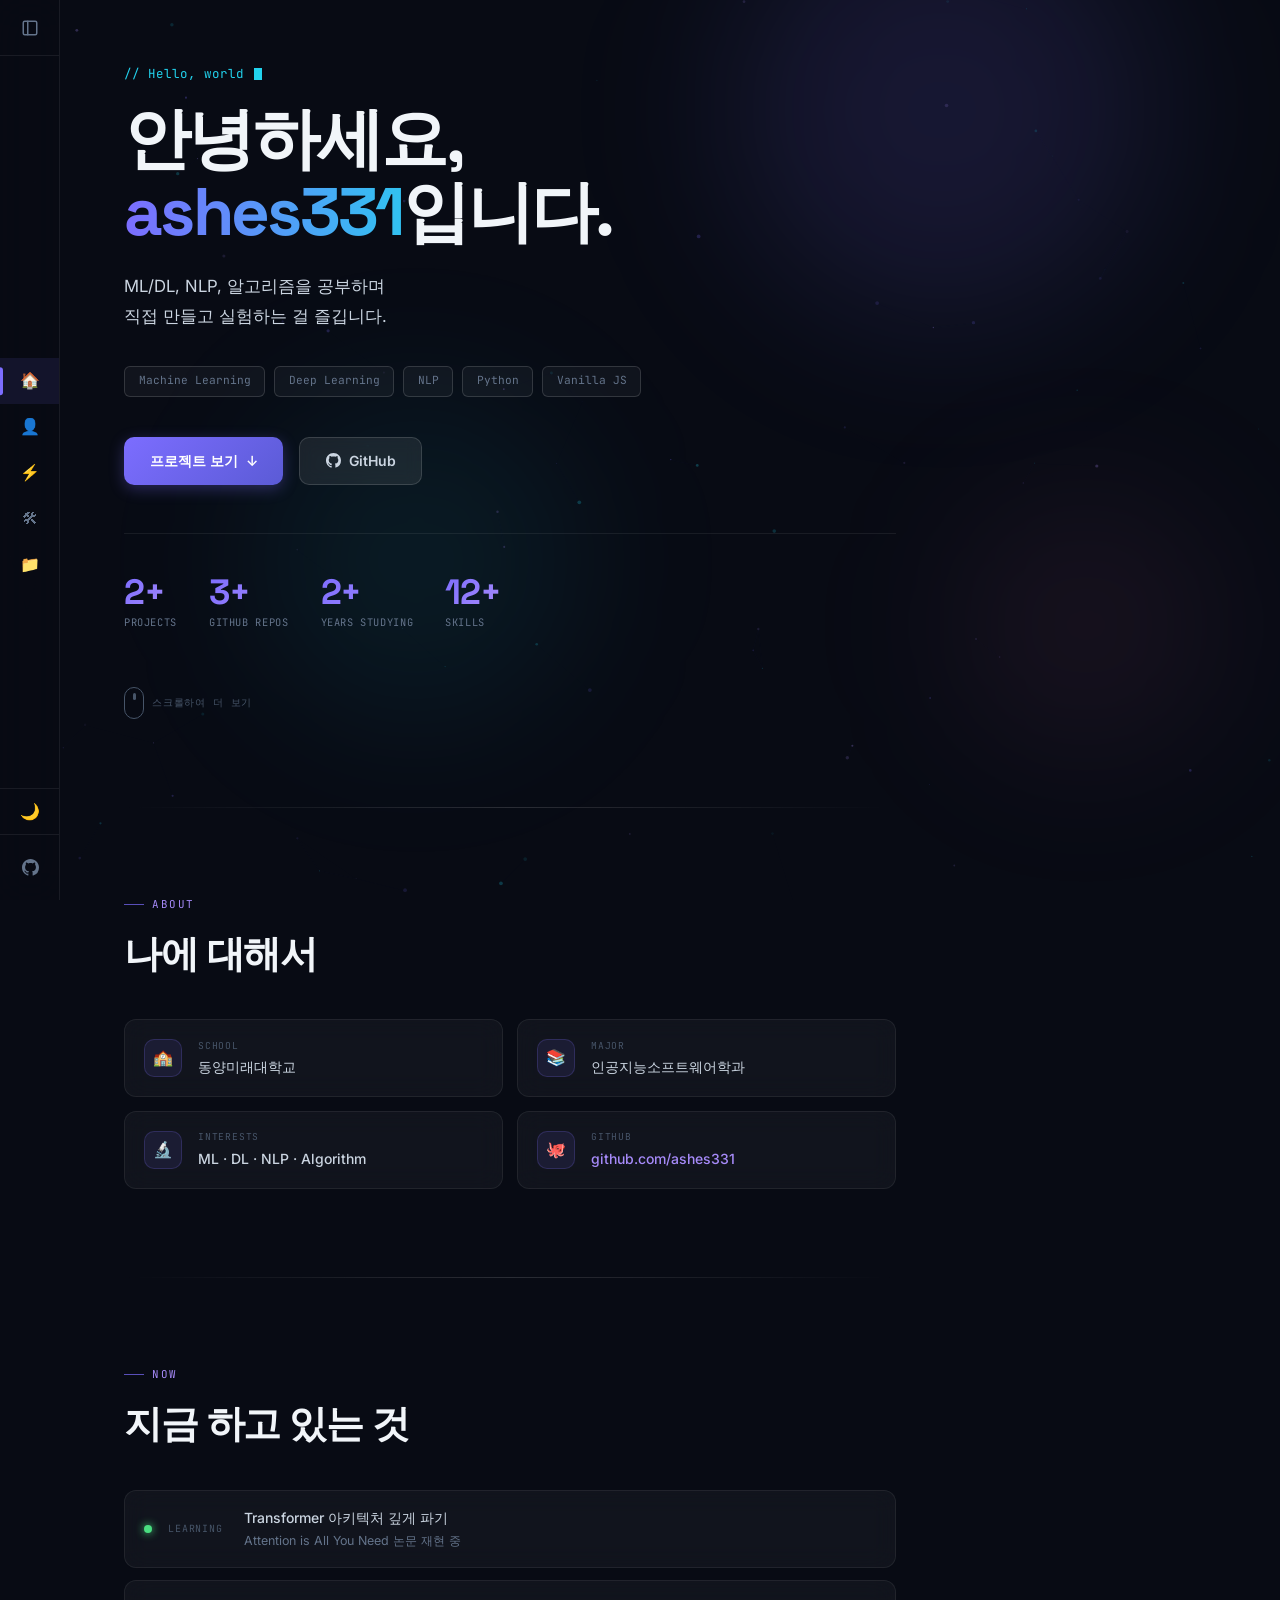
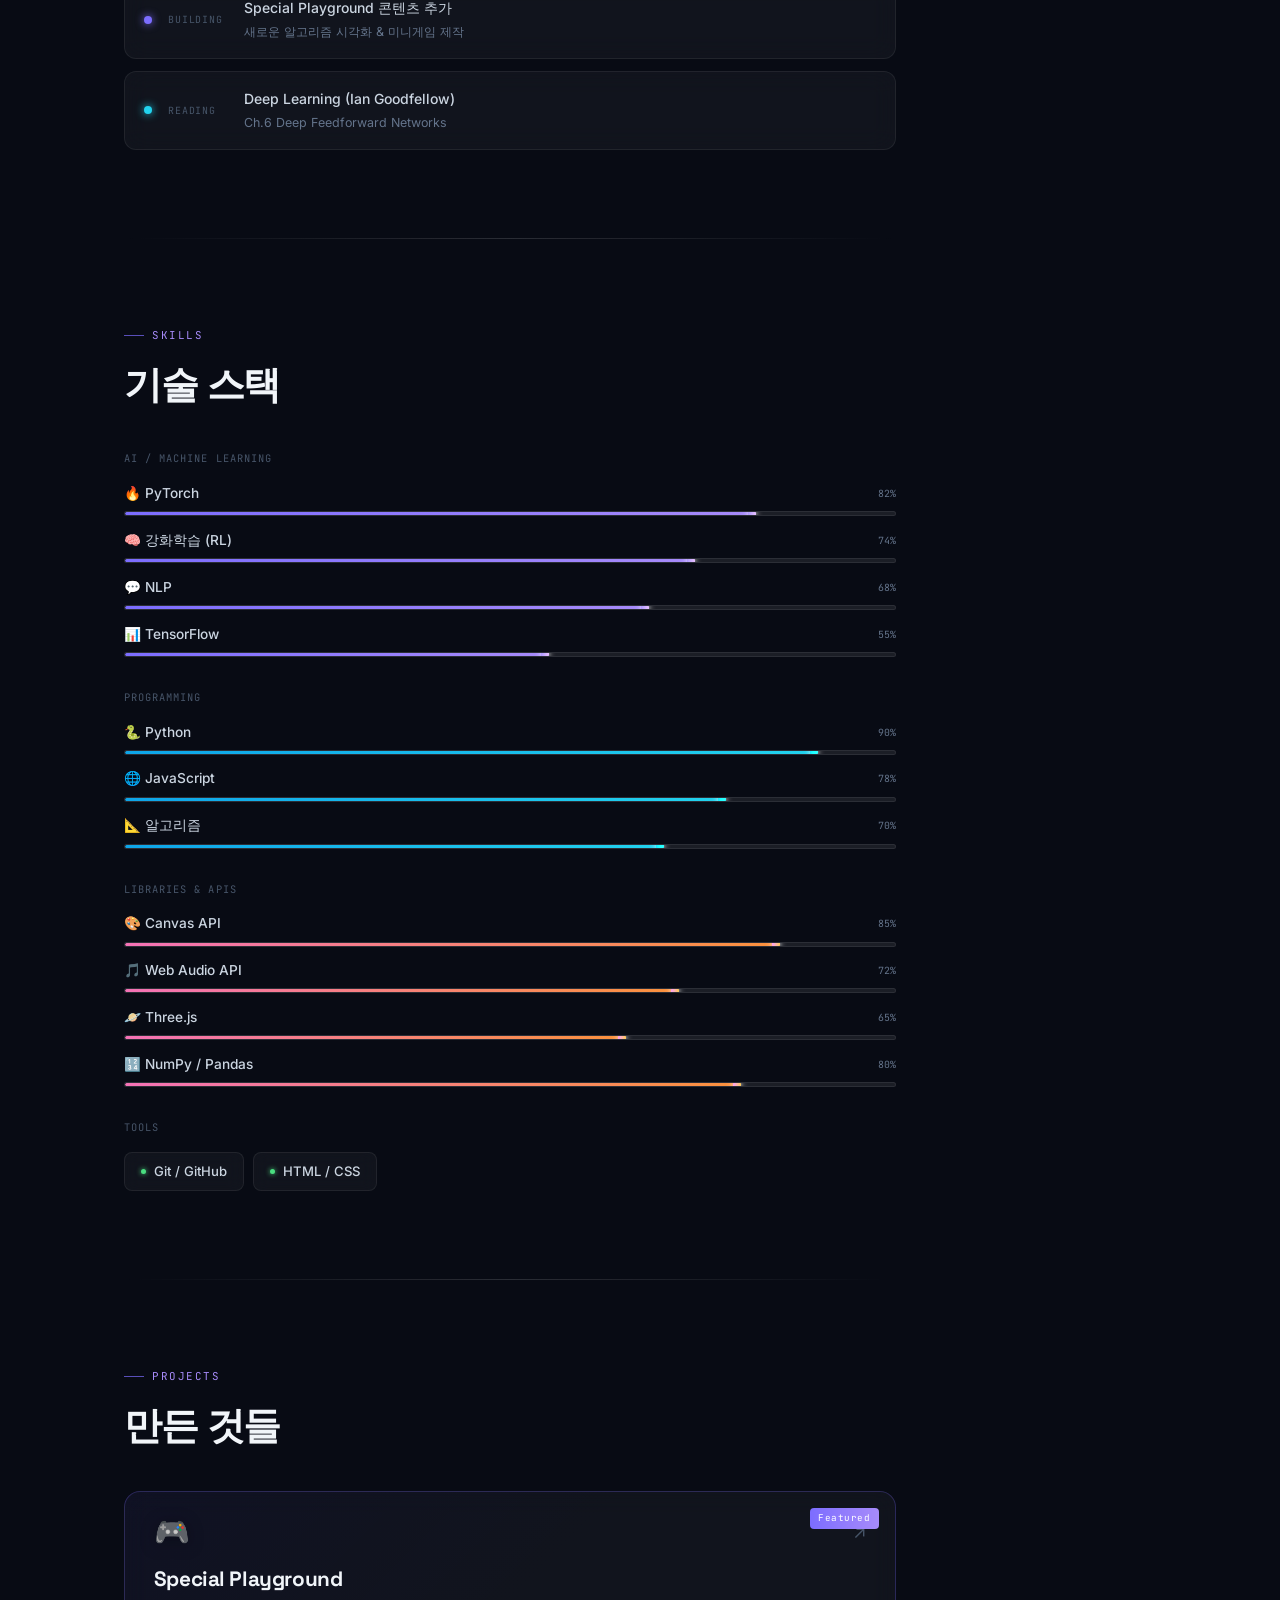
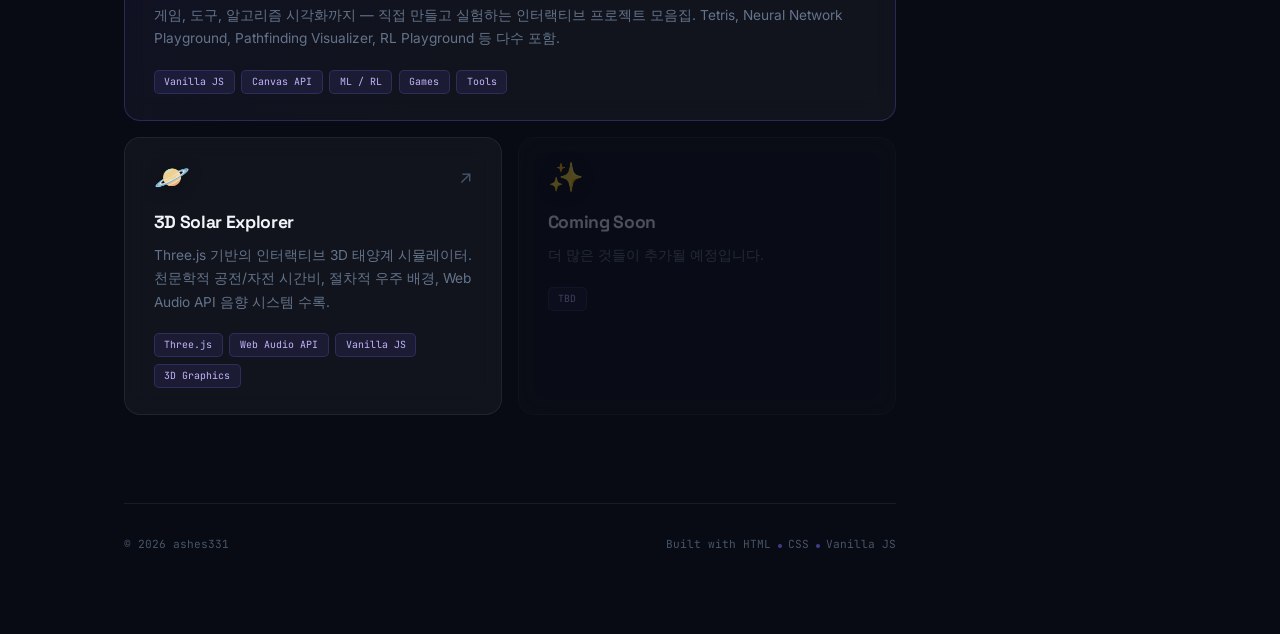
==== commit 331cb1a6: "Add favicon link to index.html" ====
--- a/index.html
+++ b/index.html
@@ -5,6 +5,9 @@
   <meta name="viewport" content="width=device-width, initial-scale=1.0" />
   <title>ashes331 — AI · ML · Dev</title>
   <meta name="description" content="ashes331의 포트폴리오 — ML/DL, NLP, 알고리즘을 탐구하는 개발자." />
+
+  <!-- Favicon -->
+  <link rel="icon" type="image/svg+xml" href="favicon.svg" />
 
   <!-- OG / Twitter Card -->
   <meta property="og:type"        content="website" />
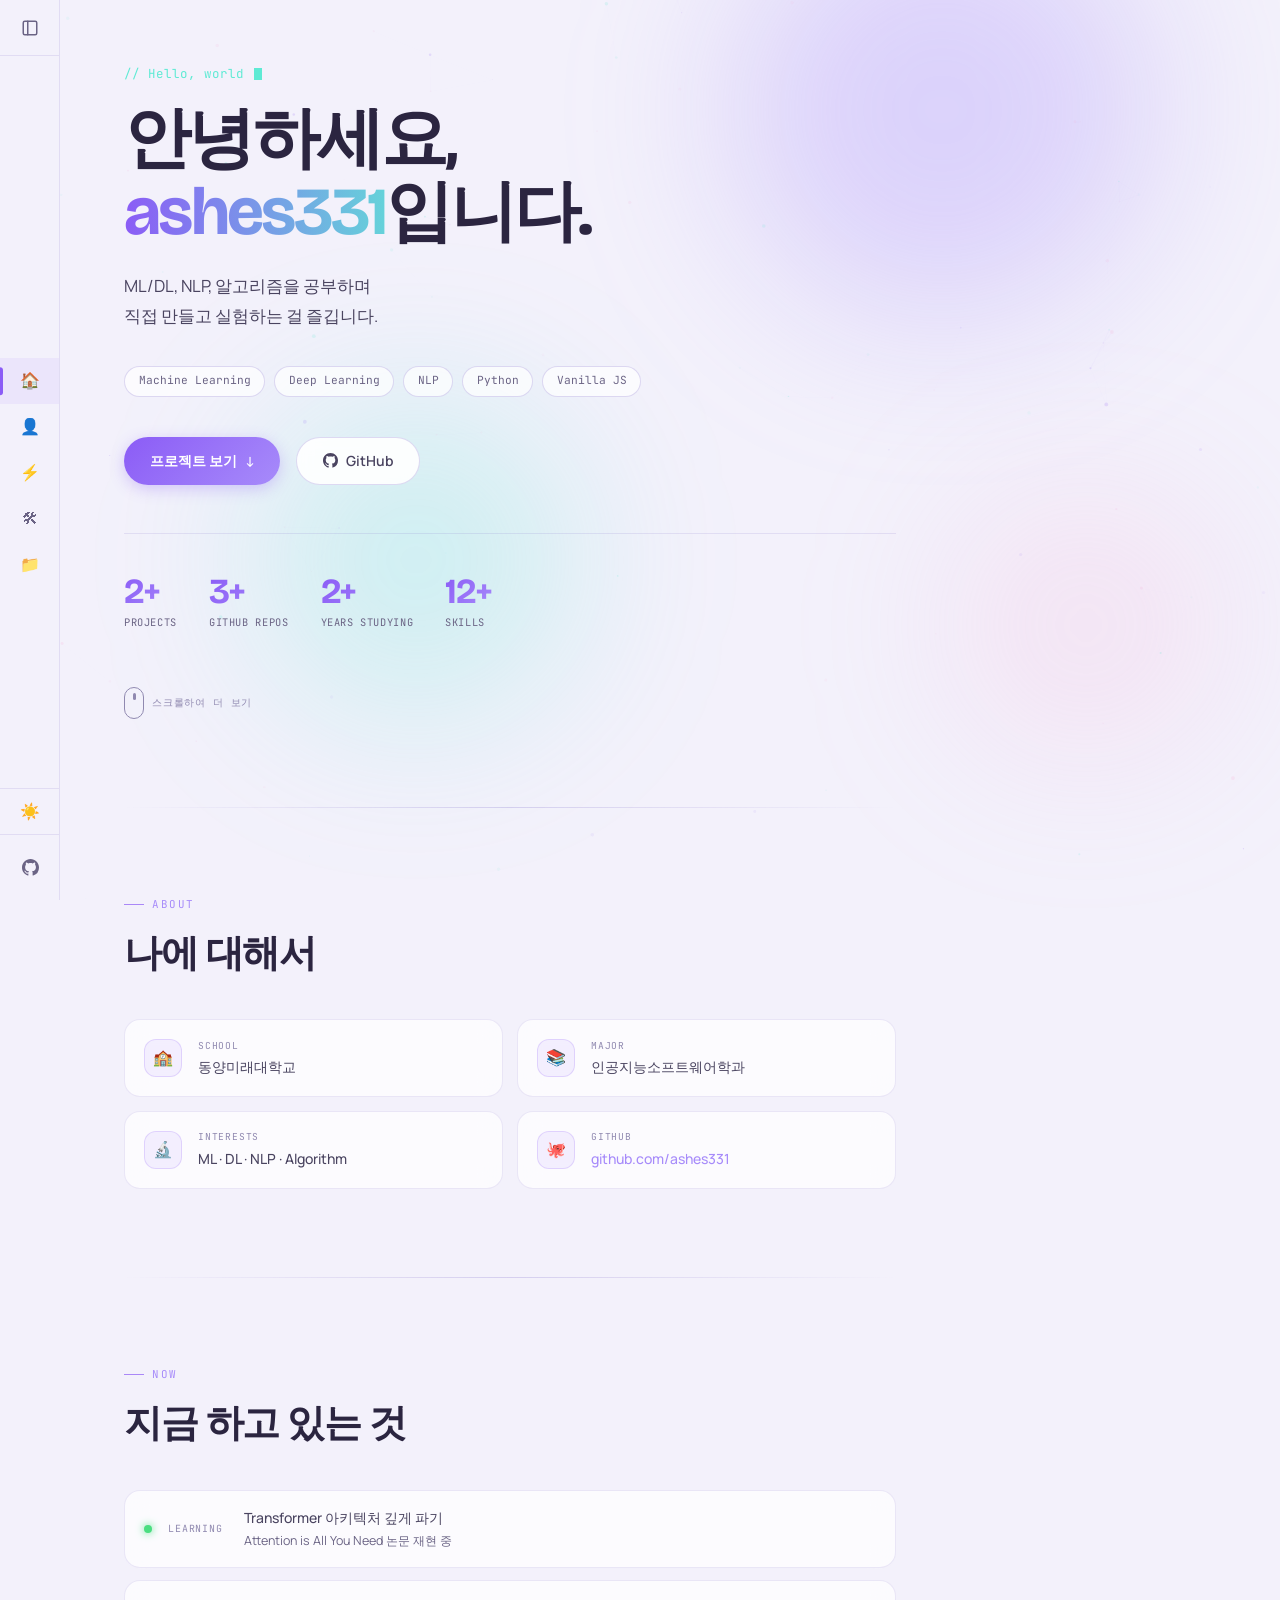
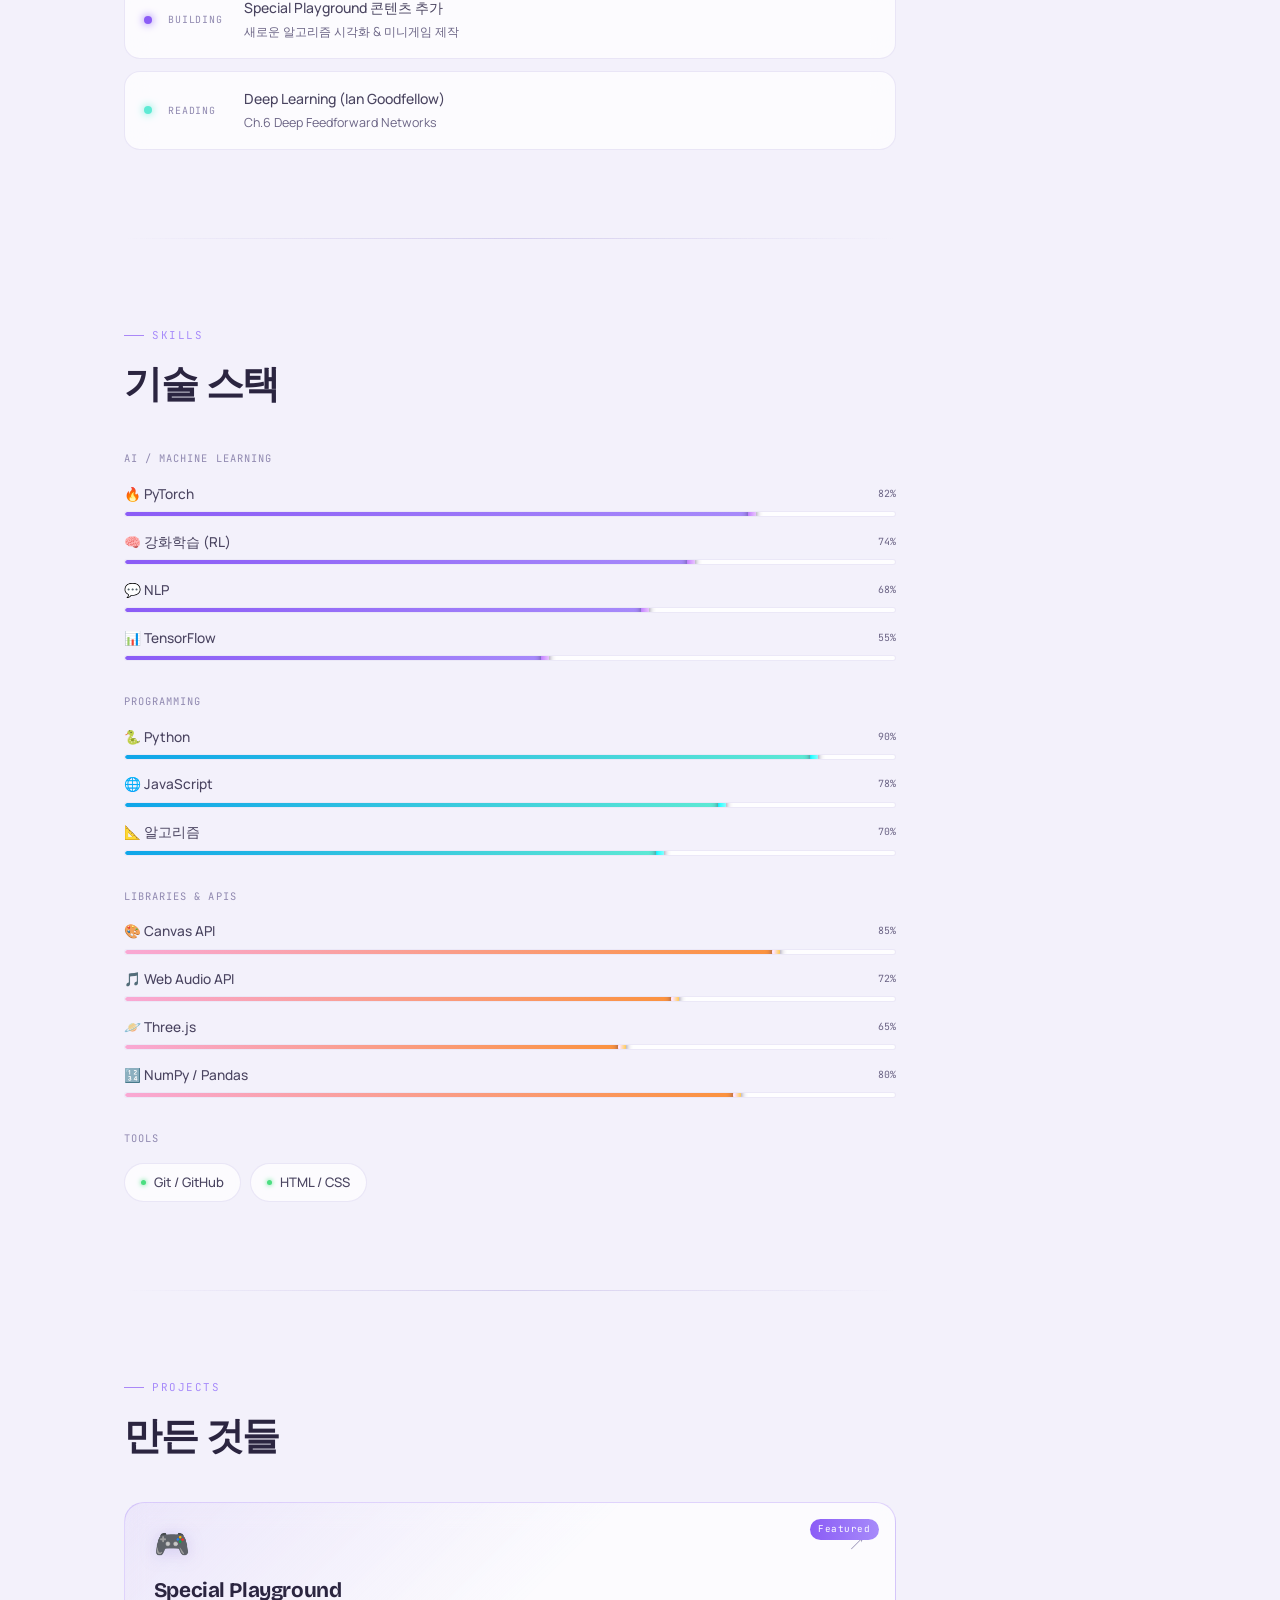
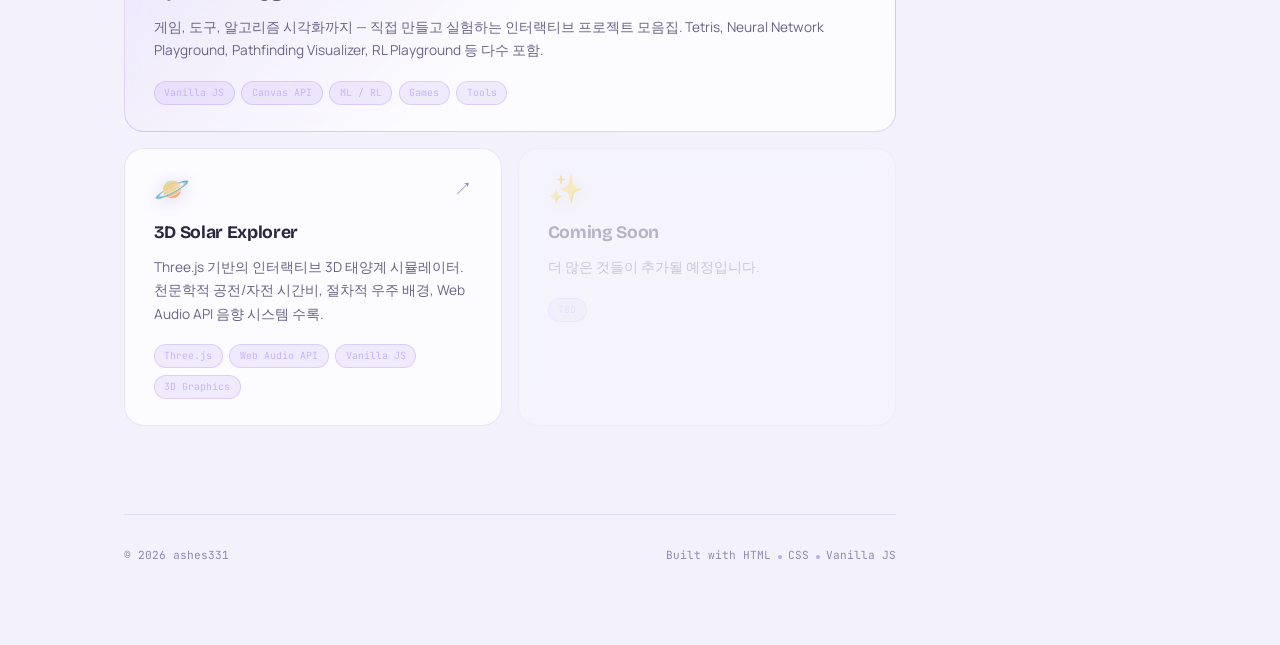
==== commit 920be47d: "Add files via upload" ====
--- a/index.html
+++ b/index.html
@@ -1,5 +1,5 @@
 <!DOCTYPE html>
-<html lang="ko" data-theme="dark">
+<html lang="ko" data-theme="light">
 <head>
   <meta charset="UTF-8" />
   <meta name="viewport" content="width=device-width, initial-scale=1.0" />
@@ -21,7 +21,7 @@
 
   <link rel="preconnect" href="https://fonts.googleapis.com" />
   <link rel="preconnect" href="https://fonts.gstatic.com" crossorigin />
-  <link href="https://fonts.googleapis.com/css2?family=Space+Grotesk:wght@300;400;500;600;700&family=Inter:wght@300;400;500;600;700&family=JetBrains+Mono:wght@400;500;600&display=swap" rel="stylesheet" />
+  <link href="https://fonts.googleapis.com/css2?family=Bricolage+Grotesque:wght@400;500;600;700;800&family=Manrope:wght@300;400;500;600;700;800&family=JetBrains+Mono:wght@400;500;600&display=swap" rel="stylesheet" />
 
   <link rel="stylesheet" href="style.css" />
 </head>
@@ -68,8 +68,8 @@
 
   <!-- 테마 토글 -->
   <button class="sb-theme-btn" id="sb-theme-btn" data-tip="테마 전환" aria-label="테마 전환">
-    <span class="nav-icon" id="theme-icon">🌙</span>
-    <span class="nav-label" id="theme-label">라이트 모드</span>
+    <span class="nav-icon" id="theme-icon">☀️</span>
+    <span class="nav-label" id="theme-label">다크 모드</span>
   </button>
 
   <div class="sb-footer">
@@ -90,7 +90,7 @@
     <a href="#now"      class="mobile-nav-btn" data-section="now">        <span class="m-icon">⚡</span>Now</a>
     <a href="#skills"   class="mobile-nav-btn" data-section="skills">     <span class="m-icon">🛠</span>Skills</a>
     <a href="#projects" class="mobile-nav-btn" data-section="projects">   <span class="m-icon">📁</span>Work</a>
-    <button class="mobile-nav-btn theme-btn" id="mobile-theme-btn" aria-label="테마 전환">🌙</button>
+    <button class="mobile-nav-btn theme-btn" id="mobile-theme-btn" aria-label="테마 전환">☀️</button>
   </div>
 </nav>
 
--- a/style.css
+++ b/style.css
@@ -1,65 +1,65 @@
 *, *::before, *::after { box-sizing: border-box; margin: 0; padding: 0; }
 
     /* ══════════════════════════
-       THEME TOKENS
+       THEME TOKENS — Soft Lab (라벤더/민트 파스텔)
     ══════════════════════════ */
     :root {
-      --accent:      #7c6dff;
+      --accent:      #8b5cf6;
       --accent2:     #a78bfa;
       --accent3:     #c4b5fd;
-      --accent-glow: rgba(124,109,255,0.35);
-      --teal:        #22d3ee;
-      --pink:        #f472b6;
+      --accent-glow: rgba(139,92,246,0.35);
+      --teal:        #5eead4;
+      --pink:        #f9a8d4;
       --ease:        cubic-bezier(0.4, 0, 0.2, 1);
       --spring:      cubic-bezier(0.34, 1.56, 0.64, 1);
       --sb-slim:     60px;
       --sb-wide:     270px;
     }
 
-    /* DARK (default) */
+    /* LIGHT (default) — Soft Lab */
+    [data-theme="light"] {
+      --bg:          #f3f1fb;
+      --bg2:         #ffffff;
+      --surface:     rgba(255,255,255,0.7);
+      --surface2:    rgba(255,255,255,0.9);
+      --surface3:    rgba(255,255,255,1);
+      --border:      rgba(120,100,200,0.14);
+      --border2:     rgba(120,100,200,0.24);
+      --border3:     rgba(120,100,200,0.38);
+      --accent-bg:   rgba(139,92,246,0.08);
+      --text:        #2b2540;
+      --text2:       #4a4460;
+      --muted:       #6b6485;
+      --dim:         #9089b0;
+      --sb-bg:       rgba(243,241,251,0.9);
+      --orb1-c:      rgba(167,139,250,0.30);
+      --orb2-c:      rgba(94,234,212,0.24);
+      --orb3-c:      rgba(249,168,212,0.20);
+      --canvas-op:   0.35;
+      --card-shadow: 0 20px 50px rgba(120,100,200,0.16);
+    }
+
+    /* DARK — Soft Lab (deep indigo) */
     [data-theme="dark"] {
-      --bg:          #080b14;
-      --bg2:         #0d1120;
-      --surface:     rgba(255,255,255,0.04);
-      --surface2:    rgba(255,255,255,0.08);
-      --surface3:    rgba(255,255,255,0.13);
-      --border:      rgba(255,255,255,0.07);
-      --border2:     rgba(255,255,255,0.14);
-      --border3:     rgba(255,255,255,0.22);
-      --accent-bg:   rgba(124,109,255,0.10);
-      --text:        #f1f5f9;
-      --text2:       #cbd5e1;
-      --muted:       #64748b;
-      --dim:         #475569;
-      --sb-bg:       rgba(8,11,20,0.88);
-      --orb1-c:      rgba(124,109,255,0.13);
-      --orb2-c:      rgba(34,211,238,0.08);
-      --orb3-c:      rgba(244,114,182,0.07);
-      --canvas-op:   0.55;
+      --bg:          #14122a;
+      --bg2:         #1a1836;
+      --surface:     rgba(255,255,255,0.05);
+      --surface2:    rgba(255,255,255,0.09);
+      --surface3:    rgba(255,255,255,0.14);
+      --border:      rgba(255,255,255,0.08);
+      --border2:     rgba(255,255,255,0.15);
+      --border3:     rgba(255,255,255,0.24);
+      --accent-bg:   rgba(139,92,246,0.14);
+      --text:        #ece9fb;
+      --text2:       #c9c3e8;
+      --muted:       #948dc0;
+      --dim:         #615a8c;
+      --sb-bg:       rgba(20,18,42,0.88);
+      --orb1-c:      rgba(167,139,250,0.20);
+      --orb2-c:      rgba(94,234,212,0.14);
+      --orb3-c:      rgba(249,168,212,0.12);
+      --canvas-op:   0.5;
       --card-shadow: 0 20px 50px rgba(0,0,0,0.4);
-    }
-
-    /* LIGHT */
-    [data-theme="light"] {
-      --bg:          #f4f6fb;
-      --bg2:         #ffffff;
-      --surface:     rgba(255,255,255,0.75);
-      --surface2:    rgba(255,255,255,0.90);
-      --surface3:    rgba(255,255,255,1);
-      --border:      rgba(100,116,139,0.14);
-      --border2:     rgba(100,116,139,0.24);
-      --border3:     rgba(100,116,139,0.38);
-      --accent-bg:   rgba(124,109,255,0.08);
-      --text:        #0f172a;
-      --text2:       #1e293b;
-      --muted:       #64748b;
-      --dim:         #94a3b8;
-      --sb-bg:       rgba(244,246,251,0.92);
-      --orb1-c:      rgba(124,109,255,0.08);
-      --orb2-c:      rgba(34,211,238,0.06);
-      --orb3-c:      rgba(244,114,182,0.06);
-      --canvas-op:   0.25;
-      --card-shadow: 0 8px 30px rgba(100,116,139,0.12);
     }
 
     html { scroll-behavior: smooth; }
@@ -67,7 +67,7 @@
     body {
       background: var(--bg);
       color: var(--text);
-      font-family: 'Inter', sans-serif;
+      font-family: 'Manrope', sans-serif;
       line-height: 1.6;
       display: flex;
       min-height: 100vh;
@@ -161,7 +161,7 @@
       width: 100%; height: 100%; border-radius: 50%;
       background: linear-gradient(135deg, var(--accent) 0%, var(--teal) 100%);
       display: flex; align-items: center; justify-content: center;
-      font-family: 'Space Grotesk', sans-serif; font-size: 1rem; font-weight: 700; color: #fff;
+      font-family: 'Bricolage Grotesque', sans-serif; font-size: 1rem; font-weight: 700; color: #fff;
       position: relative; z-index: 1;
     }
     .avatar::after {
@@ -173,10 +173,10 @@
     }
     @keyframes rotate-border { from{transform:rotate(0deg)} to{transform:rotate(360deg)} }
 
-    .profile-name { font-family:'Space Grotesk',sans-serif; font-size:1rem; font-weight:700; color:var(--text); letter-spacing:-0.02em; margin-bottom:0.25rem; }
+    .profile-name { font-family:'Bricolage Grotesque',sans-serif; font-size:1rem; font-weight:700; color:var(--text); letter-spacing:-0.02em; margin-bottom:0.25rem; }
     .profile-role { font-size:0.72rem; color:var(--muted); line-height:1.6; }
     .profile-badges { display:flex; flex-wrap:wrap; gap:0.35rem; justify-content:center; margin-top:0.85rem; }
-    .badge { font-family:'JetBrains Mono',monospace; font-size:0.6rem; padding:0.2rem 0.55rem; border-radius:999px; background:var(--accent-bg); color:var(--accent3); border:1px solid rgba(124,109,255,0.25); }
+    .badge { font-family:'JetBrains Mono',monospace; font-size:0.6rem; padding:0.2rem 0.55rem; border-radius:999px; background:var(--accent-bg); color:var(--accent3); border:1px solid rgba(139,92,246,0.25); }
     .status-dot { display:inline-flex; align-items:center; gap:0.4rem; margin-top:0.75rem; font-family:'JetBrains Mono',monospace; font-size:0.6rem; color:#4ade80; }
     .status-dot::before { content:''; width:6px; height:6px; border-radius:50%; background:#4ade80; box-shadow:0 0 6px #4ade80; animation:pulse-green 2s ease-in-out infinite; }
     @keyframes pulse-green { 0%,100%{opacity:1} 50%{opacity:0.4} }
@@ -217,7 +217,7 @@
     .sb-theme-btn {
       width:100%; height:46px; display:flex; align-items:center; gap:0.8rem;
       padding:0 0.85rem; background:none; border:none; border-top:1px solid var(--border);
-      cursor:pointer; color:var(--muted); font-size:0.875rem; font-family:'Inter',sans-serif;
+      cursor:pointer; color:var(--muted); font-size:0.875rem; font-family:'Manrope',sans-serif;
       font-weight:500; transition:background 0.18s, color 0.18s; white-space:nowrap; overflow:hidden;
     }
     .sidebar:not(.expanded) .sb-theme-btn { justify-content:center; padding:0; width:var(--sb-slim); gap:0; }
@@ -310,7 +310,7 @@
     .section-eyebrow::before { content:''; display:inline-block; width:20px; height:1px; background:var(--accent); opacity:0.7; }
 
     .section-title {
-      font-family: 'Space Grotesk', sans-serif;
+      font-family: 'Bricolage Grotesque', sans-serif;
       font-size: clamp(1.7rem, 3.5vw, 2.4rem);
       font-weight: 700; letter-spacing: -0.03em; color: var(--text); margin-bottom: 2.2rem;
     }
@@ -324,7 +324,7 @@
     .hero-greeting .cursor { display:inline-block; width:8px; height:1em; background:var(--teal); animation:blink 1s step-end infinite; vertical-align:middle; }
     @keyframes blink { 0%,100%{opacity:1} 50%{opacity:0} }
 
-    .hero-title { font-family:'Space Grotesk',sans-serif; font-size:clamp(2.4rem,6vw,4.2rem); font-weight:700; line-height:1.08; letter-spacing:-0.04em; color:var(--text); margin-bottom:1.4rem; }
+    .hero-title { font-family:'Bricolage Grotesque',sans-serif; font-size:clamp(2.4rem,6vw,4.2rem); font-weight:700; line-height:1.08; letter-spacing:-0.04em; color:var(--text); margin-bottom:1.4rem; }
     .hero-title .line2 { display:block; }
     .hero-title .accent {
       background: linear-gradient(90deg, var(--accent) 0%, var(--teal) 60%, var(--accent2) 100%);
@@ -336,15 +336,15 @@
     .hero-desc { font-size:1.05rem; color:var(--text2); max-width:500px; line-height:1.8; margin-bottom:2.2rem; }
 
     .hero-tags { display:flex; flex-wrap:wrap; gap:0.55rem; margin-bottom:2.5rem; }
-    .tag { font-family:'JetBrains Mono',monospace; font-size:0.7rem; padding:0.32rem 0.85rem; border-radius:6px; border:1px solid var(--border2); color:var(--muted); background:var(--surface); transition:border-color 0.2s,color 0.2s,background 0.2s; cursor:default; }
-    .tag:hover { border-color:rgba(124,109,255,0.4); color:var(--accent3); background:var(--accent-bg); }
+    .tag { font-family:'JetBrains Mono',monospace; font-size:0.7rem; padding:0.32rem 0.85rem; border-radius:999px; border:1px solid var(--border2); color:var(--muted); background:var(--surface); transition:border-color 0.2s,color 0.2s,background 0.2s; cursor:default; }
+    .tag:hover { border-color:rgba(139,92,246,0.4); color:var(--accent3); background:var(--accent-bg); }
 
     .hero-cta { display:flex; gap:1rem; flex-wrap:wrap; }
 
-    .btn { display:inline-flex; align-items:center; gap:0.5rem; padding:0.75rem 1.6rem; border-radius:10px; font-size:0.875rem; font-weight:600; text-decoration:none; transition:all 0.22s var(--spring); cursor:pointer; border:none; font-family:'Inter',sans-serif; position:relative; overflow:hidden; }
-    .btn-primary { background:linear-gradient(135deg,var(--accent) 0%,#5b5bd6 100%); color:#fff; box-shadow:0 4px 15px rgba(124,109,255,0.3); }
+    .btn { display:inline-flex; align-items:center; gap:0.5rem; padding:0.75rem 1.6rem; border-radius:999px; font-size:0.875rem; font-weight:600; text-decoration:none; transition:all 0.22s var(--spring); cursor:pointer; border:none; font-family:'Manrope',sans-serif; position:relative; overflow:hidden; }
+    .btn-primary { background:linear-gradient(135deg,var(--accent) 0%,var(--accent2) 100%); color:#fff; box-shadow:0 4px 15px rgba(139,92,246,0.3); }
     .btn-primary::before { content:''; position:absolute; inset:0; background:linear-gradient(135deg,var(--accent2) 0%,var(--accent) 100%); opacity:0; transition:opacity 0.22s; }
-    .btn-primary:hover { transform:translateY(-3px); box-shadow:0 8px 28px rgba(124,109,255,0.4); }
+    .btn-primary:hover { transform:translateY(-3px); box-shadow:0 8px 28px rgba(139,92,246,0.4); }
     .btn-primary:hover::before { opacity:1; }
     .btn-primary > * { position:relative; z-index:1; }
     .btn-ghost { background:var(--surface2); color:var(--text2); border:1px solid var(--border2); backdrop-filter:blur(8px); }
@@ -364,7 +364,7 @@
     }
     .counter-item { display: flex; flex-direction: column; }
     .counter-num {
-      font-family: 'Space Grotesk', sans-serif;
+      font-family: 'Bricolage Grotesque', sans-serif;
       font-size: 2.2rem; font-weight: 700; line-height: 1;
       background: linear-gradient(135deg, var(--accent), var(--accent2));
       -webkit-background-clip: text; -webkit-text-fill-color: transparent; background-clip: text;
@@ -374,9 +374,9 @@
 
     /* ══ ABOUT ══ */
     .about-grid { display:grid; grid-template-columns:1fr 1fr; gap:0.85rem; }
-    .info-card { display:flex; align-items:center; gap:1rem; padding:1.1rem 1.2rem; background:var(--surface); border:1px solid var(--border); border-radius:12px; transition:border-color 0.22s,background 0.22s,transform 0.22s; backdrop-filter:blur(12px); }
-    .info-card:hover { border-color:rgba(124,109,255,0.3); background:var(--surface2); transform:translateY(-2px); }
-    .info-icon-wrap { width:38px; height:38px; border-radius:10px; background:var(--accent-bg); border:1px solid rgba(124,109,255,0.2); display:flex; align-items:center; justify-content:center; font-size:1rem; flex-shrink:0; }
+    .info-card { display:flex; align-items:center; gap:1rem; padding:1.1rem 1.2rem; background:var(--surface); border:1px solid var(--border); border-radius:16px; transition:border-color 0.22s,background 0.22s,transform 0.22s; backdrop-filter:blur(12px); }
+    .info-card:hover { border-color:rgba(139,92,246,0.3); background:var(--surface2); transform:translateY(-2px); }
+    .info-icon-wrap { width:38px; height:38px; border-radius:12px; background:var(--accent-bg); border:1px solid rgba(139,92,246,0.2); display:flex; align-items:center; justify-content:center; font-size:1rem; flex-shrink:0; }
     .info-label { font-family:'JetBrains Mono',monospace; font-size:0.6rem; color:var(--dim); text-transform:uppercase; letter-spacing:0.08em; margin-bottom:0.2rem; }
     .info-value { font-size:0.875rem; color:var(--text2); font-weight:500; }
     .info-value a { color:var(--accent2); text-decoration:none; transition:color 0.15s; }
@@ -388,10 +388,10 @@
       display: flex; align-items: center; gap: 1rem;
       padding: 1rem 1.2rem;
       background: var(--surface); border: 1px solid var(--border);
-      border-radius: 12px; transition: border-color 0.22s, transform 0.22s, background 0.22s;
+      border-radius: 16px; transition: border-color 0.22s, transform 0.22s, background 0.22s;
       backdrop-filter: blur(12px);
     }
-    .now-card:hover { border-color: rgba(124,109,255,0.3); transform: translateY(-2px); background: var(--surface2); }
+    .now-card:hover { border-color: rgba(139,92,246,0.3); transform: translateY(-2px); background: var(--surface2); }
     .now-dot {
       width: 8px; height: 8px; border-radius: 50%; flex-shrink: 0;
       animation: pulse-ring 2.4s ease-in-out infinite;
@@ -415,7 +415,7 @@
     .skill-pct { font-family:'JetBrains Mono',monospace; font-size:0.62rem; color:var(--muted); }
 
     .skill-track {
-      height: 5px; background: var(--surface2); border-radius: 999px; overflow: hidden;
+      height: 6px; background: var(--surface2); border-radius: 999px; overflow: hidden;
       border: 1px solid var(--border);
     }
     .skill-fill {
@@ -439,30 +439,30 @@
 
     /* ══ CHIP fallback (for tools) ══ */
     .skills-chips { display:flex; flex-wrap:wrap; gap:0.55rem; }
-    .skill-chip { display:flex; align-items:center; gap:0.5rem; padding:0.5rem 1rem; background:var(--surface); border:1px solid var(--border); border-radius:8px; font-size:0.82rem; color:var(--text2); font-weight:500; transition:all 0.2s var(--spring); cursor:default; backdrop-filter:blur(8px); }
-    .skill-chip:hover { border-color:rgba(124,109,255,0.4); color:var(--accent3); background:var(--accent-bg); transform:translateY(-2px); box-shadow:0 4px 16px rgba(124,109,255,0.15); }
+    .skill-chip { display:flex; align-items:center; gap:0.5rem; padding:0.5rem 1rem; background:var(--surface); border:1px solid var(--border); border-radius:999px; font-size:0.82rem; color:var(--text2); font-weight:500; transition:all 0.2s var(--spring); cursor:default; backdrop-filter:blur(8px); }
+    .skill-chip:hover { border-color:rgba(139,92,246,0.4); color:var(--accent3); background:var(--accent-bg); transform:translateY(-2px); box-shadow:0 4px 16px rgba(139,92,246,0.15); }
     .skill-dot { width:5px; height:5px; border-radius:50%; flex-shrink:0; }
     .skill-dot.green  { background:#4ade80; box-shadow:0 0 5px #4ade80; }
 
     /* ══ PROJECTS ══ */
     .projects-grid { display:grid; gap:1rem; }
     .two-col { grid-template-columns:1fr 1fr; }
-    .project-card { display:flex; flex-direction:column; padding:1.6rem 1.8rem; background:var(--surface); border:1px solid var(--border); border-radius:16px; text-decoration:none; color:inherit; transition:all 0.28s var(--spring); backdrop-filter:blur(12px); position:relative; overflow:hidden; }
+    .project-card { display:flex; flex-direction:column; padding:1.6rem 1.8rem; background:var(--surface); border:1px solid var(--border); border-radius:20px; text-decoration:none; color:inherit; transition:all 0.28s var(--spring); backdrop-filter:blur(12px); position:relative; overflow:hidden; }
     .project-card::before { content:''; position:absolute; inset:0; background:linear-gradient(135deg,var(--accent-bg) 0%,transparent 60%); opacity:0; transition:opacity 0.28s; }
-    .project-card:hover { border-color:rgba(124,109,255,0.4); transform:translateY(-5px); box-shadow:var(--card-shadow), 0 0 0 1px rgba(124,109,255,0.15); }
+    .project-card:hover { border-color:rgba(139,92,246,0.4); transform:translateY(-5px); box-shadow:var(--card-shadow), 0 0 0 1px rgba(139,92,246,0.15); }
     .project-card:hover::before { opacity:1; }
-    .project-card.featured { border-color:rgba(124,109,255,0.25); background:linear-gradient(135deg,rgba(124,109,255,0.07) 0%,var(--surface) 50%); }
-    .featured-badge { position:absolute; top:1rem; right:1rem; font-family:'JetBrains Mono',monospace; font-size:0.58rem; padding:0.18rem 0.55rem; border-radius:4px; background:linear-gradient(90deg,var(--accent),var(--accent2)); color:#fff; letter-spacing:0.05em; }
+    .project-card.featured { border-color:rgba(139,92,246,0.25); background:linear-gradient(135deg,rgba(139,92,246,0.07) 0%,var(--surface) 50%); }
+    .featured-badge { position:absolute; top:1rem; right:1rem; font-family:'JetBrains Mono',monospace; font-size:0.58rem; padding:0.18rem 0.55rem; border-radius:999px; background:linear-gradient(90deg,var(--accent),var(--accent2)); color:#fff; letter-spacing:0.05em; }
     .card-top { display:flex; align-items:flex-start; justify-content:space-between; margin-bottom:1rem; }
-    .card-emoji { font-size:1.8rem; line-height:1; filter:drop-shadow(0 2px 8px rgba(0,0,0,0.3)); }
+    .card-emoji { font-size:1.8rem; line-height:1; filter:drop-shadow(0 2px 8px rgba(120,100,200,0.25)); }
     .card-arrow { font-size:1.1rem; color:var(--dim); transition:all 0.22s var(--spring); }
     .project-card:hover .card-arrow { color:var(--accent2); transform:translate(4px,-4px); }
-    .card-title { font-family:'Space Grotesk',sans-serif; font-size:1.1rem; font-weight:700; color:var(--text); margin-bottom:0.5rem; letter-spacing:-0.02em; position:relative; }
+    .card-title { font-family:'Bricolage Grotesque',sans-serif; font-size:1.1rem; font-weight:700; color:var(--text); margin-bottom:0.5rem; letter-spacing:-0.02em; position:relative; }
     .featured .card-title { font-size:1.3rem; }
     .card-desc { font-size:0.855rem; color:var(--muted); line-height:1.7; position:relative; }
     .card-tags { display:flex; flex-wrap:wrap; gap:0.4rem; margin-top:1.2rem; position:relative; }
-    .card-tag { font-family:'JetBrains Mono',monospace; font-size:0.62rem; padding:0.2rem 0.6rem; border-radius:5px; background:rgba(124,109,255,0.1); color:var(--accent3); border:1px solid rgba(124,109,255,0.2); transition:background 0.15s; }
-    .project-card:hover .card-tag { background:rgba(124,109,255,0.18); }
+    .card-tag { font-family:'JetBrains Mono',monospace; font-size:0.62rem; padding:0.2rem 0.6rem; border-radius:999px; background:rgba(139,92,246,0.1); color:var(--accent3); border:1px solid rgba(139,92,246,0.2); transition:background 0.15s; }
+    .project-card:hover .card-tag { background:rgba(139,92,246,0.18); }
     .placeholder { opacity:0.3; cursor:default; pointer-events:none; }
     .placeholder:hover { transform:none !important; box-shadow:none !important; }
 
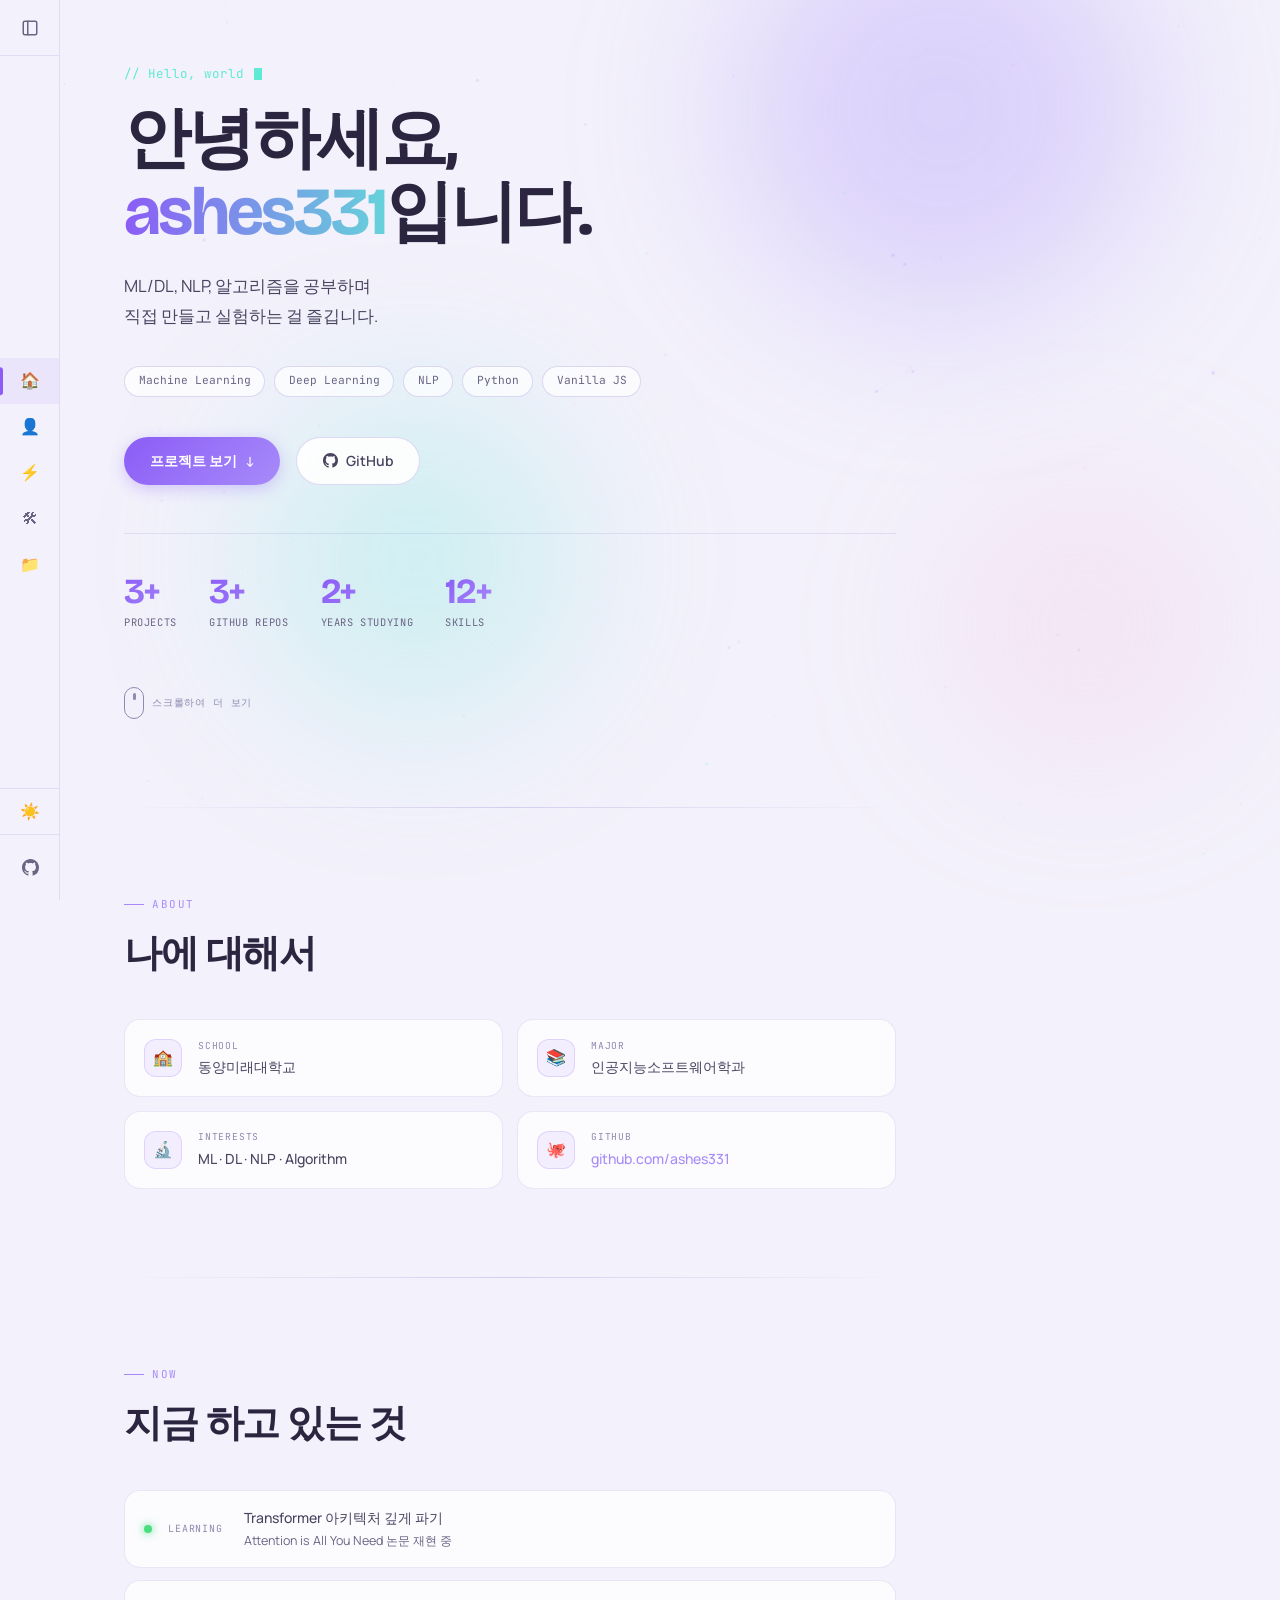
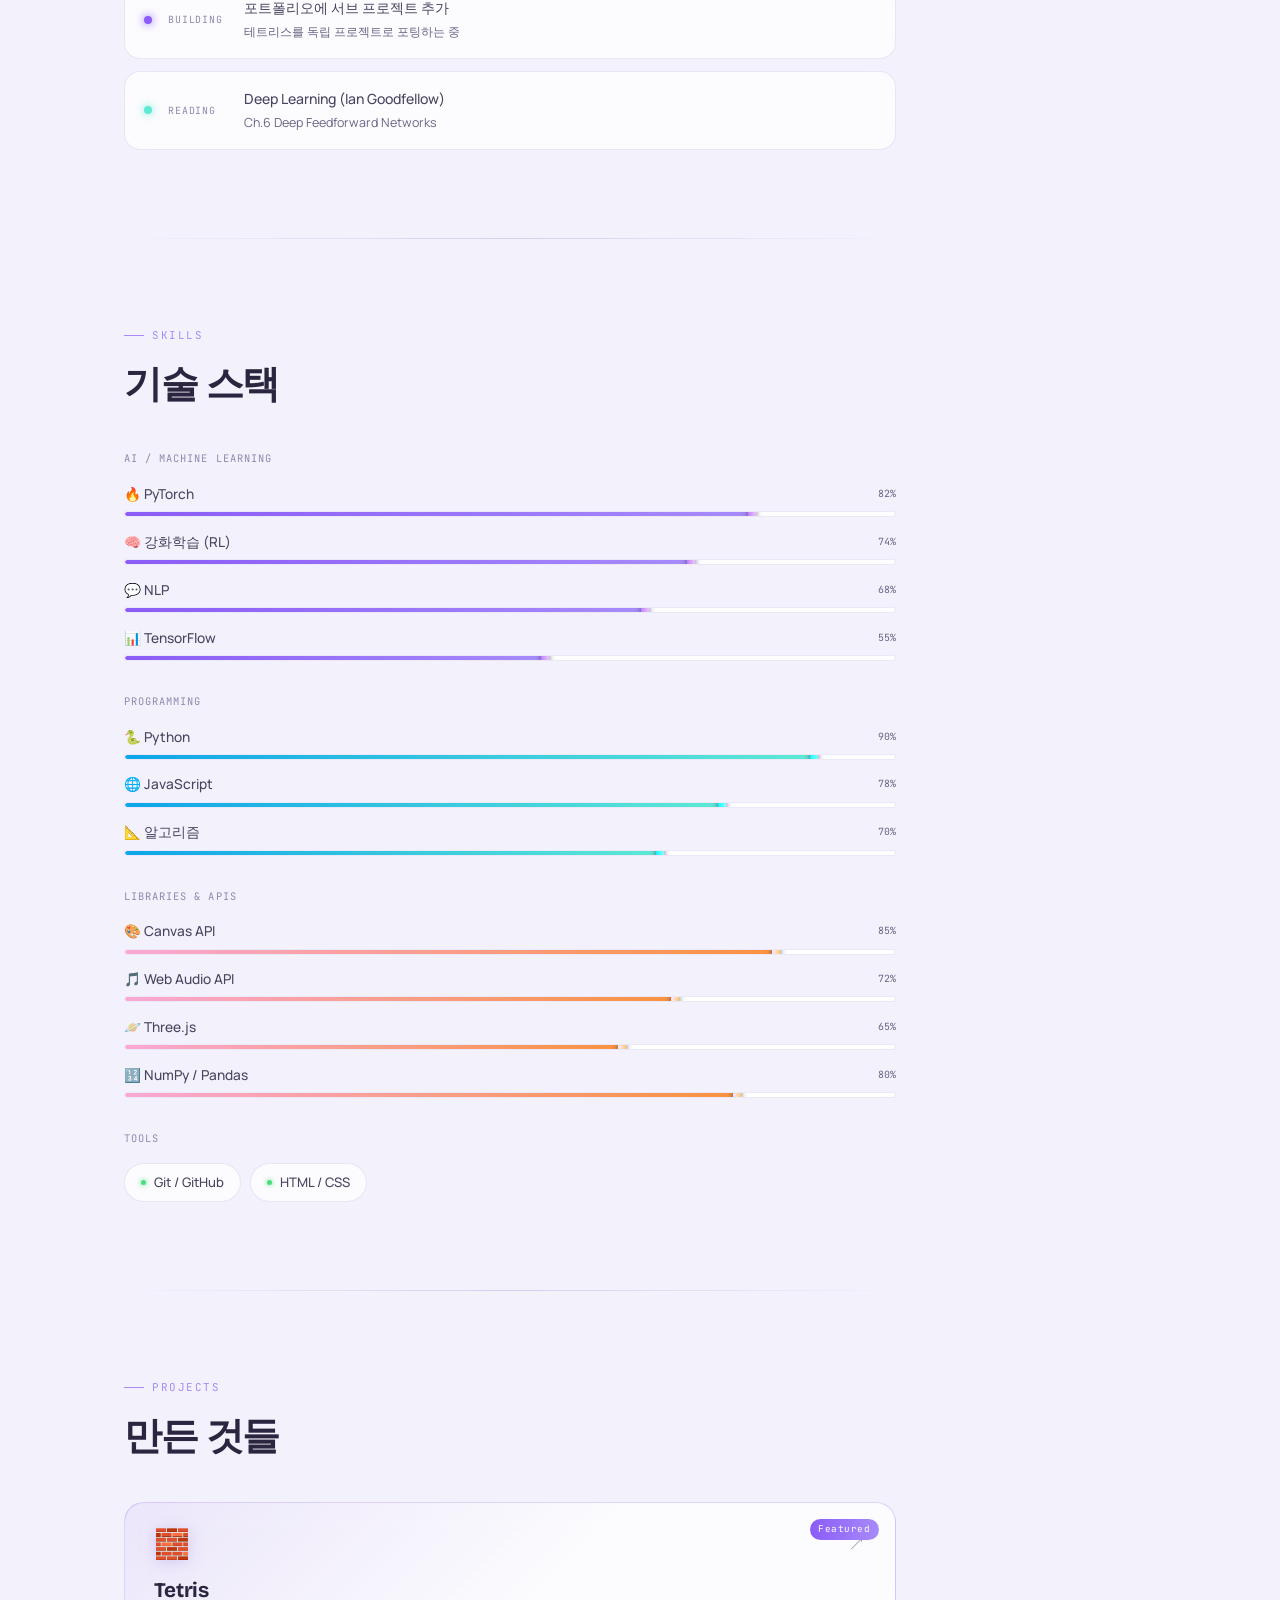
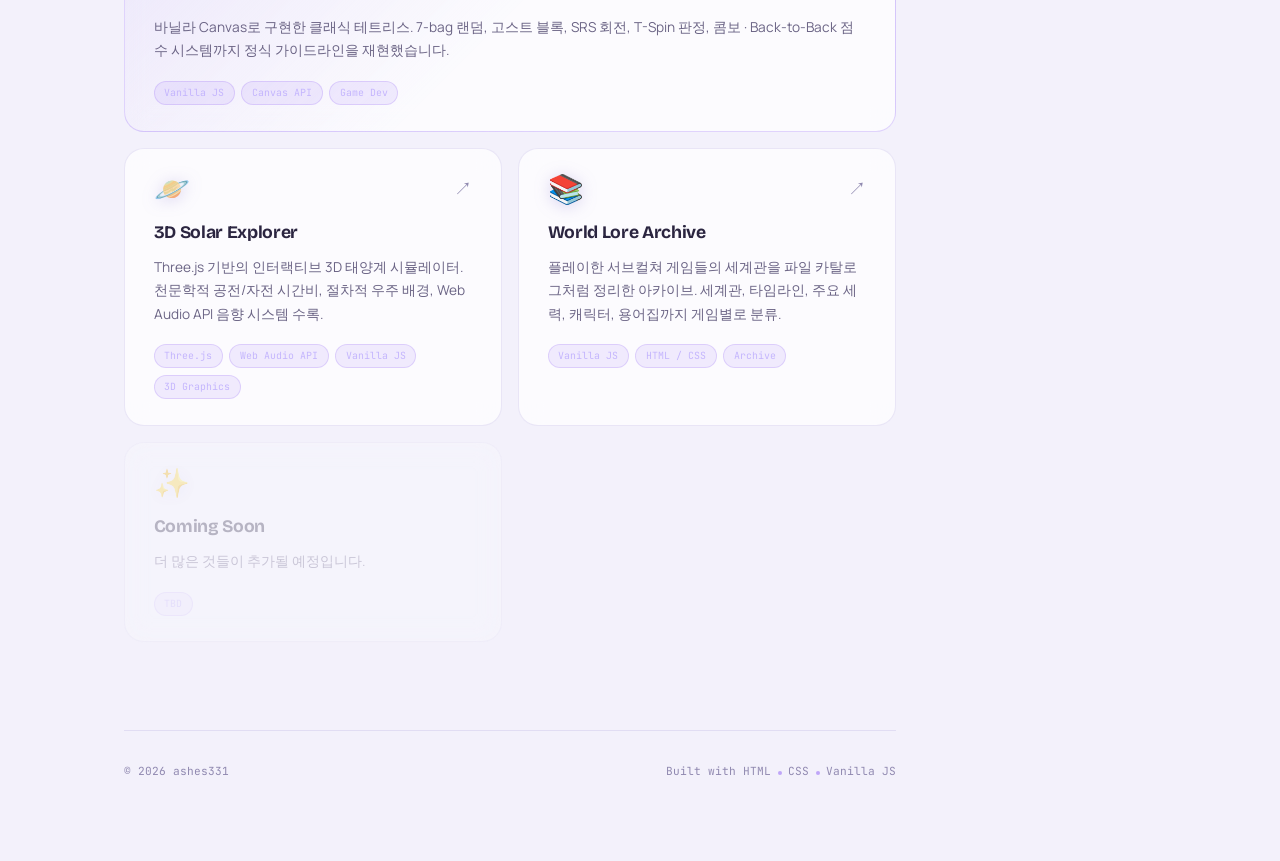
==== commit 36971eb6: "Add files via upload" ====
--- a/index.html
+++ b/index.html
@@ -179,8 +179,8 @@
         <div class="now-dot building"></div>
         <div class="now-type">Building</div>
         <div>
-          <div class="now-text">Special Playground 콘텐츠 추가</div>
-          <div class="now-sub">새로운 알고리즘 시각화 & 미니게임 제작</div>
+          <div class="now-text">포트폴리오에 서브 프로젝트 추가</div>
+          <div class="now-sub">테트리스를 독립 프로젝트로 포팅하는 중</div>
         </div>
       </div>
       <div class="now-card">
